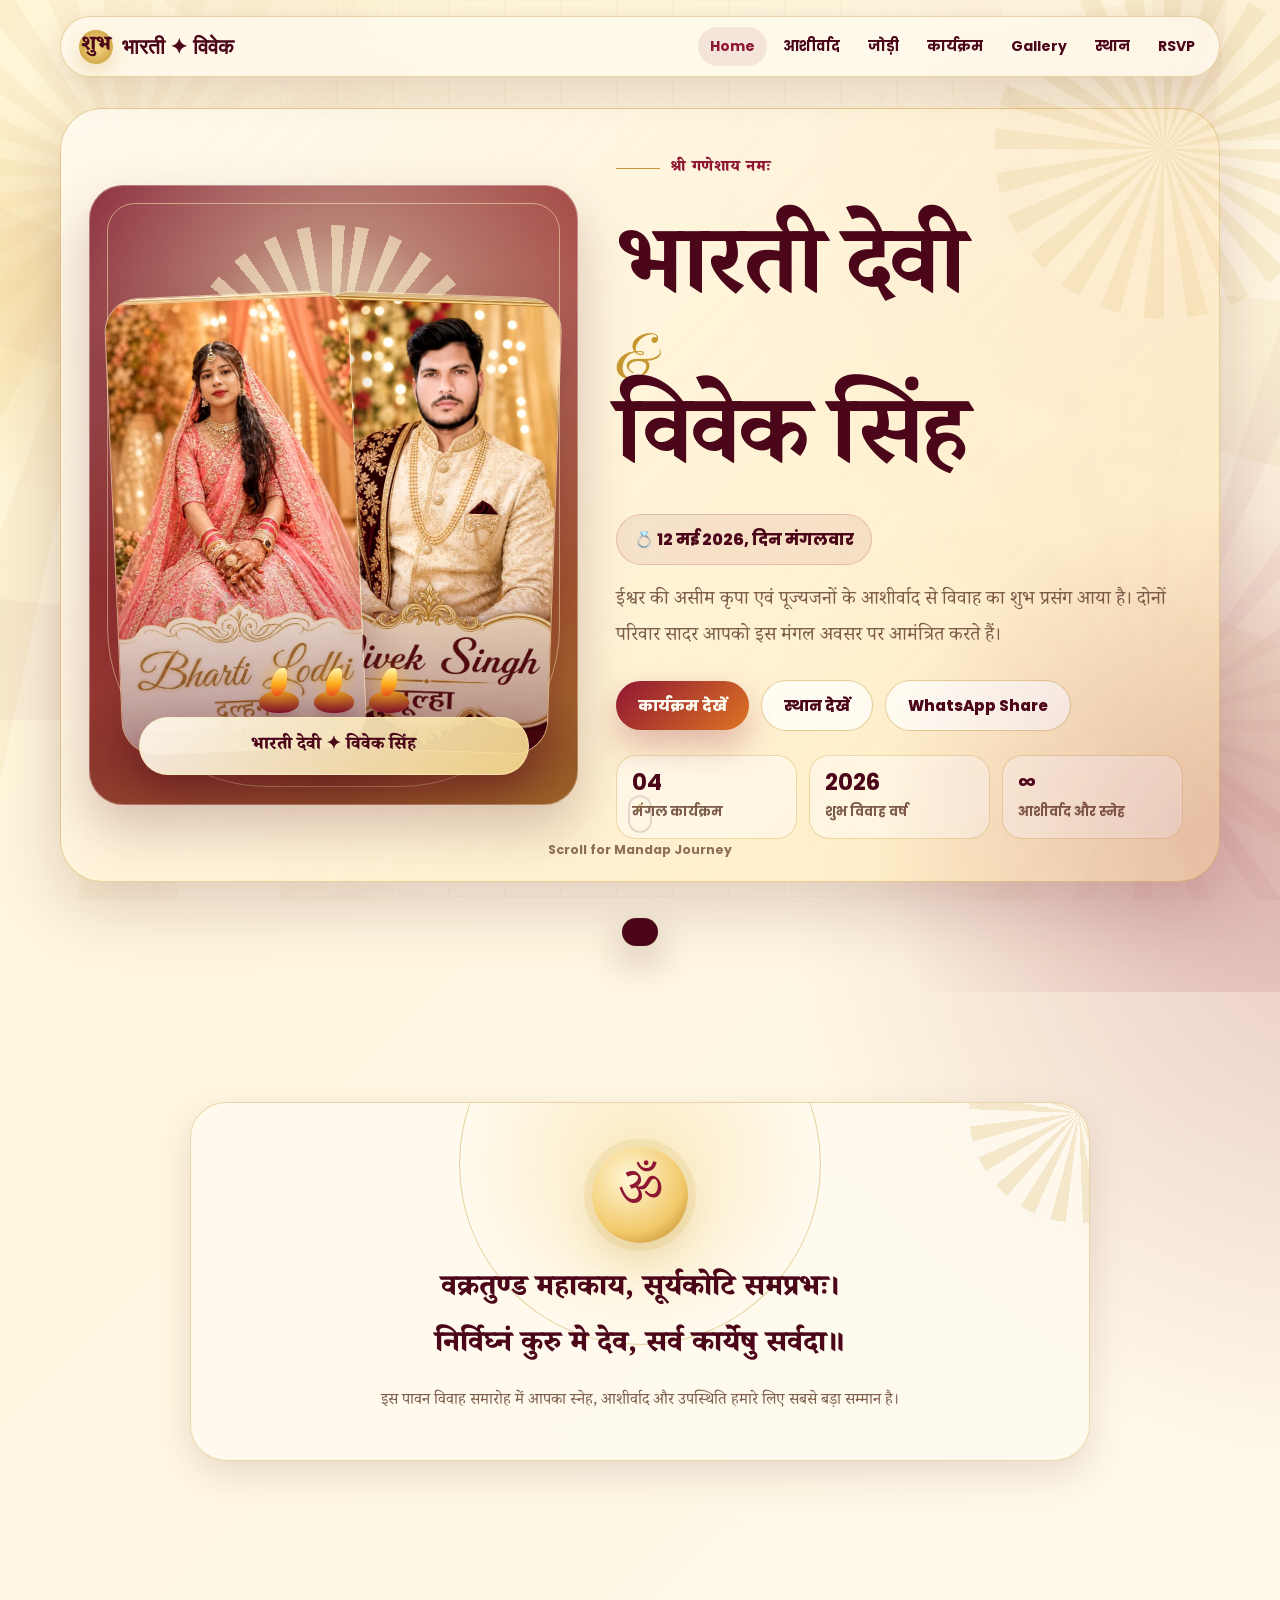
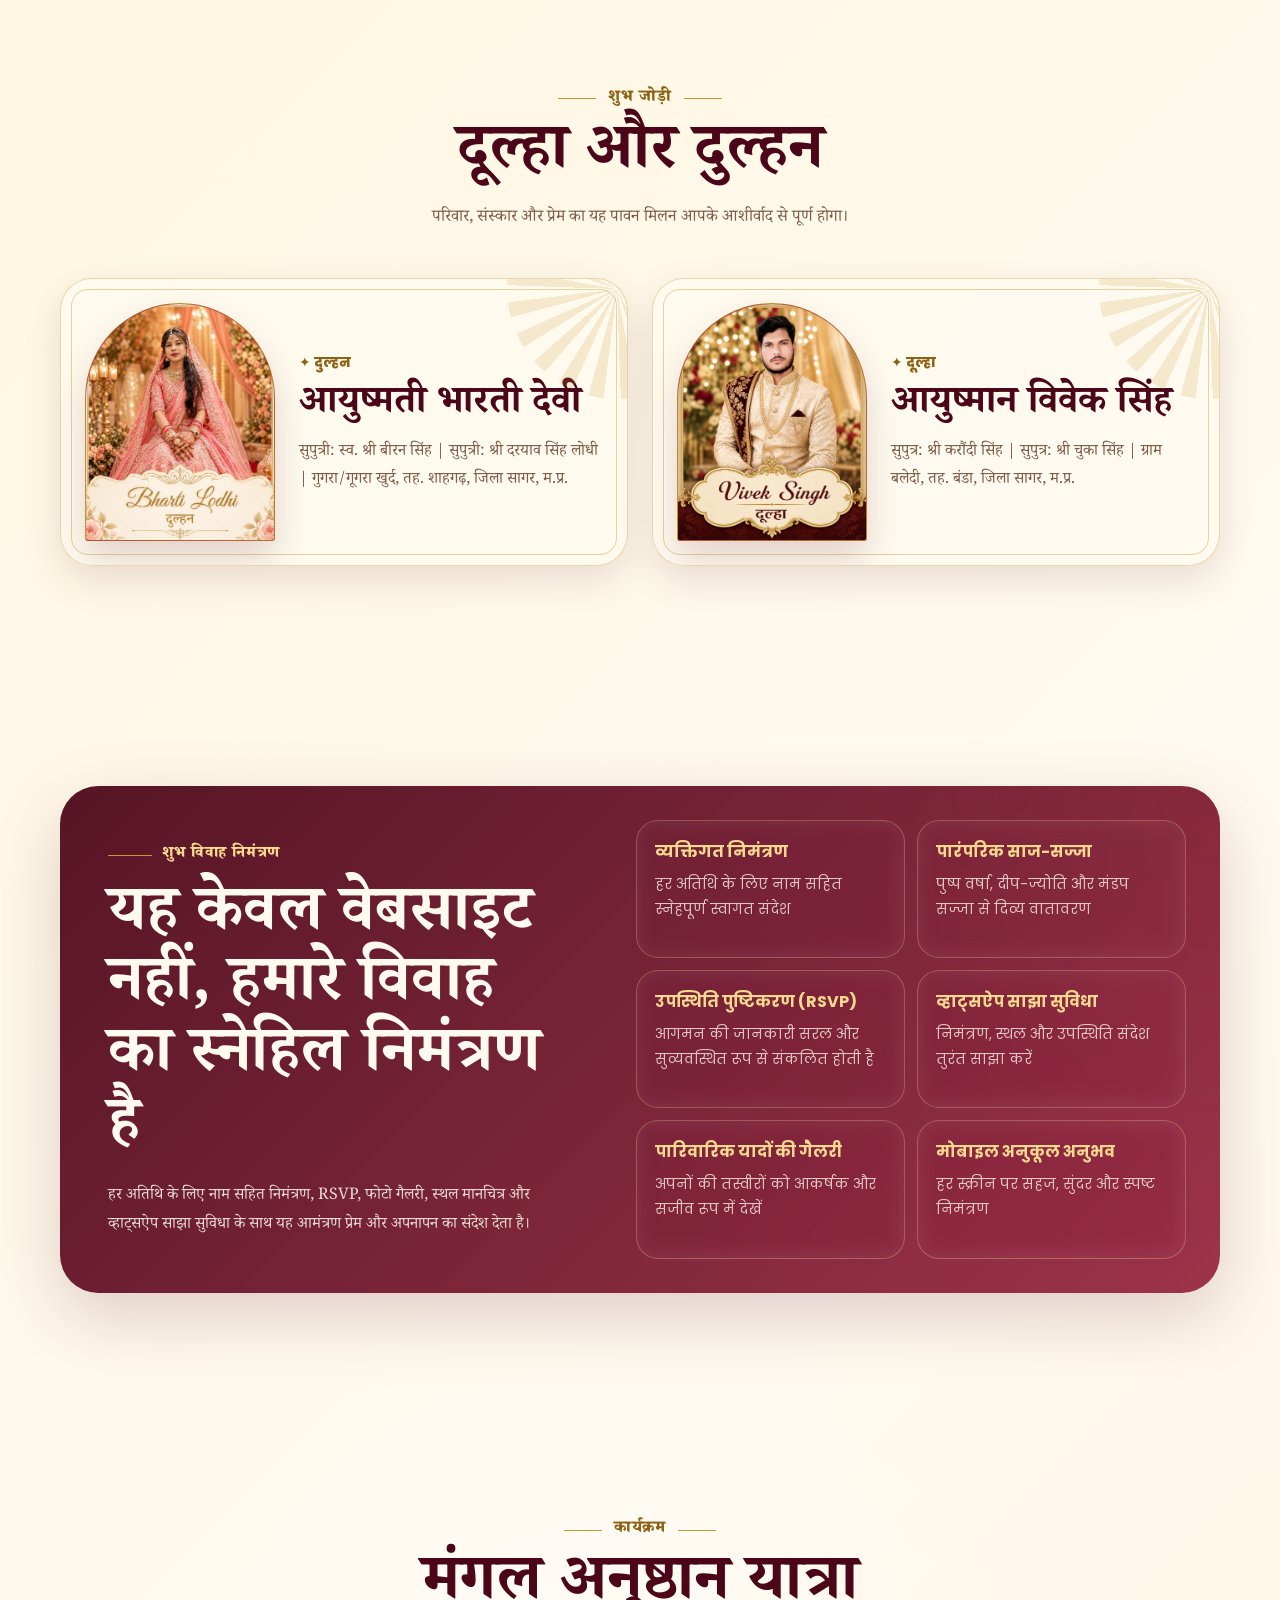
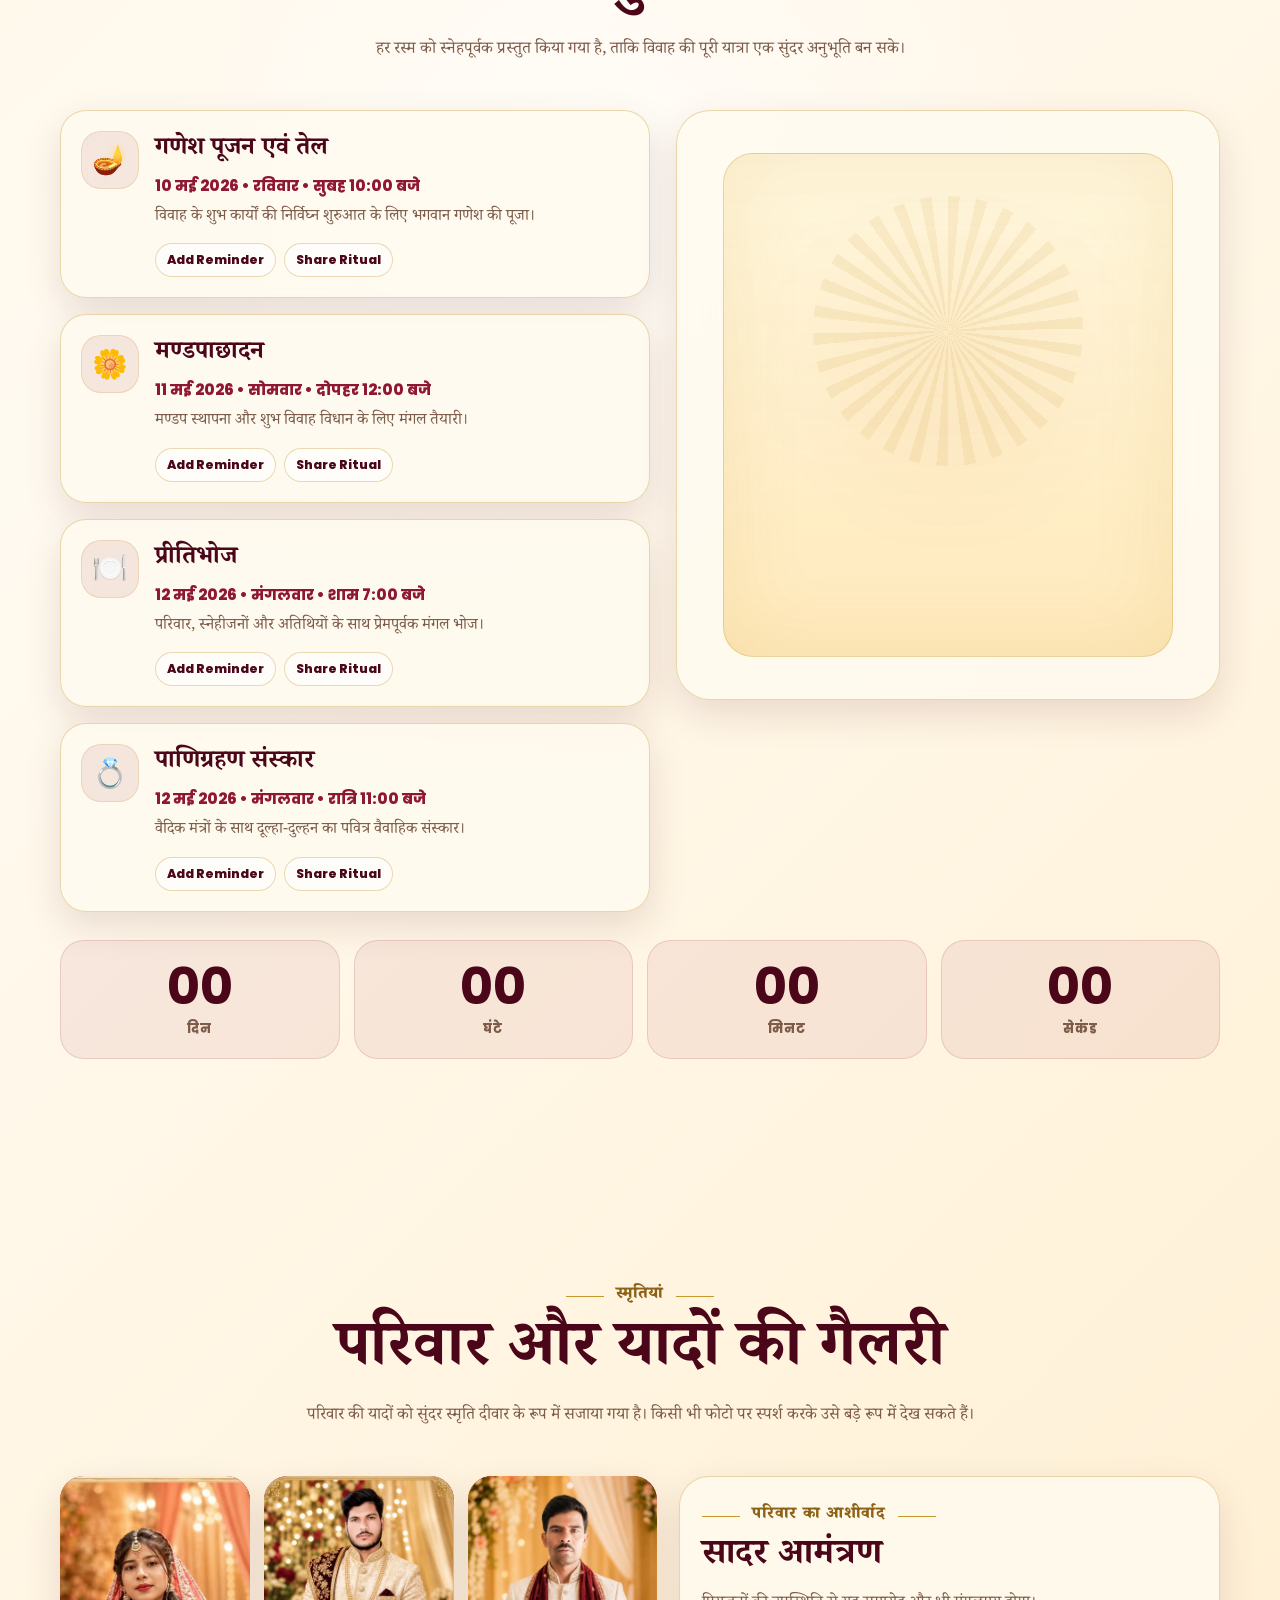
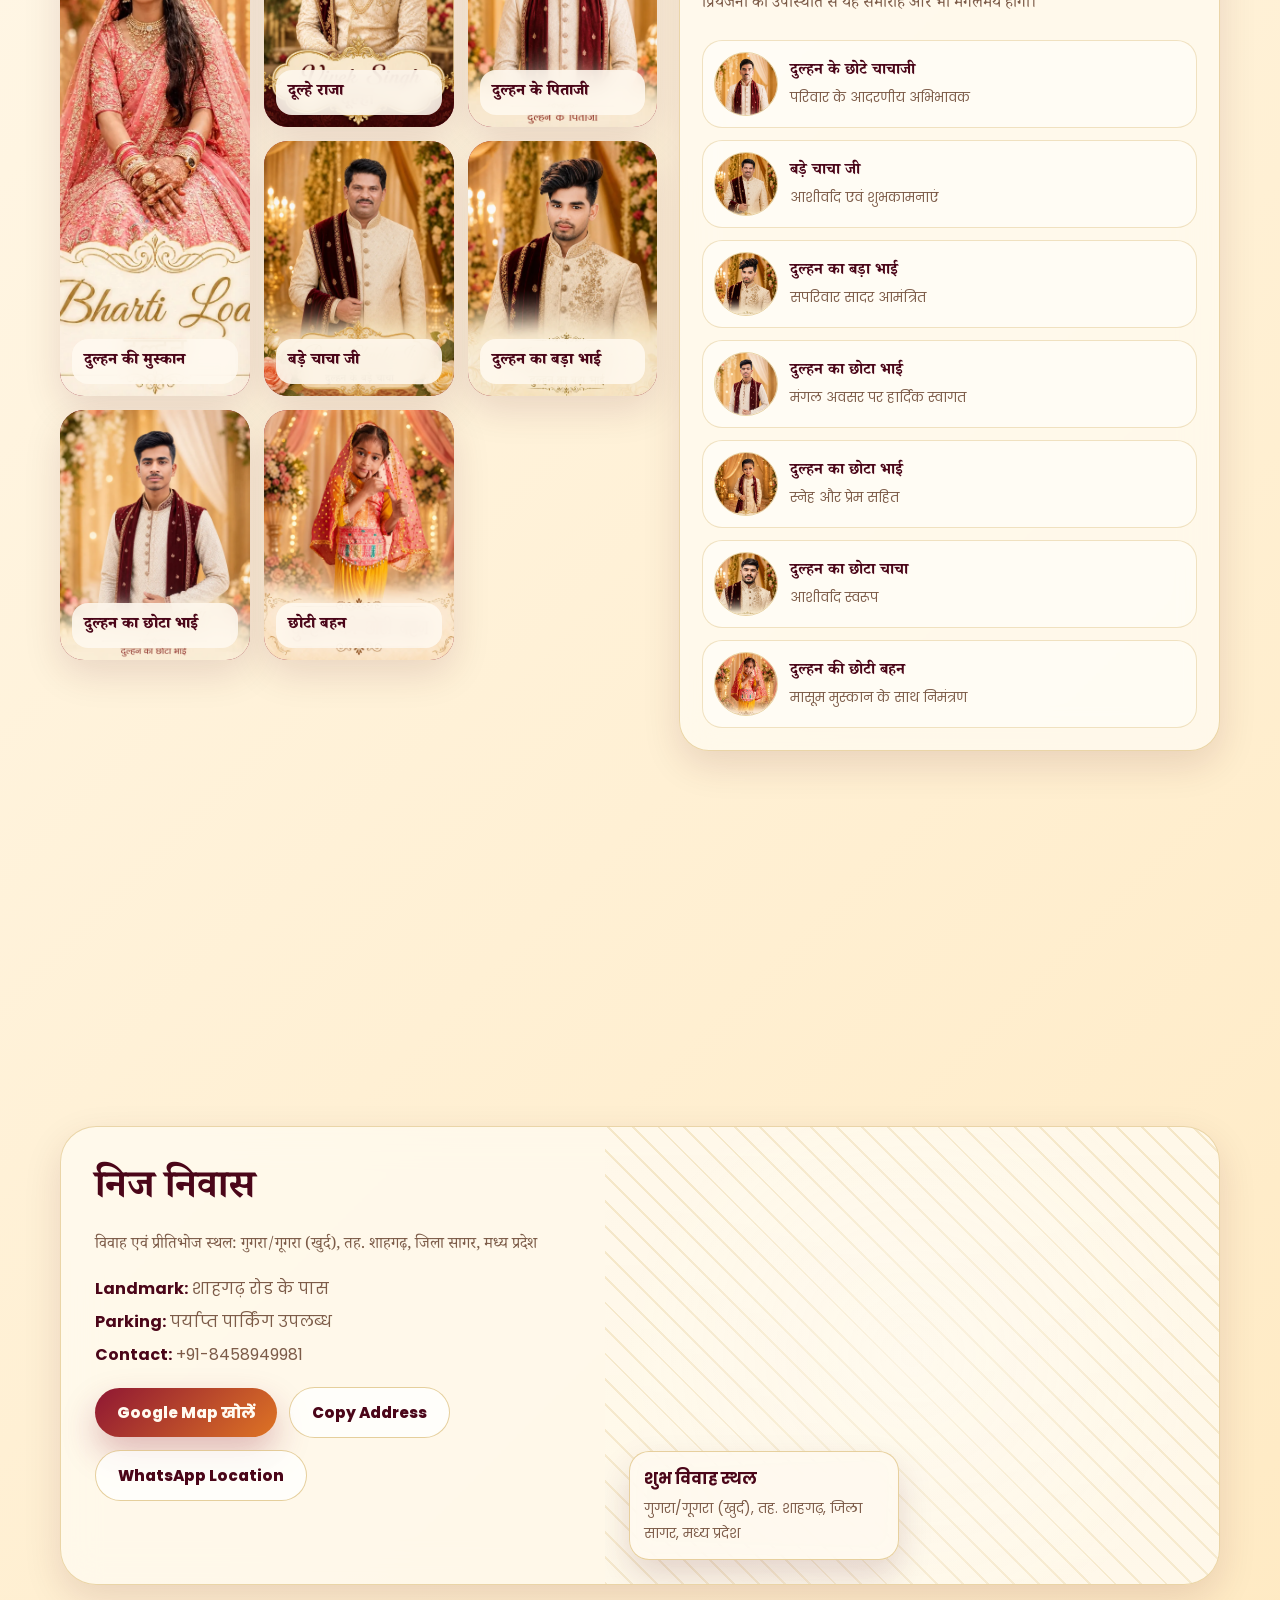
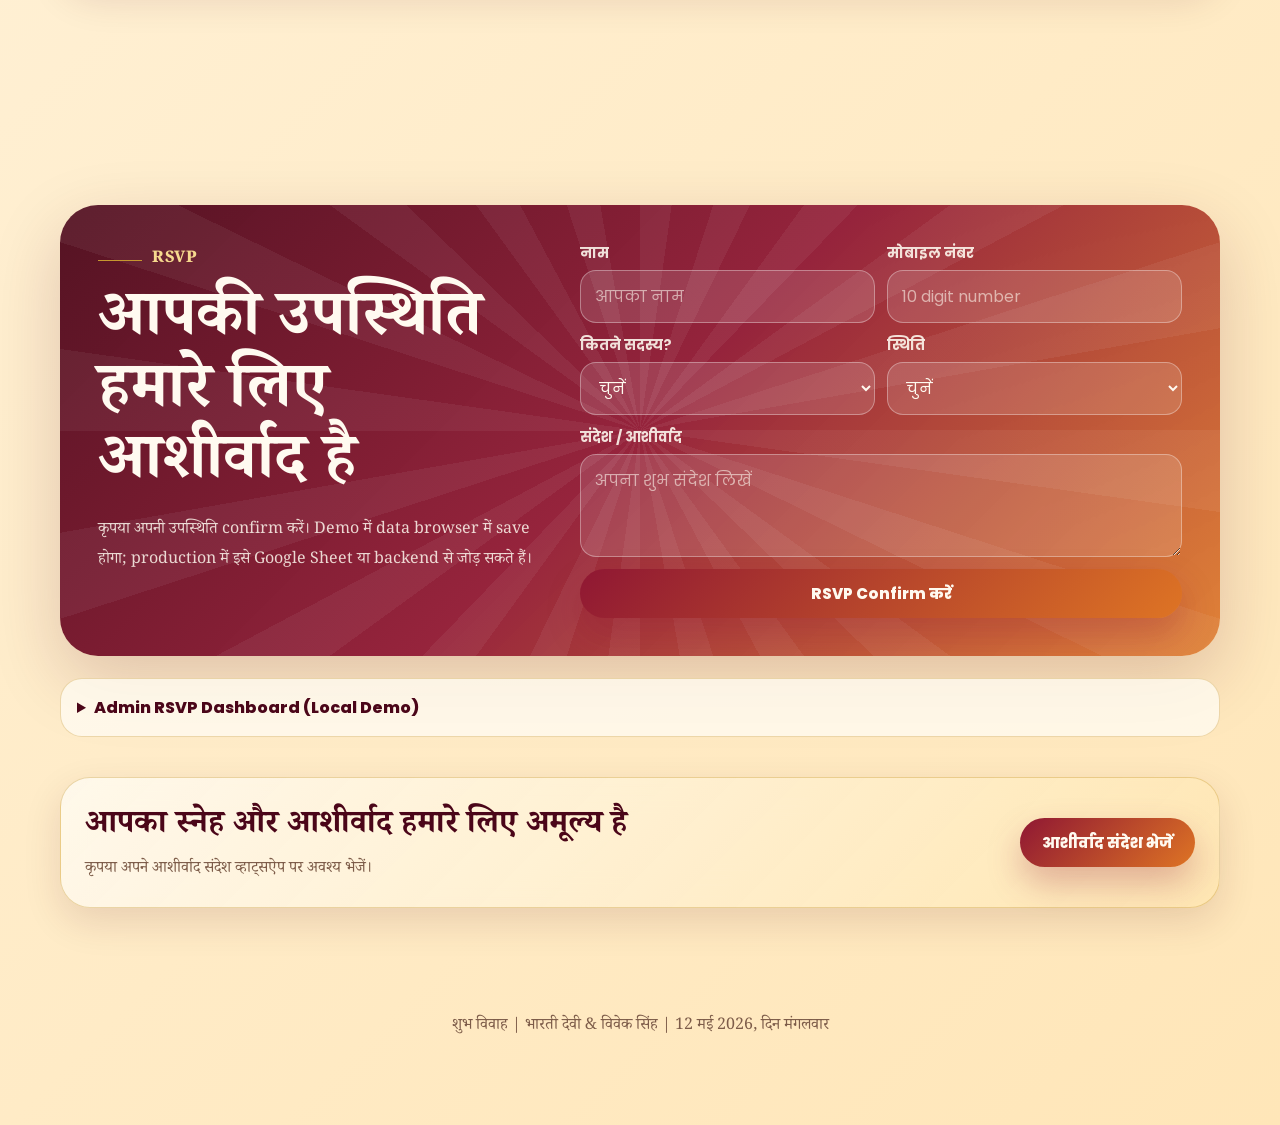
==== wedding.html @ 8943c38a "Update father name" ====
<!doctype html>
<html lang="hi">
  <head>
    <meta charset="UTF-8" />
    <meta name="viewport" content="width=device-width, initial-scale=1.0" />
    <meta
      name="description"
      content="भारती देवी और विवेक सिंह के शुभ विवाह का प्रीमियम डिजिटल निमंत्रण"
    />
    <meta name="theme-color" content="#5c0d22" />
    <title>भारती देवी & विवेक सिंह | Royal Wedding Invitation</title>
    <link rel="preconnect" href="https://fonts.googleapis.com" />
    <link rel="preconnect" href="https://fonts.gstatic.com" crossorigin />
    <link
      href="https://fonts.googleapis.com/css2?family=Cormorant+Garamond:wght@500;600;700&family=Great+Vibes&family=Noto+Serif+Devanagari:wght@400;500;600;700;800&family=Poppins:wght@300;400;500;600;700&display=swap"
      rel="stylesheet"
    />
    <!-- Google Analytics 4 -->
    <script
      async
      src="https://www.googletagmanager.com/gtag/js?id=G-B9P2CYPJGY"
    ></script>
    <script>
      window.dataLayer = window.dataLayer || [];
      function gtag() {
        dataLayer.push(arguments);
      }
      gtag("js", new Date());
      gtag("config", "G-B9P2CYPJGY");
    </script>
    <style>
      :root {
        --ivory: #fffaf0;
        --cream: #fff4d8;
        --sandal: #ffe5ae;
        --gold: #c6972f;
        --gold-soft: #f6d98e;
        --gold-dark: #8d6215;
        --maroon: #8f1733;
        --maroon-deep: #4b0619;
        --rose: #d64265;
        --orange: #de7424;
        --leaf: #31583a;
        --ink: #2b1719;
        --muted: #7d5c49;
        --line: rgba(198, 151, 47, 0.36);
        --glass: rgba(255, 250, 240, 0.82);
        --shadow: 0 24px 70px rgba(75, 6, 25, 0.18);
        --soft-shadow: 0 14px 38px rgba(75, 6, 25, 0.12);
        --radius-xl: 34px;
        --radius-lg: 26px;
        --section: 110px;
        --base-scale: 0;
        --pillar-scale: 0;
        --roof-scale: 0;
        --garland-scale: 0;
        --mandap-glow: 0.2;
        --rx: 0deg;
        --ry: 0deg;
      }

      * {
        box-sizing: border-box;
        margin: 0;
        padding: 0;
      }
      html {
        scroll-behavior: smooth;
      }
      body {
        min-height: 100vh;
        font-family:
          "Poppins",
          system-ui,
          -apple-system,
          BlinkMacSystemFont,
          "Segoe UI",
          sans-serif;
        color: var(--ink);
        background:
          radial-gradient(
            circle at 5% -10%,
            rgba(246, 217, 142, 0.8),
            transparent 32rem
          ),
          radial-gradient(
            circle at 105% 12%,
            rgba(143, 23, 51, 0.2),
            transparent 35rem
          ),
          radial-gradient(
            circle at 48% 45%,
            rgba(255, 255, 255, 0.58),
            transparent 28rem
          ),
          linear-gradient(135deg, #fff5d7 0%, #fffaf0 42%, #ffe6b8 100%);
        overflow-x: hidden;
      }
      body::before {
        content: "";
        position: fixed;
        inset: 0;
        z-index: -3;
        pointer-events: none;
        background-image:
          radial-gradient(
            circle at center,
            rgba(198, 151, 47, 0.12) 0 1px,
            transparent 1px
          ),
          linear-gradient(rgba(198, 151, 47, 0.055) 1px, transparent 1px),
          linear-gradient(90deg, rgba(198, 151, 47, 0.055) 1px, transparent 1px);
        background-size:
          28px 28px,
          56px 56px,
          56px 56px;
        mask-image: radial-gradient(
          circle at center,
          black 0 56%,
          transparent 88%
        );
      }
      body::after {
        content: "";
        position: fixed;
        inset: 0;
        z-index: -2;
        pointer-events: none;
        opacity: 0.5;
        background:
          repeating-conic-gradient(
            from 0deg at 10% 20%,
            rgba(198, 151, 47, 0.13) 0deg 8deg,
            transparent 8deg 16deg
          ),
          repeating-conic-gradient(
            from 18deg at 90% 80%,
            rgba(143, 23, 51, 0.08) 0deg 6deg,
            transparent 6deg 18deg
          );
        filter: blur(0.2px);
        mask-image: linear-gradient(
          90deg,
          black,
          transparent 36%,
          transparent 64%,
          black
        );
      }

      a {
        color: inherit;
      }
      img {
        max-width: 100%;
        display: block;
      }
      button,
      input,
      select,
      textarea {
        font: inherit;
      }
      ::selection {
        background: rgba(143, 23, 51, 0.18);
        color: var(--maroon-deep);
      }

      .skip-link {
        position: fixed;
        top: 12px;
        left: 12px;
        z-index: 2000;
        padding: 10px 14px;
        border-radius: 999px;
        background: var(--maroon-deep);
        color: var(--ivory);
        transform: translateY(-150%);
        transition: transform 0.2s ease;
      }
      .skip-link:focus {
        transform: translateY(0);
      }

      .opening-gate {
        position: fixed;
        inset: 0;
        display: grid;
        place-items: center;
        overflow: hidden;
        z-index: 1000;
        color: var(--ivory);
        background:
          radial-gradient(
            circle at 50% 35%,
            rgba(246, 217, 142, 0.28),
            transparent 20rem
          ),
          linear-gradient(145deg, #350610, #650d25 46%, #21070d);
        transition:
          opacity 900ms ease,
          visibility 900ms ease;
      }
      .opening-gate::before,
      .opening-gate::after {
        content: "";
        position: absolute;
        top: 0;
        bottom: 0;
        width: 52%;
        background:
          linear-gradient(
            90deg,
            rgba(20, 0, 6, 0.18),
            transparent 26%,
            rgba(255, 255, 255, 0.05) 50%,
            transparent 72%,
            rgba(20, 0, 6, 0.22)
          ),
          repeating-linear-gradient(
            90deg,
            rgba(255, 231, 167, 0.08) 0 2px,
            transparent 2px 46px
          ),
          linear-gradient(160deg, #5b0920, #9f1b3a 50%, #5c081f);
        box-shadow: inset 0 0 90px rgba(0, 0, 0, 0.32);
        transition: transform 1300ms cubic-bezier(0.77, 0, 0.18, 1);
      }
      .opening-gate::before {
        left: 0;
        transform-origin: left center;
      }
      .opening-gate::after {
        right: 0;
        transform-origin: right center;
      }
      body.invitation-open .opening-gate {
        opacity: 0;
        visibility: hidden;
        pointer-events: none;
      }
      body.invitation-open .opening-gate::before {
        transform: translateX(-104%);
      }
      body.invitation-open .opening-gate::after {
        transform: translateX(104%);
      }
      .opening-card {
        position: relative;
        z-index: 2;
        width: min(540px, calc(100% - 34px));
        padding: 36px 28px;
        text-align: center;
        border-radius: 30px;
        border: 1px solid rgba(246, 217, 142, 0.42);
        background: rgba(48, 6, 18, 0.48);
        backdrop-filter: blur(14px);
        box-shadow:
          0 30px 80px rgba(0, 0, 0, 0.36),
          inset 0 0 0 1px rgba(255, 255, 255, 0.08);
        animation: gateFloat 4.6s ease-in-out infinite;
      }
      .opening-card::before {
        content: "";
        position: absolute;
        inset: -52px;
        border-radius: 50%;
        background: repeating-conic-gradient(
          rgba(246, 217, 142, 0.18) 0deg 7deg,
          transparent 7deg 16deg
        );
        z-index: -1;
        animation: spin 28s linear infinite;
        mask-image: radial-gradient(
          circle,
          transparent 0 38%,
          black 39% 56%,
          transparent 57%
        );
      }
      .opening-om {
        width: 96px;
        height: 96px;
        margin: 0 auto 18px;
        display: grid;
        place-items: center;
        border-radius: 50%;
        font-family: "Noto Serif Devanagari", serif;
        font-size: 3.4rem;
        color: var(--maroon-deep);
        background: radial-gradient(
          circle at 35% 25%,
          #fff7ce,
          #dba943 60%,
          #9a6b17
        );
        box-shadow:
          0 0 36px rgba(246, 217, 142, 0.58),
          inset 0 0 0 2px rgba(93, 7, 31, 0.22);
      }
      .opening-card p {
        color: rgba(255, 250, 240, 0.78);
        line-height: 1.8;
      }
      .opening-card h2 {
        font-family: "Noto Serif Devanagari", serif;
        font-size: clamp(2.1rem, 7vw, 4.2rem);
        line-height: 1.08;
        margin-bottom: 10px;
        text-shadow: 0 10px 28px rgba(0, 0, 0, 0.26);
      }

      .scroll-progress {
        position: fixed;
        top: 0;
        left: 0;
        height: 4px;
        width: 0%;
        z-index: 900;
        background: linear-gradient(
          90deg,
          var(--gold),
          var(--rose),
          var(--orange)
        );
        box-shadow: 0 0 16px rgba(198, 151, 47, 0.8);
      }
      #petalCanvas {
        position: fixed;
        inset: 0;
        width: 100%;
        height: 100%;
        pointer-events: none;
        z-index: 20;
      }
      .cursor-glow {
        position: fixed;
        width: 280px;
        height: 280px;
        border-radius: 50%;
        pointer-events: none;
        z-index: -1;
        transform: translate(-50%, -50%);
        background: radial-gradient(
          circle,
          rgba(246, 217, 142, 0.26),
          transparent 65%
        );
        opacity: 0;
        transition: opacity 0.25s ease;
      }

      .container {
        width: min(1160px, calc(100% - 34px));
        margin: 0 auto;
      }
      section {
        position: relative;
        padding: var(--section) 0;
      }
      .section-heading {
        text-align: center;
        margin-bottom: 44px;
      }
      .section-heading .small {
        display: inline-flex;
        align-items: center;
        gap: 12px;
        margin-bottom: 8px;
        color: var(--gold-dark);
        font-family: "Noto Serif Devanagari", serif;
        font-weight: 800;
        letter-spacing: 0.04em;
      }
      .section-heading .small::before,
      .section-heading .small::after {
        content: "";
        width: 38px;
        height: 1px;
        background: var(--gold);
      }
      .section-heading h2 {
        font-family: "Noto Serif Devanagari", serif;
        font-size: clamp(2.15rem, 5vw, 4.6rem);
        line-height: 1.1;
        color: var(--maroon-deep);
        margin-bottom: 12px;
      }
      .section-heading p {
        max-width: 760px;
        margin: 0 auto;
        font-family: "Noto Serif Devanagari", serif;
        font-size: 1.04rem;
        color: var(--muted);
        line-height: 1.8;
      }
      .card {
        border: 1px solid var(--line);
        border-radius: var(--radius-lg);
        background: var(--glass);
        box-shadow: var(--soft-shadow);
        backdrop-filter: blur(18px);
      }
      .gold-frame {
        position: relative;
        overflow: hidden;
      }
      .gold-frame::before {
        content: "";
        position: absolute;
        inset: 10px;
        border-radius: calc(var(--radius-lg) - 9px);
        border: 1px solid rgba(198, 151, 47, 0.42);
        pointer-events: none;
      }
      .gold-frame::after {
        content: "";
        position: absolute;
        width: 220px;
        height: 220px;
        right: -100px;
        top: -100px;
        border-radius: 50%;
        background: repeating-conic-gradient(
          rgba(198, 151, 47, 0.18) 0deg 8deg,
          transparent 8deg 17deg
        );
        pointer-events: none;
        animation: spin 36s linear infinite;
      }

      .btn {
        position: relative;
        display: inline-flex;
        align-items: center;
        justify-content: center;
        gap: 8px;
        min-height: 46px;
        padding: 13px 22px;
        border-radius: 999px;
        border: none;
        cursor: pointer;
        text-decoration: none;
        font-weight: 800;
        font-size: 0.95rem;
        transition:
          transform 0.22s ease,
          box-shadow 0.22s ease,
          background 0.22s ease;
        isolation: isolate;
        overflow: hidden;
      }
      .btn::after {
        content: "";
        position: absolute;
        inset: 0;
        transform: translateX(-110%) skewX(-16deg);
        background: linear-gradient(
          90deg,
          transparent,
          rgba(255, 255, 255, 0.35),
          transparent
        );
        transition: transform 0.75s ease;
        z-index: -1;
      }
      .btn:hover::after {
        transform: translateX(110%) skewX(-16deg);
      }
      .btn:hover {
        transform: translateY(-3px);
      }
      .btn-primary {
        color: #fffaf0;
        background: linear-gradient(135deg, var(--maroon), var(--orange));
        box-shadow: 0 16px 34px rgba(143, 23, 51, 0.28);
      }
      .btn-secondary {
        color: var(--maroon-deep);
        border: 1px solid rgba(198, 151, 47, 0.46);
        background: rgba(255, 255, 255, 0.72);
      }
      .btn-dark {
        color: var(--ivory);
        background: rgba(75, 6, 25, 0.88);
        border: 1px solid rgba(246, 217, 142, 0.36);
      }
      .action-row {
        display: flex;
        flex-wrap: wrap;
        gap: 12px;
        align-items: center;
      }

      .nav {
        position: fixed;
        top: 16px;
        left: 50%;
        transform: translateX(-50%);
        width: min(1160px, calc(100% - 28px));
        z-index: 800;
        display: flex;
        align-items: center;
        justify-content: space-between;
        gap: 12px;
        padding: 10px 12px 10px 18px;
        border: 1px solid rgba(198, 151, 47, 0.38);
        border-radius: 999px;
        background: rgba(255, 250, 240, 0.74);
        backdrop-filter: blur(18px);
        box-shadow: 0 12px 38px rgba(75, 6, 25, 0.14);
      }
      .brand {
        display: inline-flex;
        align-items: center;
        gap: 9px;
        font-family: "Cormorant Garamond", serif;
        font-weight: 800;
        font-size: 1.32rem;
        color: var(--maroon-deep);
        text-decoration: none;
        white-space: nowrap;
      }
      .brand-mark {
        width: 34px;
        height: 34px;
        display: grid;
        place-items: center;
        border-radius: 50%;
        background: radial-gradient(circle, var(--gold-soft), var(--gold));
        color: var(--maroon-deep);
        font-family: "Noto Serif Devanagari", serif;
        box-shadow: 0 8px 20px rgba(198, 151, 47, 0.28);
      }
      .nav-links {
        display: flex;
        align-items: center;
        gap: 4px;
      }
      .nav-links a {
        padding: 9px 12px;
        border-radius: 999px;
        color: var(--maroon-deep);
        text-decoration: none;
        font-size: 0.88rem;
        font-weight: 700;
        transition:
          background 0.2s ease,
          color 0.2s ease;
      }
      .nav-links a:hover,
      .nav-links a.active {
        background: rgba(143, 23, 51, 0.09);
        color: var(--maroon);
      }
      .menu-toggle {
        display: none;
        width: 44px;
        height: 44px;
        border-radius: 50%;
        border: 1px solid var(--line);
        background: rgba(255, 255, 255, 0.82);
        color: var(--maroon-deep);
        font-size: 1.15rem;
        cursor: pointer;
      }

      .hero {
        min-height: 100vh;
        display: grid;
        align-items: center;
        padding-top: 108px;
        overflow: hidden;
      }
      .hero::before {
        content: "";
        position: absolute;
        inset: 8% auto auto -180px;
        width: 420px;
        height: 420px;
        border-radius: 50%;
        background: radial-gradient(
          circle,
          rgba(246, 217, 142, 0.52),
          transparent 70%
        );
        animation: slowPulse 6s ease-in-out infinite alternate;
      }
      .hero::after {
        content: "";
        position: absolute;
        right: -240px;
        bottom: -160px;
        width: 640px;
        height: 640px;
        border-radius: 50%;
        background: radial-gradient(
          circle,
          rgba(143, 23, 51, 0.18),
          transparent 72%
        );
        animation: slowPulse 7s ease-in-out infinite alternate-reverse;
      }
      .hero-shell {
        position: relative;
        display: grid;
        grid-template-columns: minmax(350px, 0.92fr) minmax(0, 1.08fr);
        gap: 38px;
        align-items: center;
        padding: 28px;
        border-radius: 42px;
        border: 1px solid rgba(198, 151, 47, 0.42);
        background:
          linear-gradient(
            135deg,
            rgba(255, 250, 240, 0.9),
            rgba(255, 232, 181, 0.72)
          ),
          radial-gradient(
            circle at top right,
            rgba(143, 23, 51, 0.12),
            transparent 40%
          );
        box-shadow: var(--shadow);
        transform-style: preserve-3d;
        transform: perspective(1300px) rotateX(var(--rx)) rotateY(var(--ry));
        transition: transform 0.15s ease;
      }
      .hero-shell .corner-motif {
        position: absolute;
        width: 340px;
        height: 340px;
        right: -115px;
        top: -130px;
        opacity: 0.33;
        border-radius: 50%;
        background: repeating-conic-gradient(
          rgba(198, 151, 47, 0.32) 0deg 7deg,
          transparent 7deg 15deg
        );
        animation: spin 42s linear infinite;
        pointer-events: none;
      }
      .hero-visual {
        position: relative;
        min-height: 620px;
        border-radius: 34px;
        overflow: hidden;
        background:
          linear-gradient(180deg, rgba(52, 7, 18, 0.18), rgba(52, 7, 18, 0.34)),
          radial-gradient(
            circle at 50% 22%,
            rgba(255, 244, 204, 0.78),
            transparent 22rem
          ),
          linear-gradient(145deg, #8f1733, #c24d42 52%, #d89a34);
        box-shadow:
          inset 0 0 0 1px rgba(255, 255, 255, 0.32),
          0 24px 54px rgba(75, 6, 25, 0.22);
        transform: translateZ(30px);
      }
      .hero-visual::before {
        content: "";
        position: absolute;
        inset: 18px;
        border: 1px solid rgba(255, 239, 185, 0.52);
        border-radius: 28px 28px 160px 160px;
        pointer-events: none;
      }
      .hero-visual::after {
        content: "";
        position: absolute;
        inset: auto -20% -6% -20%;
        height: 170px;
        background: radial-gradient(
          ellipse at center,
          rgba(75, 6, 25, 0.38),
          transparent 70%
        );
      }
      .sun-halo {
        position: absolute;
        top: 40px;
        left: 50%;
        width: 310px;
        height: 310px;
        transform: translateX(-50%);
        border-radius: 50%;
        background:
          repeating-conic-gradient(
            from 8deg,
            rgba(255, 236, 167, 0.58) 0deg 5deg,
            transparent 5deg 13deg
          ),
          radial-gradient(
            circle,
            rgba(255, 240, 177, 0.74),
            rgba(255, 240, 177, 0.16) 52%,
            transparent 68%
          );
        animation: spin 55s linear infinite;
        mix-blend-mode: screen;
      }
      .portrait-stage {
        position: absolute;
        inset: 78px 24px 54px;
        display: grid;
        align-items: end;
        justify-content: center;
        grid-template-columns: 1fr 1fr;
        gap: 0;
        z-index: 2;
      }
      .hero-person {
        position: relative;
        align-self: end;
        border-radius: 34px;
        overflow: hidden;
        border: 1px solid rgba(255, 239, 185, 0.55);
        background: rgba(255, 250, 240, 0.12);
        box-shadow: 0 22px 42px rgba(75, 6, 25, 0.28);
        transform: translateY(0) rotate(var(--rot));
        animation: portraitFloat 4.8s ease-in-out infinite alternate;
      }
      .hero-person img {
        width: 100%;
        height: 455px;
        object-fit: cover;
        object-position: center top;
        filter: saturate(1.05) contrast(1.02);
      }
      .hero-person.bride {
        --rot: -2.5deg;
        margin-right: -24px;
        z-index: 3;
      }
      .hero-person.groom {
        --rot: 2deg;
        margin-left: -24px;
        z-index: 2;
        animation-delay: -0.8s;
      }
      .hero-person::after {
        content: "";
        position: absolute;
        inset: 0;
        background: linear-gradient(
          180deg,
          transparent 58%,
          rgba(75, 6, 25, 0.45)
        );
        pointer-events: none;
      }
      .name-ribbon {
        position: absolute;
        left: 50%;
        bottom: 30px;
        z-index: 5;
        transform: translateX(-50%);
        width: min(84%, 390px);
        padding: 14px 18px;
        text-align: center;
        border-radius: 999px;
        border: 1px solid rgba(255, 239, 185, 0.62);
        background: linear-gradient(
          135deg,
          rgba(255, 250, 240, 0.92),
          rgba(246, 217, 142, 0.92)
        );
        color: var(--maroon-deep);
        box-shadow: 0 16px 34px rgba(75, 6, 25, 0.24);
        font-family: "Noto Serif Devanagari", serif;
        font-weight: 800;
        font-size: 1.12rem;
      }
      .diya-row {
        position: absolute;
        left: 50%;
        bottom: 92px;
        z-index: 4;
        display: flex;
        gap: 15px;
        transform: translateX(-50%);
      }
      .diya {
        width: 40px;
        height: 22px;
        border-radius: 50% 50% 45% 45%;
        background: linear-gradient(180deg, #d88e20, #7e0f2b);
        box-shadow: 0 12px 18px rgba(75, 6, 25, 0.26);
        position: relative;
      }
      .diya::before {
        content: "";
        position: absolute;
        left: 50%;
        top: -23px;
        width: 16px;
        height: 28px;
        transform: translateX(-50%);
        border-radius: 80% 20% 70% 30%;
        background: linear-gradient(180deg, #fff7ae, #ffae1d 56%, #e6501e);
        filter: drop-shadow(0 0 10px rgba(255, 186, 36, 0.82));
        animation: flame 1.4s ease-in-out infinite alternate;
      }
      .hero-content {
        position: relative;
        z-index: 2;
        transform: translateZ(45px);
        padding: 14px 8px 14px 0;
      }
      .eyebrow {
        display: inline-flex;
        align-items: center;
        gap: 10px;
        color: var(--maroon);
        font-family: "Noto Serif Devanagari", serif;
        font-weight: 800;
        letter-spacing: 0.04em;
        margin-bottom: 14px;
      }
      .eyebrow::before {
        content: "";
        width: 44px;
        height: 1px;
        background: var(--gold);
      }
      .personal-greeting {
        min-height: 30px;
        margin-bottom: 5px;
        color: var(--gold-dark);
        font-family: "Noto Serif Devanagari", serif;
        font-weight: 700;
      }
      .hero h1 {
        font-family: "Noto Serif Devanagari", serif;
        color: var(--maroon-deep);
        font-size: clamp(3.1rem, 7.6vw, 7.2rem);
        line-height: 0.98;
        margin-bottom: 18px;
        letter-spacing: -0.035em;
      }
      .hero h1 .amp {
        display: block;
        font-family: "Great Vibes", cursive;
        font-weight: 400;
        font-size: 0.62em;
        color: var(--gold);
        margin: 8px 0;
        letter-spacing: 0;
      }
      .date-pill {
        display: inline-flex;
        align-items: center;
        gap: 10px;
        margin-bottom: 18px;
        padding: 12px 17px;
        border-radius: 999px;
        border: 1px solid rgba(143, 23, 51, 0.18);
        background: rgba(143, 23, 51, 0.08);
        color: var(--maroon-deep);
        font-weight: 800;
      }
      .hero-subtitle {
        max-width: 640px;
        margin-bottom: 24px;
        font-family: "Noto Serif Devanagari", serif;
        color: var(--muted);
        font-size: clamp(1.05rem, 1.5vw, 1.22rem);
        line-height: 1.9;
      }
      .hero-stats {
        display: grid;
        grid-template-columns: repeat(3, minmax(0, 1fr));
        gap: 12px;
        margin-top: 24px;
      }
      .stat-card {
        padding: 15px;
        border-radius: 20px;
        border: 1px solid rgba(198, 151, 47, 0.32);
        background: rgba(255, 255, 255, 0.42);
      }
      .stat-card strong {
        display: block;
        color: var(--maroon-deep);
        font-size: 1.42rem;
        line-height: 1;
        margin-bottom: 5px;
      }
      .stat-card span {
        color: var(--muted);
        font-size: 0.82rem;
        font-weight: 700;
      }
      .scroll-cue {
        position: absolute;
        left: 50%;
        bottom: 22px;
        transform: translateX(-50%);
        display: grid;
        justify-items: center;
        gap: 8px;
        color: var(--muted);
        font-size: 0.78rem;
        font-weight: 700;
        opacity: 0.88;
      }
      .scroll-cue i {
        width: 24px;
        height: 38px;
        border: 2px solid rgba(75, 6, 25, 0.28);
        border-radius: 999px;
        position: relative;
      }
      .scroll-cue i::before {
        content: "";
        position: absolute;
        left: 50%;
        top: 7px;
        width: 4px;
        height: 7px;
        border-radius: 999px;
        background: var(--gold);
        transform: translateX(-50%);
        animation: wheel 1.5s ease-in-out infinite;
      }

      .blessing-card {
        position: relative;
        max-width: 900px;
        margin: 0 auto;
        padding: 44px;
        text-align: center;
        border-radius: 36px;
        overflow: hidden;
      }
      .blessing-card::before {
        content: "";
        position: absolute;
        left: 50%;
        top: -120px;
        width: 360px;
        height: 360px;
        border-radius: 50%;
        transform: translateX(-50%);
        background: radial-gradient(
          circle,
          rgba(246, 217, 142, 0.46),
          transparent 70%
        );
        pointer-events: none;
      }
      .om-symbol {
        position: relative;
        width: 96px;
        height: 96px;
        margin: 0 auto 20px;
        display: grid;
        place-items: center;
        border-radius: 50%;
        font-family: "Noto Serif Devanagari", serif;
        font-size: 3.2rem;
        color: var(--maroon);
        background: radial-gradient(
          circle at 38% 32%,
          #fff7d5,
          #f2c96b 62%,
          #b17a1c
        );
        box-shadow:
          0 0 0 8px rgba(198, 151, 47, 0.12),
          0 20px 42px rgba(198, 151, 47, 0.24);
      }
      .mantra {
        position: relative;
        font-family: "Noto Serif Devanagari", serif;
        font-size: clamp(1.28rem, 2.4vw, 1.86rem);
        line-height: 1.85;
        color: var(--maroon-deep);
        font-weight: 800;
      }
      .muted-text {
        font-family: "Noto Serif Devanagari", serif;
        color: var(--muted);
        line-height: 1.8;
        margin-top: 14px;
      }

      .couple-grid {
        display: grid;
        grid-template-columns: repeat(2, minmax(0, 1fr));
        gap: 24px;
      }
      .person-card {
        position: relative;
        display: grid;
        grid-template-columns: 190px 1fr;
        gap: 24px;
        align-items: center;
        padding: 24px;
        border-radius: 32px;
        overflow: hidden;
      }
      .person-card:hover .person-photo img {
        transform: scale(1.04);
      }
      .person-photo {
        position: relative;
        aspect-ratio: 4 / 5;
        border-radius: 999px 999px 28px 28px;
        overflow: hidden;
        border: 1px solid rgba(198, 151, 47, 0.48);
        box-shadow: 0 18px 36px rgba(75, 6, 25, 0.16);
        background: linear-gradient(140deg, var(--maroon), var(--gold));
      }
      .person-photo img {
        width: 100%;
        height: 100%;
        object-fit: cover;
        object-position: center top;
        transition: transform 0.7s ease;
      }
      .person-copy h3 {
        font-family: "Noto Serif Devanagari", serif;
        font-size: clamp(1.7rem, 3vw, 2.45rem);
        color: var(--maroon-deep);
        line-height: 1.2;
        margin-bottom: 10px;
      }
      .person-copy p {
        font-family: "Noto Serif Devanagari", serif;
        color: var(--muted);
        line-height: 1.76;
      }
      .person-badge {
        display: inline-flex;
        align-items: center;
        gap: 7px;
        margin-bottom: 10px;
        color: var(--gold-dark);
        font-weight: 800;
        font-size: 0.86rem;
      }

      .story-card {
        display: grid;
        grid-template-columns: 0.95fr 1.05fr;
        gap: 26px;
        align-items: stretch;
        padding: 24px;
        border-radius: 38px;
        overflow: hidden;
        background:
          linear-gradient(
            135deg,
            rgba(75, 6, 25, 0.94),
            rgba(143, 23, 51, 0.88)
          ),
          radial-gradient(
            circle at top right,
            rgba(246, 217, 142, 0.35),
            transparent 24rem
          );
        color: var(--ivory);
        box-shadow: var(--shadow);
      }
      .story-copy {
        padding: 28px 24px;
        align-self: center;
      }
      .story-copy h2 {
        font-family: "Noto Serif Devanagari", serif;
        font-size: clamp(2.1rem, 5vw, 4.4rem);
        line-height: 1.1;
        margin-bottom: 16px;
      }
      .story-copy p {
        font-family: "Noto Serif Devanagari", serif;
        line-height: 1.85;
        color: rgba(255, 250, 240, 0.84);
      }
      .feature-list {
        display: grid;
        grid-template-columns: repeat(2, minmax(0, 1fr));
        gap: 12px;
        padding: 10px;
      }
      .feature-card {
        padding: 18px;
        border-radius: 22px;
        border: 1px solid rgba(246, 217, 142, 0.26);
        background: rgba(255, 255, 255, 0.08);
        backdrop-filter: blur(10px);
      }
      .feature-card strong {
        display: block;
        margin-bottom: 7px;
        color: var(--gold-soft);
      }
      .feature-card span {
        color: rgba(255, 250, 240, 0.76);
        font-size: 0.88rem;
        line-height: 1.55;
      }

      .ritual-layout {
        display: grid;
        grid-template-columns: minmax(0, 1.04fr) minmax(320px, 0.96fr);
        gap: 26px;
        align-items: start;
      }
      .ritual-list {
        display: grid;
        gap: 16px;
      }
      .ritual-card {
        position: relative;
        display: grid;
        grid-template-columns: auto 1fr;
        gap: 16px;
        padding: 20px;
        border-radius: 26px;
        overflow: hidden;
        transition:
          transform 0.25s ease,
          box-shadow 0.25s ease;
      }
      .ritual-card:hover {
        transform: translateY(-6px);
        box-shadow: 0 22px 48px rgba(75, 6, 25, 0.14);
      }
      .ritual-icon {
        width: 58px;
        height: 58px;
        display: grid;
        place-items: center;
        border-radius: 20px;
        background: rgba(143, 23, 51, 0.09);
        font-size: 1.8rem;
        box-shadow: inset 0 0 0 1px rgba(198, 151, 47, 0.22);
      }
      .ritual-card h3 {
        font-family: "Noto Serif Devanagari", serif;
        color: var(--maroon-deep);
        font-size: 1.55rem;
        margin-bottom: 4px;
      }
      .ritual-meta {
        color: var(--maroon);
        font-weight: 800;
        font-size: 0.94rem;
        margin-bottom: 7px;
      }
      .ritual-card p {
        font-family: "Noto Serif Devanagari", serif;
        color: var(--muted);
        line-height: 1.72;
      }
      .mini-actions {
        margin-top: 12px;
        display: flex;
        gap: 8px;
        flex-wrap: wrap;
      }
      .mini-btn {
        display: inline-flex;
        align-items: center;
        min-height: 34px;
        padding: 7px 11px;
        border-radius: 999px;
        border: 1px solid rgba(198, 151, 47, 0.36);
        background: rgba(255, 255, 255, 0.62);
        color: var(--maroon-deep);
        text-decoration: none;
        font-weight: 800;
        font-size: 0.78rem;
      }
      .mandap-panel {
        position: sticky;
        top: 102px;
        padding: 22px;
        border-radius: 34px;
        overflow: hidden;
        min-height: 590px;
        display: grid;
        place-items: center;
      }
      .mandap-scene {
        position: relative;
        width: min(100%, 450px);
        aspect-ratio: 1 / 1.12;
        border-radius: 30px;
        overflow: hidden;
        border: 1px solid rgba(198, 151, 47, 0.36);
        background:
          linear-gradient(
            180deg,
            rgba(255, 246, 219, 0.94),
            rgba(255, 225, 164, 0.68)
          ),
          radial-gradient(
            circle at 50% 40%,
            rgba(143, 23, 51, 0.14),
            transparent 54%
          );
        box-shadow: inset 0 0 80px rgba(198, 151, 47, 0.14);
      }
      .mandap-scene::before {
        content: "";
        position: absolute;
        left: 50%;
        top: 42%;
        width: 280px;
        height: 280px;
        border-radius: 50%;
        transform: translate(-50%, -50%);
        opacity: var(--mandap-glow);
        background: radial-gradient(
          circle,
          rgba(246, 217, 142, 0.8),
          transparent 70%
        );
        transition: opacity 0.2s ease;
      }
      .mandap-sun {
        position: absolute;
        left: 50%;
        top: 42px;
        width: 270px;
        height: 270px;
        border-radius: 50%;
        transform: translateX(-50%);
        opacity: 0.22;
        background: repeating-conic-gradient(
          rgba(198, 151, 47, 0.5) 0deg 5deg,
          transparent 5deg 12deg
        );
        animation: spin 48s linear infinite;
      }
      .mandap-base {
        position: absolute;
        left: 12%;
        right: 12%;
        bottom: 68px;
        height: 26px;
        border-radius: 999px;
        background: linear-gradient(180deg, #a62a45, #5b0a20);
        transform: scaleX(var(--base-scale));
        transform-origin: center;
        box-shadow: 0 14px 24px rgba(75, 6, 25, 0.22);
      }
      .mandap-pillar {
        position: absolute;
        bottom: 94px;
        width: 18px;
        height: 210px;
        border-radius: 999px;
        background: linear-gradient(90deg, #9f6a17, #f3cf7a 42%, #9f6a17);
        transform: scaleY(var(--pillar-scale));
        transform-origin: bottom;
        box-shadow: 0 0 22px rgba(198, 151, 47, 0.2);
      }
      .mandap-pillar::before,
      .mandap-pillar::after {
        content: "";
        position: absolute;
        left: 50%;
        transform: translateX(-50%);
        width: 38px;
        height: 14px;
        border-radius: 999px;
        background: linear-gradient(180deg, #f6d98e, #9f6a17);
      }
      .mandap-pillar::before {
        top: -7px;
      }
      .mandap-pillar::after {
        bottom: -7px;
      }
      .mp1 {
        left: 19%;
      }
      .mp2 {
        left: 36%;
      }
      .mp3 {
        right: 36%;
      }
      .mp4 {
        right: 19%;
      }
      .mandap-roof {
        position: absolute;
        left: 16%;
        right: 16%;
        bottom: 303px;
        height: 32px;
        border-radius: 22px 22px 9px 9px;
        background: linear-gradient(180deg, #f7db91, #c18729 56%, #8f1733);
        transform: scaleX(var(--roof-scale));
        transform-origin: center;
        box-shadow: 0 18px 30px rgba(75, 6, 25, 0.18);
      }
      .mandap-roof::before {
        content: "";
        position: absolute;
        left: 50%;
        top: -58px;
        width: 78%;
        height: 64px;
        transform: translateX(-50%);
        clip-path: polygon(50% 0, 100% 100%, 0 100%);
        background: linear-gradient(180deg, #f8dfa0, #b87322 78%);
      }
      .garland {
        position: absolute;
        left: 22%;
        right: 22%;
        bottom: 270px;
        height: 18px;
        border-radius: 999px;
        transform: scaleX(var(--garland-scale));
        opacity: var(--garland-scale);
        background: repeating-radial-gradient(
          circle at 10px 50%,
          #e44368 0 5px,
          #f2c75c 5px 9px,
          transparent 9px 18px
        );
        filter: drop-shadow(0 8px 8px rgba(75, 6, 25, 0.14));
      }
      .mandap-couple {
        position: absolute;
        left: 50%;
        bottom: 96px;
        display: flex;
        gap: 14px;
        transform: translateX(-50%);
        opacity: calc(var(--garland-scale));
        transition: opacity 0.2s ease;
      }
      .mini-person {
        width: 48px;
        height: 78px;
        border-radius: 999px 999px 12px 12px;
        background: linear-gradient(180deg, #f5d291, var(--maroon));
        box-shadow: 0 10px 18px rgba(75, 6, 25, 0.16);
        position: relative;
      }
      .mini-person::before {
        content: "";
        position: absolute;
        left: 50%;
        top: 10px;
        width: 20px;
        height: 20px;
        transform: translateX(-50%);
        border-radius: 50%;
        background: #f0c6a7;
      }
      .mandap-flames {
        position: absolute;
        left: 50%;
        bottom: 78px;
        transform: translateX(-50%);
        display: flex;
        gap: 96px;
        opacity: var(--garland-scale);
      }

      .countdown-wrap {
        display: grid;
        grid-template-columns: repeat(4, minmax(0, 1fr));
        gap: 14px;
        margin-top: 28px;
      }
      .count-box {
        padding: 20px 14px;
        text-align: center;
        border-radius: 24px;
        border: 1px solid rgba(143, 23, 51, 0.14);
        background: rgba(143, 23, 51, 0.07);
      }
      .count-box strong {
        display: block;
        color: var(--maroon-deep);
        font-size: clamp(2rem, 4vw, 3.4rem);
        line-height: 1;
      }
      .count-box span {
        display: block;
        margin-top: 8px;
        color: var(--muted);
        text-transform: uppercase;
        letter-spacing: 0.08em;
        font-size: 0.8rem;
        font-weight: 800;
      }

      .gallery-layout {
        display: grid;
        grid-template-columns: 1.05fr 0.95fr;
        gap: 22px;
        align-items: start;
      }
      .gallery-grid {
        display: grid;
        grid-template-columns: repeat(3, minmax(0, 1fr));
        gap: 14px;
      }
      .gallery-item {
        position: relative;
        border: none;
        border-radius: 24px;
        overflow: hidden;
        min-height: 250px;
        cursor: zoom-in;
        background: var(--maroon);
        box-shadow: var(--soft-shadow);
      }
      .gallery-item:nth-child(1) {
        grid-row: span 2;
        min-height: 520px;
      }
      .gallery-item img {
        width: 100%;
        height: 100%;
        object-fit: cover;
        object-position: center top;
        transition: transform 0.9s ease;
      }
      .gallery-item:hover img {
        transform: scale(1.08);
      }
      .gallery-caption {
        position: absolute;
        left: 12px;
        right: 12px;
        bottom: 12px;
        padding: 10px 12px;
        border-radius: 16px;
        background: rgba(255, 250, 240, 0.86);
        backdrop-filter: blur(10px);
        color: var(--maroon-deep);
        font-family: "Noto Serif Devanagari", serif;
        font-weight: 800;
      }
      .family-panel {
        position: sticky;
        top: 102px;
        padding: 22px;
        border-radius: 30px;
      }
      .family-list {
        display: grid;
        gap: 12px;
      }
      .family-mini {
        display: grid;
        grid-template-columns: 64px 1fr;
        gap: 12px;
        align-items: center;
        padding: 11px;
        border-radius: 20px;
        border: 1px solid rgba(198, 151, 47, 0.26);
        background: rgba(255, 255, 255, 0.44);
      }
      .family-mini img {
        width: 64px;
        height: 64px;
        border-radius: 50%;
        object-fit: cover;
        object-position: center top;
        border: 1px solid rgba(198, 151, 47, 0.42);
      }
      .family-mini strong {
        display: block;
        color: var(--maroon-deep);
        font-family: "Noto Serif Devanagari", serif;
      }
      .family-mini span {
        color: var(--muted);
        font-size: 0.84rem;
      }

      .venue-card {
        display: grid;
        grid-template-columns: 0.94fr 1.06fr;
        overflow: hidden;
        border-radius: 36px;
      }
      .venue-info {
        padding: 34px;
      }
      .venue-info h3 {
        font-family: "Noto Serif Devanagari", serif;
        color: var(--maroon-deep);
        font-size: 2.45rem;
        margin-bottom: 10px;
      }
      .venue-info p {
        font-family: "Noto Serif Devanagari", serif;
        color: var(--muted);
        line-height: 1.8;
        margin-bottom: 16px;
      }
      .venue-meta {
        list-style: none;
        display: grid;
        gap: 8px;
        margin-bottom: 20px;
        color: var(--muted);
      }
      .venue-meta strong {
        color: var(--maroon-deep);
      }
      .map-wrap {
        min-height: 450px;
        position: relative;
        overflow: hidden;
        background:
          radial-gradient(
            circle at center,
            rgba(255, 250, 240, 0.6),
            transparent 18rem
          ),
          repeating-linear-gradient(
            45deg,
            rgba(198, 151, 47, 0.18) 0 2px,
            transparent 2px 18px
          );
      }
      .map-wrap iframe {
        width: 100%;
        height: 100%;
        min-height: 450px;
        border: 0;
        filter: sepia(0.16) saturate(0.88);
      }
      .route-glow {
        position: absolute;
        inset: 0;
        pointer-events: none;
        background: linear-gradient(
          180deg,
          transparent,
          rgba(255, 250, 240, 0.18)
        );
      }
      .pin-card {
        position: absolute;
        left: 24px;
        bottom: 24px;
        width: min(270px, calc(100% - 48px));
        padding: 14px;
        border-radius: 20px;
        background: rgba(255, 250, 240, 0.88);
        border: 1px solid rgba(198, 151, 47, 0.42);
        box-shadow: 0 16px 34px rgba(75, 6, 25, 0.15);
        backdrop-filter: blur(12px);
      }
      .pin-card strong {
        display: block;
        color: var(--maroon-deep);
        margin-bottom: 4px;
      }
      .pin-card span {
        color: var(--muted);
        font-size: 0.86rem;
      }

      .rsvp-section {
        padding-bottom: 70px;
      }
      .rsvp-card {
        position: relative;
        overflow: hidden;
        padding: 38px;
        border-radius: 38px;
        color: var(--ivory);
        background:
          linear-gradient(
            135deg,
            rgba(75, 6, 25, 0.95),
            rgba(143, 23, 51, 0.94),
            rgba(221, 116, 36, 0.88)
          ),
          radial-gradient(
            circle at top right,
            rgba(246, 217, 142, 0.22),
            transparent 22rem
          );
        box-shadow: var(--shadow);
      }
      .rsvp-card::before {
        content: "";
        position: absolute;
        inset: -160px;
        background: repeating-conic-gradient(
          rgba(255, 255, 255, 0.055) 0deg 8deg,
          transparent 8deg 18deg
        );
        animation: spin 55s linear infinite;
        pointer-events: none;
      }
      .rsvp-inner {
        position: relative;
        z-index: 2;
        display: grid;
        grid-template-columns: 0.86fr 1.14fr;
        gap: 28px;
        align-items: start;
      }
      .rsvp-copy h2 {
        font-family: "Noto Serif Devanagari", serif;
        font-size: clamp(2.1rem, 5vw, 4.2rem);
        line-height: 1.12;
        margin-bottom: 12px;
      }
      .rsvp-copy p {
        font-family: "Noto Serif Devanagari", serif;
        line-height: 1.85;
        color: rgba(255, 250, 240, 0.84);
      }
      .rsvp-form {
        display: grid;
        grid-template-columns: repeat(2, minmax(0, 1fr));
        gap: 12px;
      }
      .field {
        display: grid;
        gap: 6px;
      }
      .field.full,
      .rsvp-form .full {
        grid-column: 1 / -1;
      }
      .rsvp-form label {
        color: rgba(255, 250, 240, 0.88);
        font-weight: 700;
        font-size: 0.88rem;
      }
      .rsvp-form input,
      .rsvp-form select,
      .rsvp-form textarea {
        width: 100%;
        border: 1px solid rgba(255, 255, 255, 0.34);
        border-radius: 16px;
        padding: 13px 14px;
        outline: none;
        color: var(--ivory);
        background: rgba(255, 255, 255, 0.13);
        transition:
          border 0.2s ease,
          background 0.2s ease,
          box-shadow 0.2s ease;
      }
      .rsvp-form input::placeholder,
      .rsvp-form textarea::placeholder {
        color: rgba(255, 250, 240, 0.58);
      }
      .rsvp-form select option {
        color: var(--ink);
      }
      .rsvp-form input:focus,
      .rsvp-form select:focus,
      .rsvp-form textarea:focus {
        border-color: rgba(246, 217, 142, 0.72);
        background: rgba(255, 255, 255, 0.18);
        box-shadow: 0 0 0 4px rgba(246, 217, 142, 0.12);
      }
      .dashboard {
        margin-top: 22px;
        color: var(--ink);
      }
      .dashboard details {
        padding: 16px;
        border-radius: 22px;
        border: 1px solid rgba(198, 151, 47, 0.34);
        background: rgba(255, 250, 240, 0.8);
      }
      .dashboard summary {
        cursor: pointer;
        font-weight: 800;
        color: var(--maroon-deep);
      }
      .dashboard table {
        width: 100%;
        margin-top: 12px;
        border-collapse: collapse;
        font-size: 0.86rem;
        overflow: hidden;
        border-radius: 12px;
      }
      .dashboard th,
      .dashboard td {
        padding: 9px;
        border: 1px solid rgba(198, 151, 47, 0.22);
        text-align: left;
      }

      .order-strip {
        margin-top: 40px;
        display: grid;
        grid-template-columns: 1fr auto;
        gap: 16px;
        align-items: center;
        padding: 24px;
        border-radius: 30px;
        background: linear-gradient(
          135deg,
          rgba(255, 250, 240, 0.86),
          rgba(255, 230, 177, 0.78)
        );
      }
      .order-strip h3 {
        font-family: "Noto Serif Devanagari", serif;
        color: var(--maroon-deep);
        font-size: 2rem;
        margin-bottom: 4px;
      }
      .order-strip p {
        color: var(--muted);
        font-family: "Noto Serif Devanagari", serif;
        line-height: 1.7;
      }

      footer {
        padding: 36px 18px 86px;
        text-align: center;
        color: var(--muted);
        font-family: "Noto Serif Devanagari", serif;
      }

      .mobile-bar {
        position: fixed;
        left: 10px;
        right: 10px;
        bottom: 10px;
        z-index: 780;
        display: none;
        grid-template-columns: repeat(4, 1fr);
        gap: 8px;
        padding: 8px;
        border-radius: 999px;
        border: 1px solid rgba(198, 151, 47, 0.38);
        background: rgba(255, 250, 240, 0.86);
        backdrop-filter: blur(18px);
        box-shadow: 0 14px 34px rgba(75, 6, 25, 0.16);
      }
      .mobile-bar a,
      .mobile-bar button {
        display: inline-flex;
        justify-content: center;
        align-items: center;
        min-height: 40px;
        border: 0;
        border-radius: 999px;
        text-decoration: none;
        background: rgba(143, 23, 51, 0.08);
        color: var(--maroon-deep);
        font-weight: 800;
        font-size: 0.82rem;
        cursor: pointer;
      }

      .lightbox {
        position: fixed;
        inset: 0;
        display: none;
        place-items: center;
        z-index: 950;
        padding: 28px;
        background: rgba(31, 6, 12, 0.78);
        backdrop-filter: blur(10px);
      }
      .lightbox.show {
        display: grid;
      }
      .lightbox figure {
        width: min(520px, 100%);
      }
      .lightbox img {
        width: 100%;
        max-height: 78vh;
        object-fit: contain;
        border-radius: 26px;
        box-shadow: 0 30px 80px rgba(0, 0, 0, 0.42);
      }
      .lightbox figcaption {
        text-align: center;
        color: var(--ivory);
        font-family: "Noto Serif Devanagari", serif;
        margin-top: 12px;
        font-weight: 800;
      }
      .lightbox-close {
        position: absolute;
        top: 18px;
        right: 18px;
        width: 46px;
        height: 46px;
        border-radius: 50%;
        border: 1px solid rgba(255, 255, 255, 0.32);
        color: var(--ivory);
        background: rgba(255, 255, 255, 0.12);
        cursor: pointer;
        font-size: 1.4rem;
      }

      .seal-modal {
        position: fixed;
        inset: 0;
        display: none;
        place-items: center;
        z-index: 960;
        padding: 24px;
        background: rgba(31, 6, 12, 0.58);
        backdrop-filter: blur(10px);
      }
      .seal-modal.show {
        display: grid;
      }
      .seal-card {
        width: min(560px, 100%);
        padding: 32px;
        text-align: center;
        border-radius: 34px;
        border: 1px solid rgba(198, 151, 47, 0.44);
        background: linear-gradient(
          145deg,
          rgba(255, 250, 240, 0.98),
          rgba(255, 232, 184, 0.96)
        );
        box-shadow: 0 30px 80px rgba(0, 0, 0, 0.25);
      }
      .seal-coin {
        width: 118px;
        height: 118px;
        display: grid;
        place-items: center;
        margin: 0 auto 18px;
        border-radius: 50%;
        font-family: "Noto Serif Devanagari", serif;
        font-size: 2.2rem;
        color: var(--maroon-deep);
        background: radial-gradient(
          circle at 30% 26%,
          #fff3c5,
          #d19d33 56%,
          #8d6215
        );
        box-shadow:
          inset 0 0 0 2px rgba(75, 6, 25, 0.18),
          0 20px 38px rgba(75, 6, 25, 0.18);
        animation: sealPop 0.5s cubic-bezier(0.2, 0.9, 0.3, 1.35);
      }
      .seal-card p {
        font-family: "Noto Serif Devanagari", serif;
        color: var(--muted);
        line-height: 1.75;
        margin-bottom: 18px;
      }

      .toast {
        position: fixed;
        left: 50%;
        bottom: 84px;
        transform: translateX(-50%) translateY(130px);
        z-index: 970;
        max-width: calc(100% - 30px);
        padding: 14px 18px;
        border-radius: 999px;
        background: var(--maroon-deep);
        color: var(--ivory);
        font-weight: 800;
        box-shadow: 0 16px 38px rgba(75, 6, 25, 0.3);
        transition: transform 0.32s ease;
      }
      .toast.show {
        transform: translateX(-50%) translateY(0);
      }
      .confetti {
        position: fixed;
        top: -14px;
        width: 9px;
        height: 14px;
        border-radius: 3px;
        z-index: 965;
        animation: confettiFall 1.9s ease-in forwards;
        pointer-events: none;
      }

      .reveal {
        opacity: 0;
        transform: translateY(28px);
        filter: blur(3px);
      }
      .reveal.visible {
        opacity: 1;
        transform: translateY(0);
        filter: blur(0);
        transition:
          opacity 0.78s ease,
          transform 0.78s ease,
          filter 0.78s ease;
      }
      .reveal[data-delay="1"].visible {
        transition-delay: 0.08s;
      }
      .reveal[data-delay="2"].visible {
        transition-delay: 0.16s;
      }
      .reveal[data-delay="3"].visible {
        transition-delay: 0.24s;
      }

      @keyframes spin {
        to {
          transform: rotate(360deg);
        }
      }
      @keyframes slowPulse {
        from {
          transform: scale(0.94);
          opacity: 0.6;
        }
        to {
          transform: scale(1.08);
          opacity: 0.9;
        }
      }
      @keyframes flame {
        from {
          transform: translateX(-50%) scale(0.86) rotate(-5deg);
        }
        to {
          transform: translateX(-50%) scale(1.08) rotate(6deg);
        }
      }
      @keyframes portraitFloat {
        from {
          transform: translateY(4px) rotate(var(--rot));
        }
        to {
          transform: translateY(-7px) rotate(var(--rot));
        }
      }
      @keyframes wheel {
        0% {
          transform: translateX(-50%) translateY(0);
          opacity: 1;
        }
        100% {
          transform: translateX(-50%) translateY(16px);
          opacity: 0;
        }
      }
      @keyframes gateFloat {
        0%,
        100% {
          transform: translateY(0);
        }
        50% {
          transform: translateY(-8px);
        }
      }
      @keyframes sealPop {
        from {
          transform: scale(0.6) rotate(-18deg);
          opacity: 0;
        }
        to {
          transform: scale(1) rotate(0);
          opacity: 1;
        }
      }
      @keyframes confettiFall {
        to {
          transform: translateY(110vh) rotate(650deg);
          opacity: 0;
        }
      }

      @media (max-width: 1050px) {
        :root {
          --section: 92px;
        }
        .hero-shell,
        .story-card,
        .ritual-layout,
        .gallery-layout,
        .venue-card,
        .rsvp-inner {
          grid-template-columns: 1fr;
        }
        .hero-visual {
          min-height: 540px;
        }
        .mandap-panel,
        .family-panel {
          position: relative;
          top: auto;
        }
        .family-panel {
          order: -1;
        }
        .venue-info {
          padding: 28px;
        }
        .nav-links {
          position: absolute;
          left: 0;
          right: 0;
          top: calc(100% + 10px);
          display: none;
          flex-direction: column;
          align-items: stretch;
          padding: 12px;
          border-radius: 22px;
          border: 1px solid rgba(198, 151, 47, 0.38);
          background: rgba(255, 250, 240, 0.96);
          box-shadow: var(--soft-shadow);
        }
        .nav-links.open {
          display: flex;
        }
        .menu-toggle {
          display: inline-grid;
          place-items: center;
        }
      }

      @media (max-width: 720px) {
        :root {
          --section: 78px;
        }
        .container {
          width: min(100% - 26px, 1160px);
        }
        .nav {
          top: 10px;
          width: calc(100% - 18px);
        }
        .brand {
          font-size: 1.05rem;
        }
        .hero {
          padding-top: 92px;
        }
        .hero-shell {
          padding: 16px;
          border-radius: 30px;
          gap: 20px;
        }
        .hero-visual {
          min-height: 420px;
          border-radius: 26px;
        }
        .portrait-stage {
          inset: 70px 17px 52px;
        }
        .hero-person img {
          height: 320px;
        }
        .name-ribbon {
          bottom: 22px;
          font-size: 0.98rem;
        }
        .diya-row {
          bottom: 76px;
          transform: translateX(-50%) scale(0.86);
        }
        .hero-stats,
        .countdown-wrap,
        .feature-list,
        .couple-grid,
        .rsvp-form {
          grid-template-columns: 1fr;
        }
        .person-card {
          grid-template-columns: 1fr;
          text-align: center;
        }
        .person-photo {
          width: min(230px, 72%);
          margin: 0 auto;
        }
        .gallery-grid {
          grid-template-columns: repeat(2, minmax(0, 1fr));
        }
        .gallery-item,
        .gallery-item:nth-child(1) {
          min-height: 260px;
          grid-row: auto;
        }
        .rsvp-card,
        .blessing-card {
          padding: 26px;
        }
        .field.full {
          grid-column: auto;
        }
        .order-strip {
          grid-template-columns: 1fr;
        }
        .action-row .btn,
        .hero-actions .btn {
          width: 100%;
        }
        .mobile-bar {
          display: grid;
        }
        footer {
          padding-bottom: 96px;
        }
      }

      @media (max-width: 430px) {
        .gallery-grid {
          grid-template-columns: 1fr;
        }
        .hero h1 {
          font-size: clamp(2.65rem, 17vw, 4.1rem);
        }
        .date-pill {
          width: 100%;
          justify-content: center;
          font-size: 0.9rem;
        }
        .hero-person.bride {
          margin-right: -16px;
        }
        .hero-person.groom {
          margin-left: -16px;
        }
        .hero-person img {
          height: 300px;
        }
      }

      @media (prefers-reduced-motion: reduce) {
        html {
          scroll-behavior: auto;
        }
        *,
        *::before,
        *::after {
          animation-duration: 0.01ms !important;
          animation-iteration-count: 1 !important;
          transition-duration: 0.01ms !important;
        }
        .reveal {
          opacity: 1;
          transform: none;
          filter: none;
        }
        #petalCanvas,
        .cursor-glow {
          display: none;
        }
      }
    </style>
  </head>
  <body>
    <a class="skip-link" href="#main">Skip to invitation</a>

    <div class="opening-gate" id="openingGate" aria-live="polite">
      <article class="opening-card" aria-label="Opening wedding invitation">
        <div class="opening-om">ॐ</div>
        <h2>शुभ विवाह</h2>
        <p>
          भारती देवी एवं विवेक सिंह के मंगल निमंत्रण में आपका सादर स्वागत है।
        </p>
        <button
          class="btn btn-dark"
          id="openInvitationBtn"
          type="button"
          style="margin-top: 20px"
        >
          निमंत्रण खोलें
        </button>
      </article>
    </div>

    <div class="scroll-progress" id="scrollProgress" aria-hidden="true"></div>
    <canvas id="petalCanvas" aria-hidden="true"></canvas>
    <div class="cursor-glow" id="cursorGlow" aria-hidden="true"></div>

    <header>
      <nav class="nav" aria-label="मुख्य नेविगेशन">
        <a href="#home" class="brand" aria-label="Home"
          ><span class="brand-mark">शुभ</span><span>भारती ✦ विवेक</span></a
        >
        <button
          class="menu-toggle"
          id="menuToggle"
          type="button"
          aria-expanded="false"
          aria-controls="navLinks"
        >
          ☰
        </button>
        <div class="nav-links" id="navLinks">
          <a href="#home">Home</a>
          <a href="#blessing">आशीर्वाद</a>
          <a href="#couple">जोड़ी</a>
          <a href="#events">कार्यक्रम</a>
          <a href="#gallery">Gallery</a>
          <a href="#venue">स्थान</a>
          <a href="#rsvp">RSVP</a>
        </div>
      </nav>
    </header>

    <main id="main">
      <section class="hero" id="home">
        <div class="container">
          <article class="hero-shell reveal" id="heroShell">
            <div class="corner-motif" aria-hidden="true"></div>
            <div class="hero-visual" aria-label="Wedding couple visual">
              <div class="sun-halo" aria-hidden="true"></div>
              <div class="portrait-stage" id="heroPortraits"></div>
              <div class="diya-row" aria-hidden="true">
                <span class="diya"></span><span class="diya"></span
                ><span class="diya"></span>
              </div>
              <div class="name-ribbon" id="nameRibbon">
                भारती देवी ✦ विवेक सिंह
              </div>
            </div>

            <div class="hero-content">
              <p class="eyebrow">श्री गणेशाय नमः</p>
              <p class="personal-greeting" id="personalGreeting"></p>
              <h1 id="heroNames"></h1>
              <div class="date-pill" id="heroDate">
                💍 12 मई 2026, दिन मंगलवार
              </div>
              <p class="hero-subtitle" id="heroInviteText"></p>
              <div class="action-row hero-actions">
                <a class="btn btn-primary" href="#events">कार्यक्रम देखें</a>
                <a class="btn btn-secondary" href="#venue">स्थान देखें</a>
                <button
                  class="btn btn-secondary"
                  id="shareHeroBtn"
                  type="button"
                >
                  WhatsApp Share
                </button>
              </div>
              <div class="hero-stats" aria-label="Wedding highlights">
                <div class="stat-card">
                  <strong>04</strong><span>मंगल कार्यक्रम</span>
                </div>
                <div class="stat-card">
                  <strong>2026</strong><span>शुभ विवाह वर्ष</span>
                </div>
                <div class="stat-card">
                  <strong>∞</strong><span>आशीर्वाद और स्नेह</span>
                </div>
              </div>
            </div>
            <div class="scroll-cue" aria-hidden="true">
              <i></i><span>Scroll for Mandap Journey</span>
            </div>
          </article>
        </div>
      </section>

      <section id="blessing">
        <div class="container">
          <article class="card gold-frame blessing-card reveal">
            <div class="om-symbol">ॐ</div>
            <p class="mantra">
              वक्रतुण्ड महाकाय, सूर्यकोटि समप्रभः।<br />निर्विघ्नं कुरु मे देव,
              सर्व कार्येषु सर्वदा॥
            </p>
            <p class="muted-text">
              इस पावन विवाह समारोह में आपका स्नेह, आशीर्वाद और उपस्थिति हमारे
              लिए सबसे बड़ा सम्मान है।
            </p>
          </article>
        </div>
      </section>

      <section id="couple">
        <div class="container">
          <div class="section-heading reveal">
            <p class="small">शुभ जोड़ी</p>
            <h2>दूल्हा और दुल्हन</h2>
            <p>
              परिवार, संस्कार और प्रेम का यह पावन मिलन आपके आशीर्वाद से पूर्ण
              होगा।
            </p>
          </div>
          <div class="couple-grid" id="coupleGrid"></div>
        </div>
      </section>

      <section id="story">
        <div class="container">
          <article class="story-card reveal">
            <div class="story-copy">
              <p class="eyebrow" style="color: var(--gold-soft)">
                शुभ विवाह निमंत्रण
              </p>
              <h2>यह केवल वेबसाइट नहीं, हमारे विवाह का स्नेहिल निमंत्रण है</h2>
              <p>
                हर अतिथि के लिए नाम सहित निमंत्रण, RSVP, फोटो गैलरी, स्थल
                मानचित्र और व्हाट्सऐप साझा सुविधा के साथ यह आमंत्रण प्रेम और
                अपनापन का संदेश देता है।
              </p>
            </div>
            <div class="feature-list" id="featureList"></div>
          </article>
        </div>
      </section>

      <section id="events">
        <div class="container">
          <div class="section-heading reveal">
            <p class="small">कार्यक्रम</p>
            <h2>मंगल अनुष्ठान यात्रा</h2>
            <p>
              हर रस्म को स्नेहपूर्वक प्रस्तुत किया गया है, ताकि विवाह की पूरी
              यात्रा एक सुंदर अनुभूति बन सके।
            </p>
          </div>

          <div class="ritual-layout">
            <div class="ritual-list" id="ritualList"></div>
            <aside
              class="card mandap-panel reveal"
              aria-label="Animated mandap stage"
            >
              <div class="mandap-scene" id="mandapScene">
                <div class="mandap-sun"></div>
                <div class="mandap-roof"></div>
                <div class="garland"></div>
                <span class="mandap-pillar mp1"></span
                ><span class="mandap-pillar mp2"></span
                ><span class="mandap-pillar mp3"></span
                ><span class="mandap-pillar mp4"></span>
                <div class="mandap-couple">
                  <span class="mini-person"></span
                  ><span class="mini-person"></span>
                </div>
                <div class="mandap-base"></div>
                <div class="mandap-flames">
                  <span class="diya"></span><span class="diya"></span>
                </div>
              </div>
            </aside>
          </div>

          <div class="countdown-wrap reveal" id="countdown">
            <div class="count-box">
              <strong id="days">00</strong><span>दिन</span>
            </div>
            <div class="count-box">
              <strong id="hours">00</strong><span>घंटे</span>
            </div>
            <div class="count-box">
              <strong id="minutes">00</strong><span>मिनट</span>
            </div>
            <div class="count-box">
              <strong id="seconds">00</strong><span>सेकंड</span>
            </div>
          </div>
        </div>
      </section>

      <section id="gallery">
        <div class="container">
          <div class="section-heading reveal">
            <p class="small">स्मृतियां</p>
            <h2>परिवार और यादों की गैलरी</h2>
            <p>
              परिवार की यादों को सुंदर स्मृति दीवार के रूप में सजाया गया है।
              किसी भी फोटो पर स्पर्श करके उसे बड़े रूप में देख सकते हैं।
            </p>
          </div>
          <div class="gallery-layout">
            <div class="gallery-grid" id="galleryGrid"></div>
            <aside class="card family-panel reveal">
              <div
                class="section-heading"
                style="margin-bottom: 20px; text-align: left"
              >
                <p class="small" style="justify-content: flex-start">
                  परिवार का आशीर्वाद
                </p>
                <h2 style="font-size: 2.2rem">सादर आमंत्रण</h2>
                <p style="margin: 0">
                  प्रियजनों की उपस्थिति से यह समारोह और भी मंगलमय होगा।
                </p>
              </div>
              <div class="family-list" id="familyList"></div>
            </aside>
          </div>
        </div>
      </section>

      <section id="venue">
        <div class="container">
          <div class="section-heading reveal">
            <p class="small">विवाह स्थल</p>
            <h2>स्थान और मार्गदर्शन</h2>
          </div>
          <article class="card venue-card reveal">
            <div class="venue-info">
              <h3 id="venueName">निज निवास</h3>
              <p id="venueAddress"></p>
              <ul class="venue-meta">
                <li>
                  <strong>Landmark:</strong> <span id="venueLandmark"></span>
                </li>
                <li>
                  <strong>Parking:</strong> <span id="venueParking"></span>
                </li>
                <li>
                  <strong>Contact:</strong> <span id="venueContact"></span>
                </li>
              </ul>
              <div class="action-row">
                <a
                  class="btn btn-primary"
                  id="openMapBtn"
                  target="_blank"
                  rel="noopener"
                  >Google Map खोलें</a
                >
                <button
                  class="btn btn-secondary"
                  id="copyAddressBtn"
                  type="button"
                >
                  Copy Address
                </button>
                <button
                  class="btn btn-secondary"
                  id="shareLocationBtn"
                  type="button"
                >
                  WhatsApp Location
                </button>
              </div>
            </div>
            <div class="map-wrap">
              <iframe
                id="mapFrame"
                title="Wedding venue map"
                loading="lazy"
                referrerpolicy="no-referrer-when-downgrade"
              ></iframe>
              <div class="route-glow" aria-hidden="true"></div>
              <div class="pin-card">
                <strong>शुभ विवाह स्थल</strong><span id="pinAddress"></span>
              </div>
            </div>
          </article>
        </div>
      </section>

      <section id="rsvp" class="rsvp-section">
        <div class="container">
          <article class="rsvp-card reveal">
            <div class="rsvp-inner">
              <div class="rsvp-copy">
                <p class="eyebrow" style="color: var(--gold-soft)">RSVP</p>
                <h2>आपकी उपस्थिति हमारे लिए आशीर्वाद है</h2>
                <p>
                  कृपया अपनी उपस्थिति confirm करें। Demo में data browser में
                  save होगा; production में इसे Google Sheet या backend से जोड़
                  सकते हैं।
                </p>
              </div>
              <form class="rsvp-form" id="rsvpForm" novalidate>
                <div class="field">
                  <label for="guestName">नाम</label
                  ><input
                    id="guestName"
                    name="guestName"
                    required
                    placeholder="आपका नाम"
                  />
                </div>
                <div class="field">
                  <label for="guestMobile">मोबाइल नंबर</label
                  ><input
                    id="guestMobile"
                    name="guestMobile"
                    inputmode="numeric"
                    pattern="^[0-9]{10}$"
                    required
                    placeholder="10 digit number"
                  />
                </div>
                <div class="field">
                  <label for="guestCount">कितने सदस्य?</label
                  ><select id="guestCount" name="guestCount" required>
                    <option value="">चुनें</option>
                    <option>1</option>
                    <option>2</option>
                    <option>3</option>
                    <option>4+</option>
                  </select>
                </div>
                <div class="field">
                  <label for="attendance">स्थिति</label
                  ><select id="attendance" name="attendance" required>
                    <option value="">चुनें</option>
                    <option value="coming">आऊंगा/आऊंगी</option>
                    <option value="maybe">शायद</option>
                    <option value="not-coming">नहीं आ पाऊंगा/पाऊंगी</option>
                  </select>
                </div>
                <div class="field full">
                  <label for="blessingMessage">संदेश / आशीर्वाद</label
                  ><textarea
                    id="blessingMessage"
                    name="blessingMessage"
                    rows="3"
                    placeholder="अपना शुभ संदेश लिखें"
                  ></textarea>
                </div>
                <button class="btn btn-primary full" type="submit">
                  RSVP Confirm करें
                </button>
              </form>
            </div>
          </article>

          <div class="dashboard reveal">
            <details>
              <summary>Admin RSVP Dashboard (Local Demo)</summary>
              <table aria-label="RSVP dashboard">
                <thead>
                  <tr>
                    <th>नाम</th>
                    <th>मोबाइल</th>
                    <th>सदस्य</th>
                    <th>स्थिति</th>
                    <th>समय</th>
                  </tr>
                </thead>
                <tbody id="dashboardBody">
                  <tr>
                    <td colspan="5">अभी कोई RSVP नहीं।</td>
                  </tr>
                </tbody>
              </table>
            </details>
          </div>

          <div class="card order-strip reveal">
            <div>
              <h3>आपका स्नेह और आशीर्वाद हमारे लिए अमूल्य है</h3>
              <p>कृपया अपने आशीर्वाद संदेश व्हाट्सऐप पर अवश्य भेजें।</p>
            </div>
            <a
              class="btn btn-primary"
              id="orderWebsiteBtn"
              target="_blank"
              rel="noopener"
              >आशीर्वाद संदेश भेजें</a
            >
          </div>
        </div>
      </section>
    </main>

    <footer>
      <p id="footerText">शुभ विवाह | भारती देवी & विवेक सिंह | 12 मई 2026</p>
    </footer>

    <audio id="weddingAudio" preload="auto" loop playsinline>
      <source src="./audio/audio-1.mpeg" type="audio/mpeg" />
    </audio>

    <nav class="mobile-bar" aria-label="Quick actions">
      <a href="#events">Events</a>
      <a href="#venue">Map</a>
      <button type="button" id="mobileShareBtn">Share</button>
      <a href="#rsvp">RSVP</a>
    </nav>

    <div
      class="lightbox"
      id="lightbox"
      role="dialog"
      aria-modal="true"
      aria-label="Gallery preview"
    >
      <button
        class="lightbox-close"
        id="lightboxClose"
        type="button"
        aria-label="Close preview"
      >
        ×
      </button>
      <figure>
        <img id="lightboxImage" alt="" />
        <figcaption id="lightboxCaption"></figcaption>
      </figure>
    </div>

    <div
      class="seal-modal"
      id="sealModal"
      role="dialog"
      aria-modal="true"
      aria-labelledby="sealMessage"
    >
      <div class="seal-card">
        <div class="seal-coin">शुभ</div>
        <p id="sealMessage"></p>
        <div class="action-row" style="justify-content: center">
          <button class="btn btn-secondary" id="sealShareBtn" type="button">
            WhatsApp Share
          </button>
          <button class="btn btn-primary" id="sealCloseBtn" type="button">
            ठीक है
          </button>
        </div>
      </div>
    </div>

    <div class="toast" id="toast" role="status" aria-live="polite"></div>

    <script>
      const wedding = {
        bride: {
          name: "भारती देवी",
          title: "आयुष्मती भारती देवी",
          relation: "दुल्हन",
          family:
            "सुपुत्री: स्व. श्री बीरन सिंह | सुपुत्री: श्री दरयाव सिंह लोधी | गुगरा/गूगरा खुर्द, तह. शाहगढ़, जिला सागर, म.प्र.",
          image:
            "[data-uri]",
        },
        groom: {
          name: "विवेक सिंह",
          title: "आयुष्मान विवेक सिंह",
          relation: "दूल्हा",
          family:
            "सुपुत्र: श्री करौंदी सिंह | सुपुत्र: श्री चुका सिंह | ग्राम बलेदी, तह. बंडा, जिला सागर, म.प्र.",
          image:
            "[data-uri]",
        },
        dateISO: "2026-05-12T00:00:00+05:30",
        dateLabel: "12 मई 2026, दिन मंगलवार",
        inviteText:
          "ईश्वर की असीम कृपा एवं पूज्यजनों के आशीर्वाद से विवाह का शुभ प्रसंग आया है। दोनों परिवार सादर आपको इस मंगल अवसर पर आमंत्रित करते हैं।",
        venue: {
          name: "निज निवास",
          address: "गुगरा/गूगरा (खुर्द), तह. शाहगढ़, जिला सागर, मध्य प्रदेश",
          query: "Gugra Khurd Shahgarh Sagar Madhya Pradesh",
          landmark: "शाहगढ़ रोड के पास",
          parking: "पर्याप्त पार्किंग उपलब्ध",
          contact: "+91-8458949981",
        },
        studio: {
          phone: "918458949981",
          orderMessage:
            "नमस्ते, शुभ विवाह की हार्दिक बधाई। हमारा आशीर्वाद एवं शुभकामनाएं स्वीकार करें।",
        },
        rituals: [
          {
            icon: "🪔",
            iso: "20260510",
            start: "T100000",
            end: "T120000",
            title: "गणेश पूजन एवं तेल",
            date: "10 मई 2026",
            day: "रविवार",
            time: "सुबह 10:00 बजे",
            meaning:
              "विवाह के शुभ कार्यों की निर्विघ्न शुरुआत के लिए भगवान गणेश की पूजा।",
          },
          {
            icon: "🌼",
            iso: "20260511",
            start: "T120000",
            end: "T140000",
            title: "मण्डपाछादन",
            date: "11 मई 2026",
            day: "सोमवार",
            time: "दोपहर 12:00 बजे",
            meaning: "मण्डप स्थापना और शुभ विवाह विधान के लिए मंगल तैयारी।",
          },
          {
            icon: "🍽️",
            iso: "20260512",
            start: "T190000",
            end: "T220000",
            title: "प्रीतिभोज",
            date: "12 मई 2026",
            day: "मंगलवार",
            time: "शाम 7:00 बजे",
            meaning:
              "परिवार, स्नेहीजनों और अतिथियों के साथ प्रेमपूर्वक मंगल भोज।",
          },
          {
            icon: "💍",
            iso: "20260512",
            start: "T230000",
            end: "T235900",
            title: "पाणिग्रहण संस्कार",
            date: "12 मई 2026",
            day: "मंगलवार",
            time: "रात्रि 11:00 बजे",
            meaning:
              "वैदिक मंत्रों के साथ दूल्हा-दुल्हन का पवित्र वैवाहिक संस्कार।",
          },
        ],
        features: [
          [
            "व्यक्तिगत निमंत्रण",
            "हर अतिथि के लिए नाम सहित स्नेहपूर्ण स्वागत संदेश",
          ],
          [
            "पारंपरिक साज-सज्जा",
            "पुष्प वर्षा, दीप-ज्योति और मंडप सज्जा से दिव्य वातावरण",
          ],
          [
            "उपस्थिति पुष्टिकरण (RSVP)",
            "आगमन की जानकारी सरल और सुव्यवस्थित रूप से संकलित होती है",
          ],
          [
            "व्हाट्सऐप साझा सुविधा",
            "निमंत्रण, स्थल और उपस्थिति संदेश तुरंत साझा करें",
          ],
          [
            "पारिवारिक यादों की गैलरी",
            "अपनों की तस्वीरों को आकर्षक और सजीव रूप में देखें",
          ],
          [
            "मोबाइल अनुकूल अनुभव",
            "हर स्क्रीन पर सहज, सुंदर और स्पष्ट निमंत्रण",
          ],
        ],
        family: [
          {
            name: "दुल्हन के छोटे चाचाजी",
            role: "परिवार के आदरणीय अभिभावक",
            image:
              "[data-uri]",
          },
          {
            name: "बड़े चाचा जी",
            role: "आशीर्वाद एवं शुभकामनाएं",
            image:
              "[data-uri]",
          },
          {
            name: "दुल्हन का बड़ा भाई",
            role: "सपरिवार सादर आमंत्रित",
            image:
              "[data-uri]",
          },
          {
            name: "दुल्हन का छोटा भाई",
            role: "मंगल अवसर पर हार्दिक स्वागत",
            image:
              "[data-uri]",
          },
          {
            name: "दुल्हन का छोटा भाई",
            role: "स्नेह और प्रेम सहित",
            image:
              "[data-uri]",
          },
          {
            name: "दुल्हन का छोटा चाचा",
            role: "आशीर्वाद स्वरूप",
            image:
              "[data-uri]",
          },
          {
            name: "दुल्हन की छोटी बहन",
            role: "मासूम मुस्कान के साथ निमंत्रण",
            image:
              "[data-uri]",
          },
        ],
        gallery: [
          {
            caption: "दुल्हन की मुस्कान",
            image:
              "[data-uri]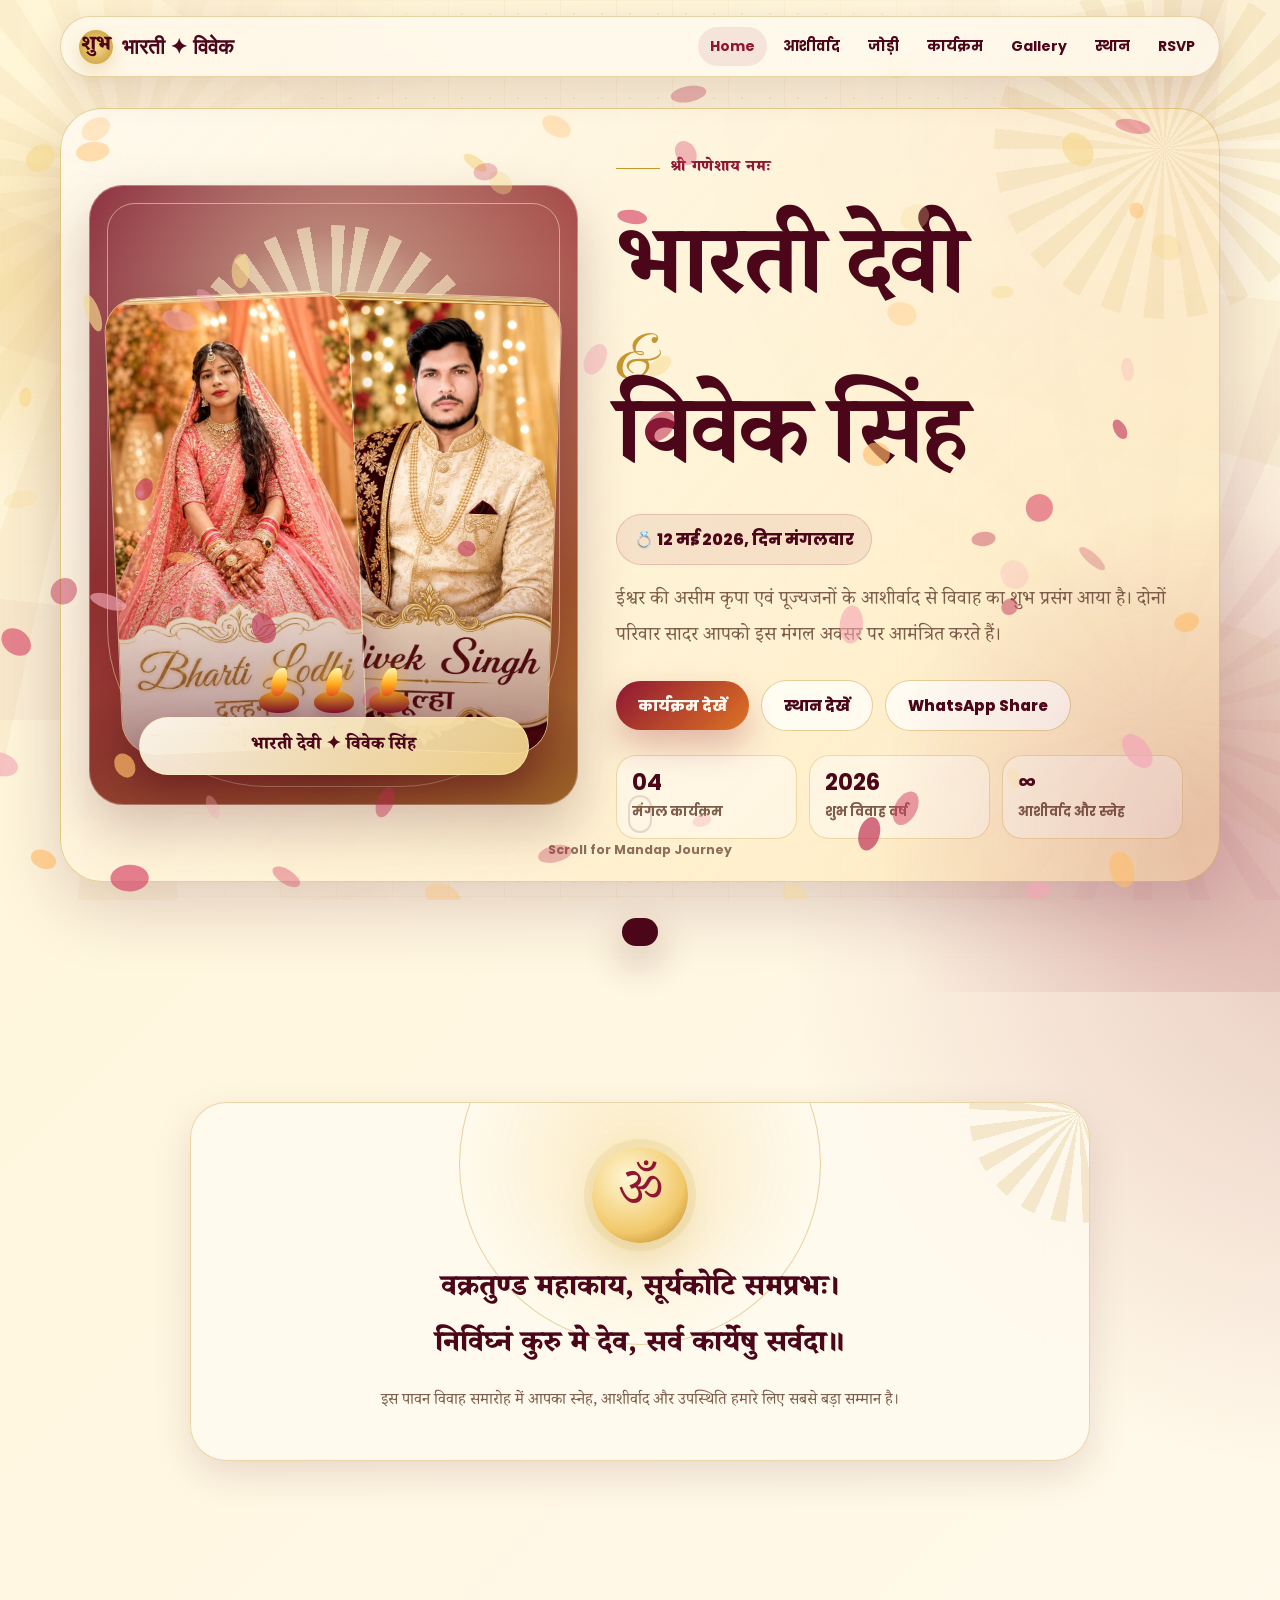
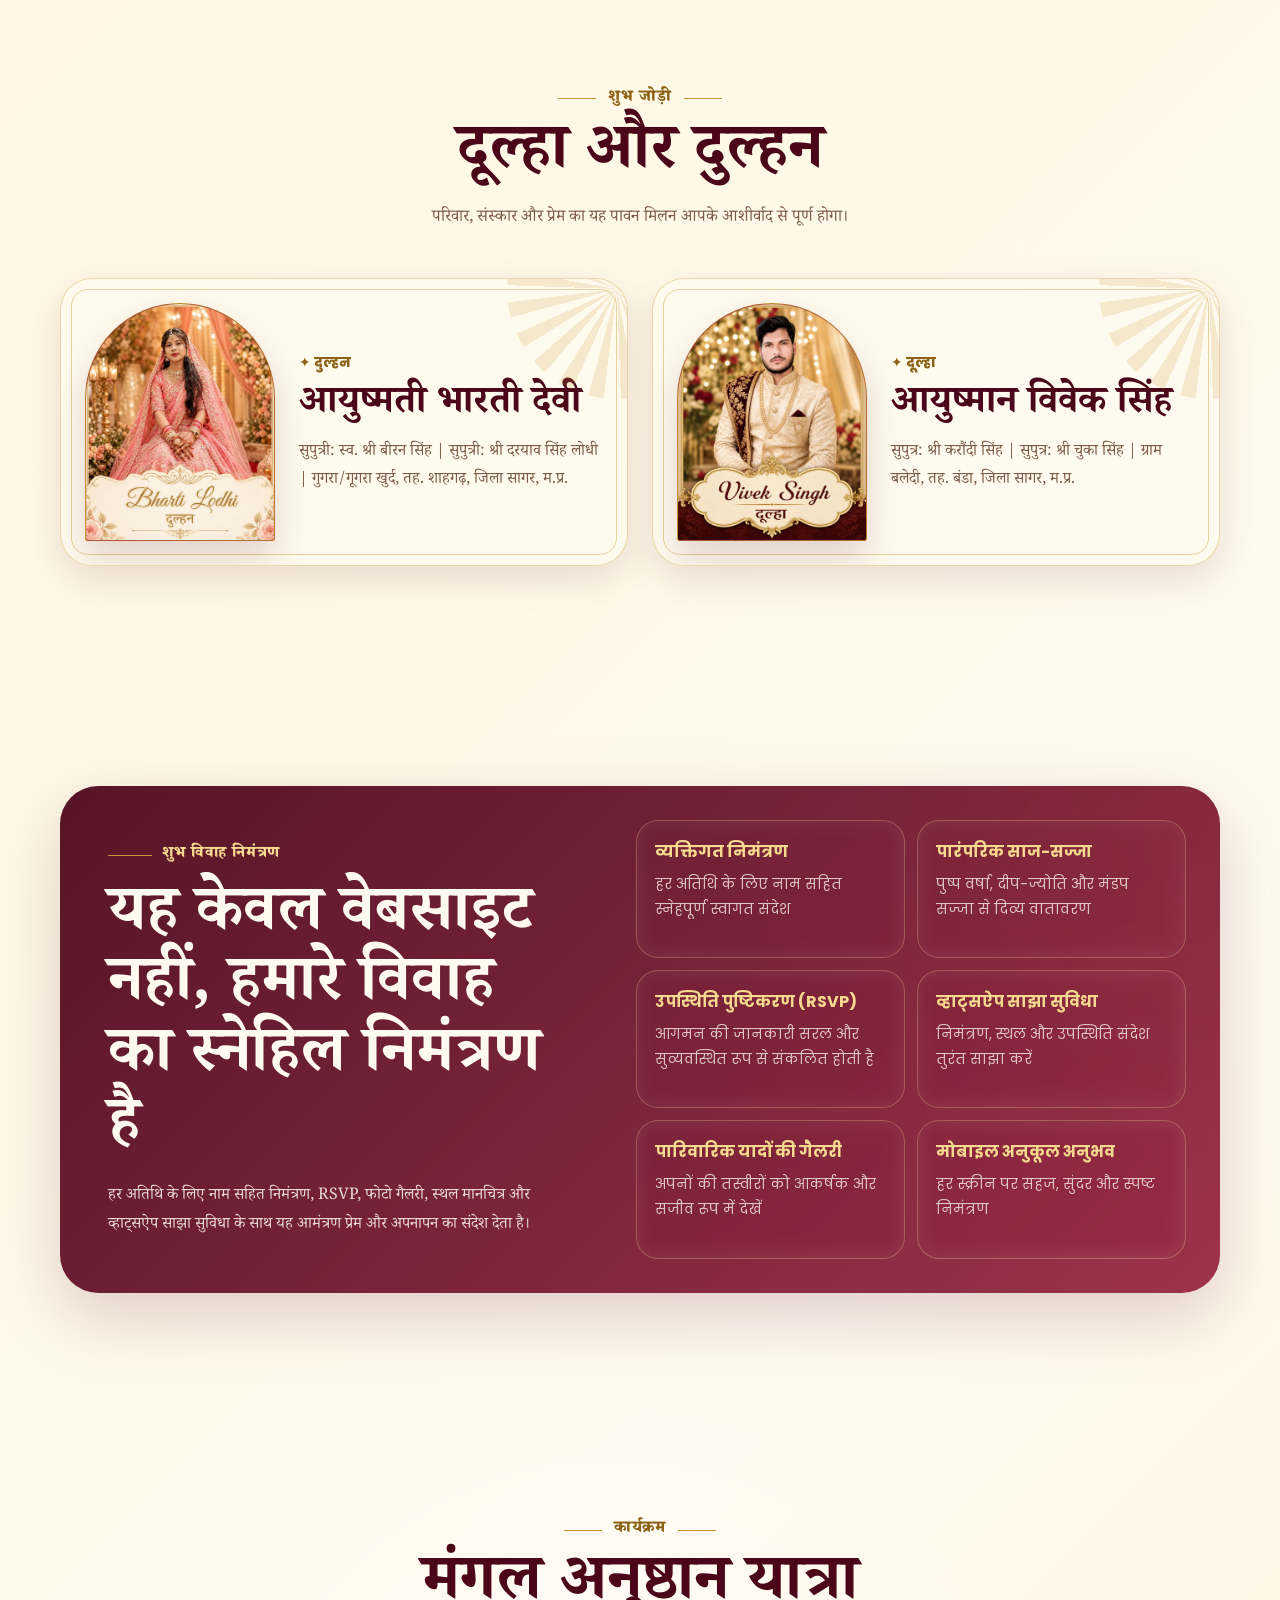
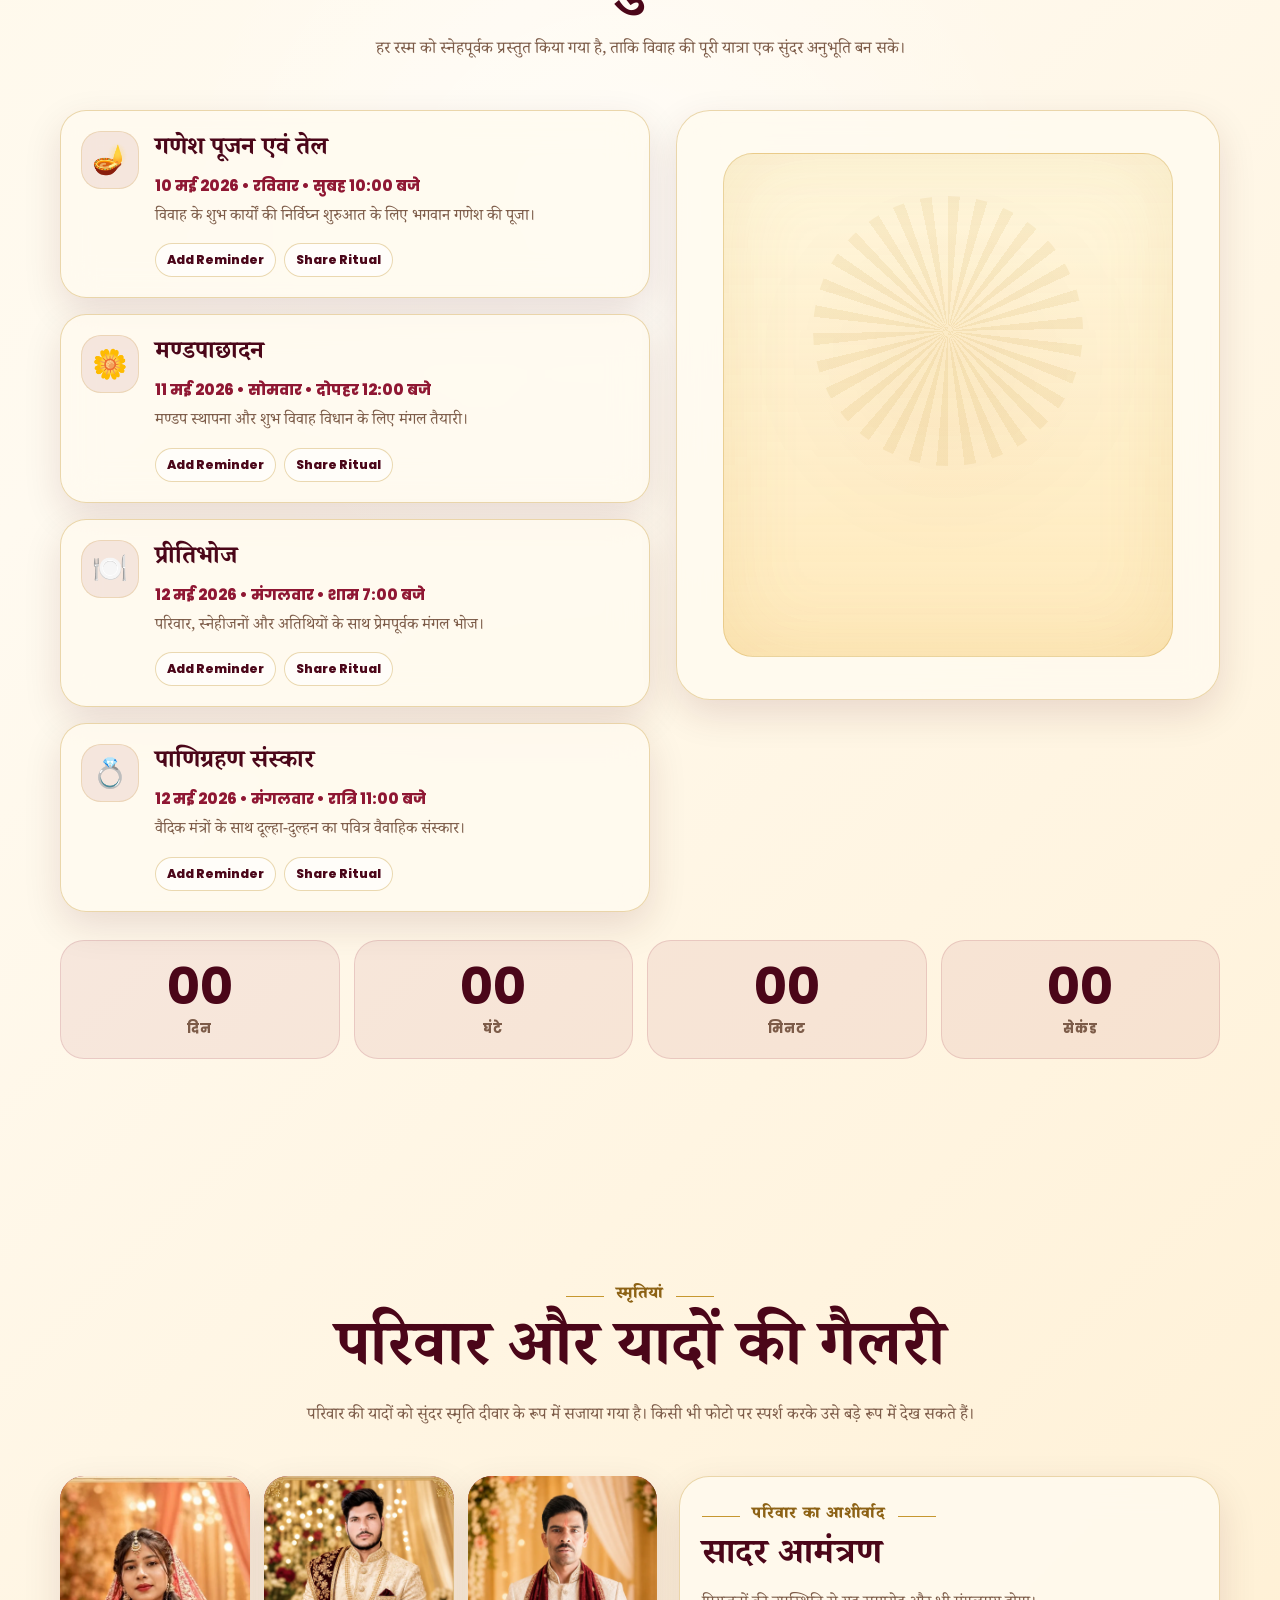
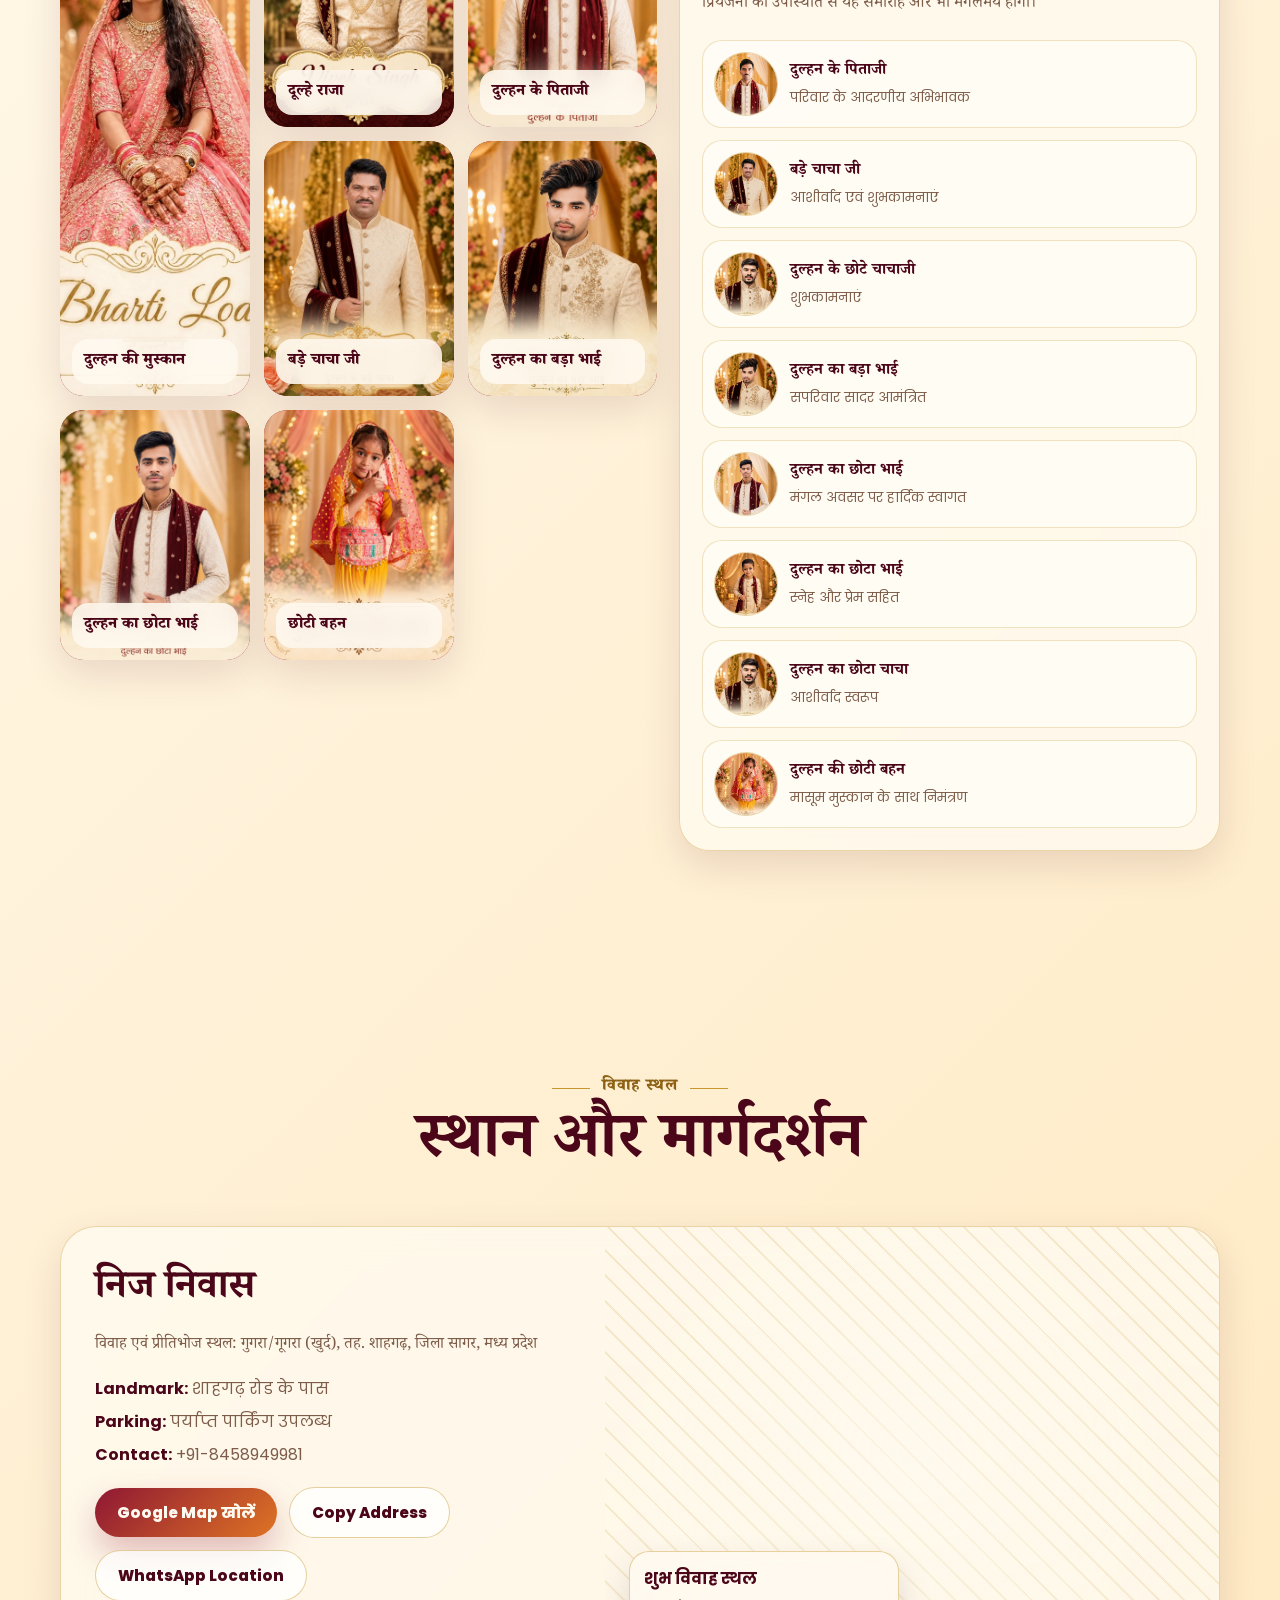
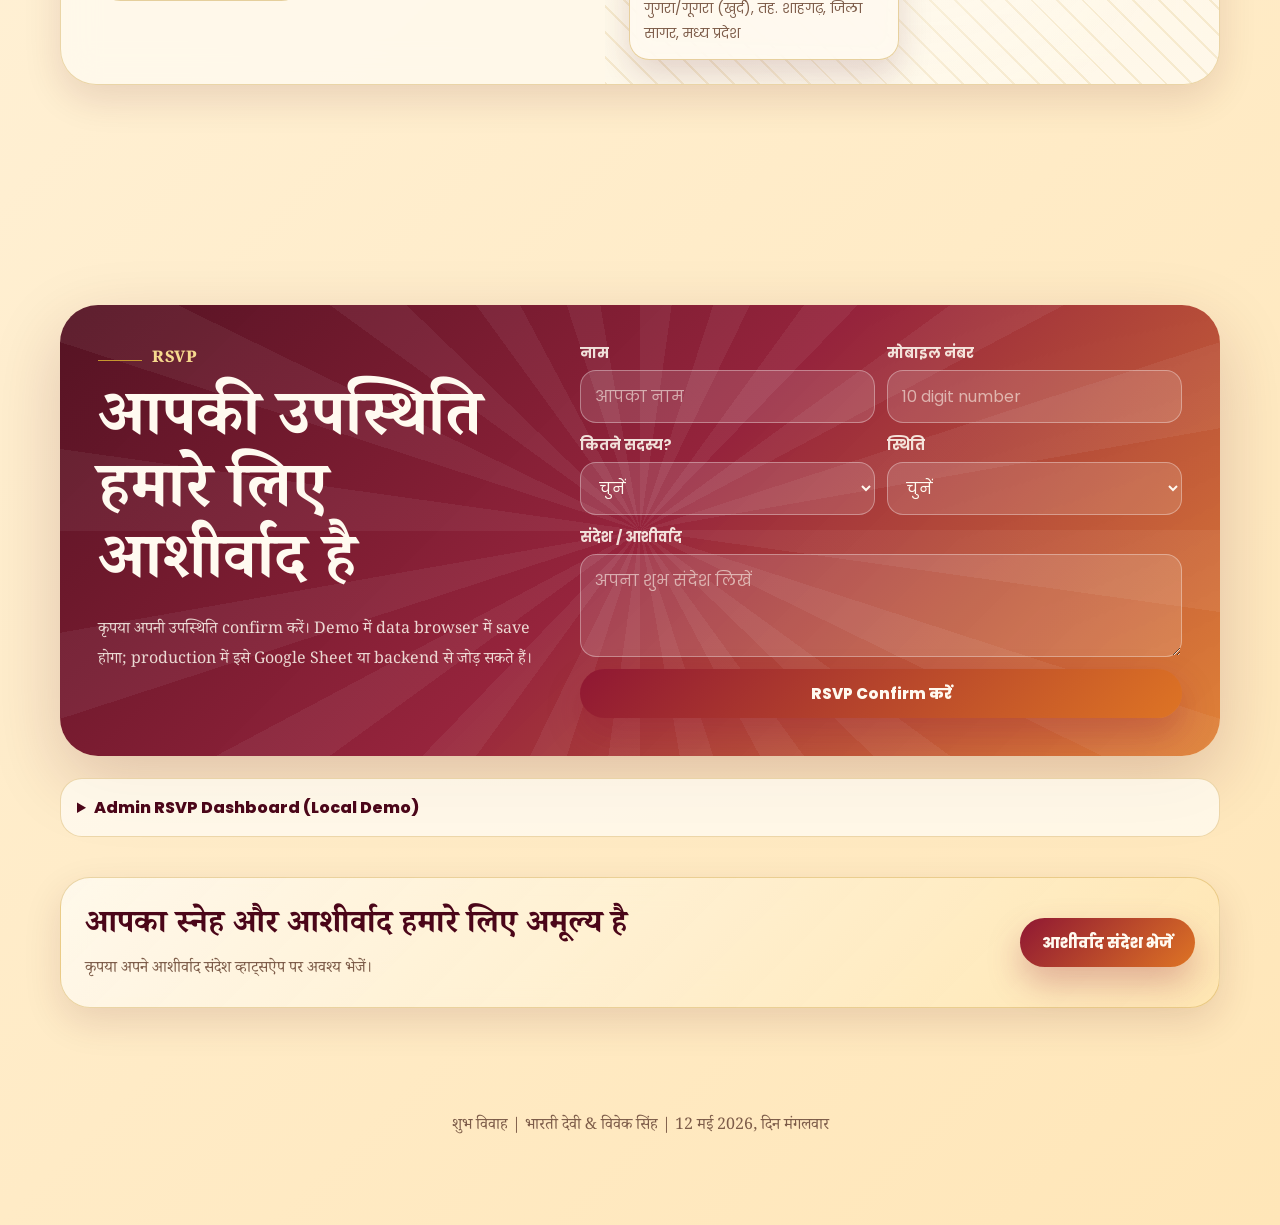
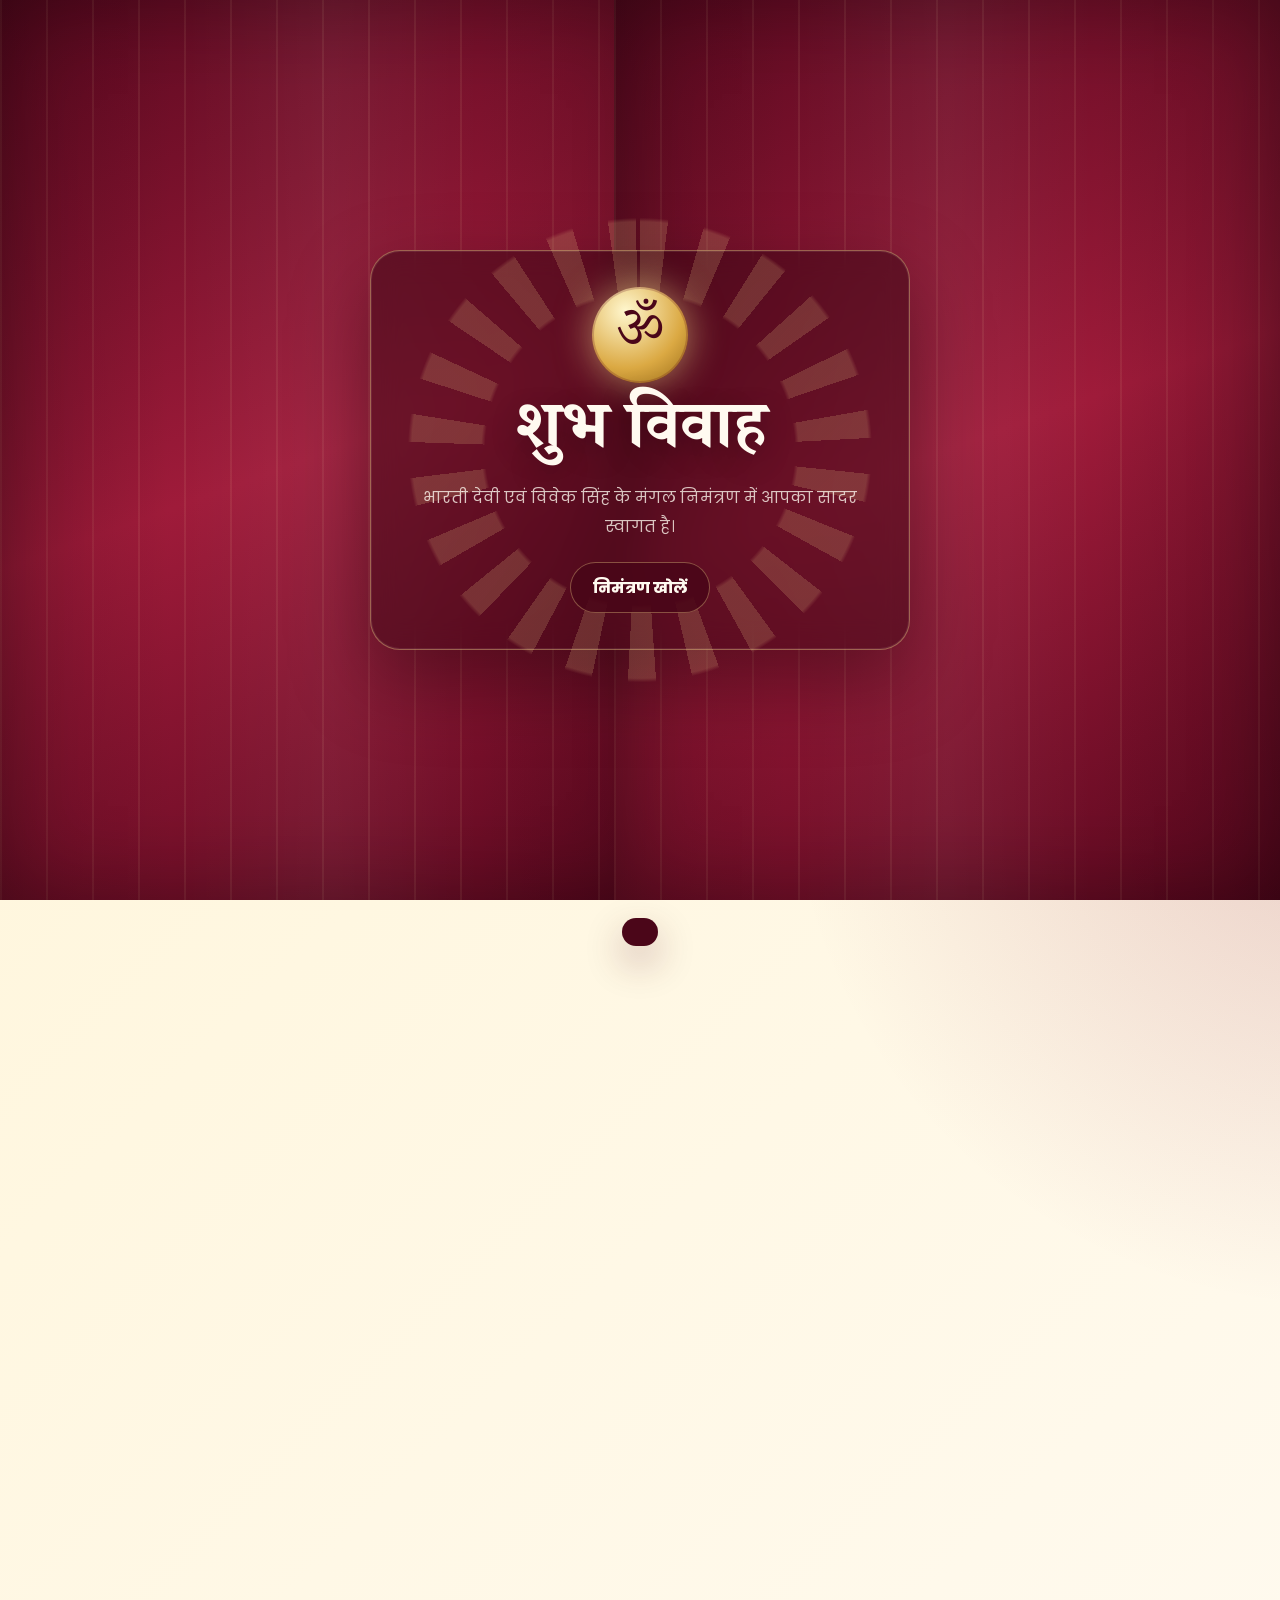
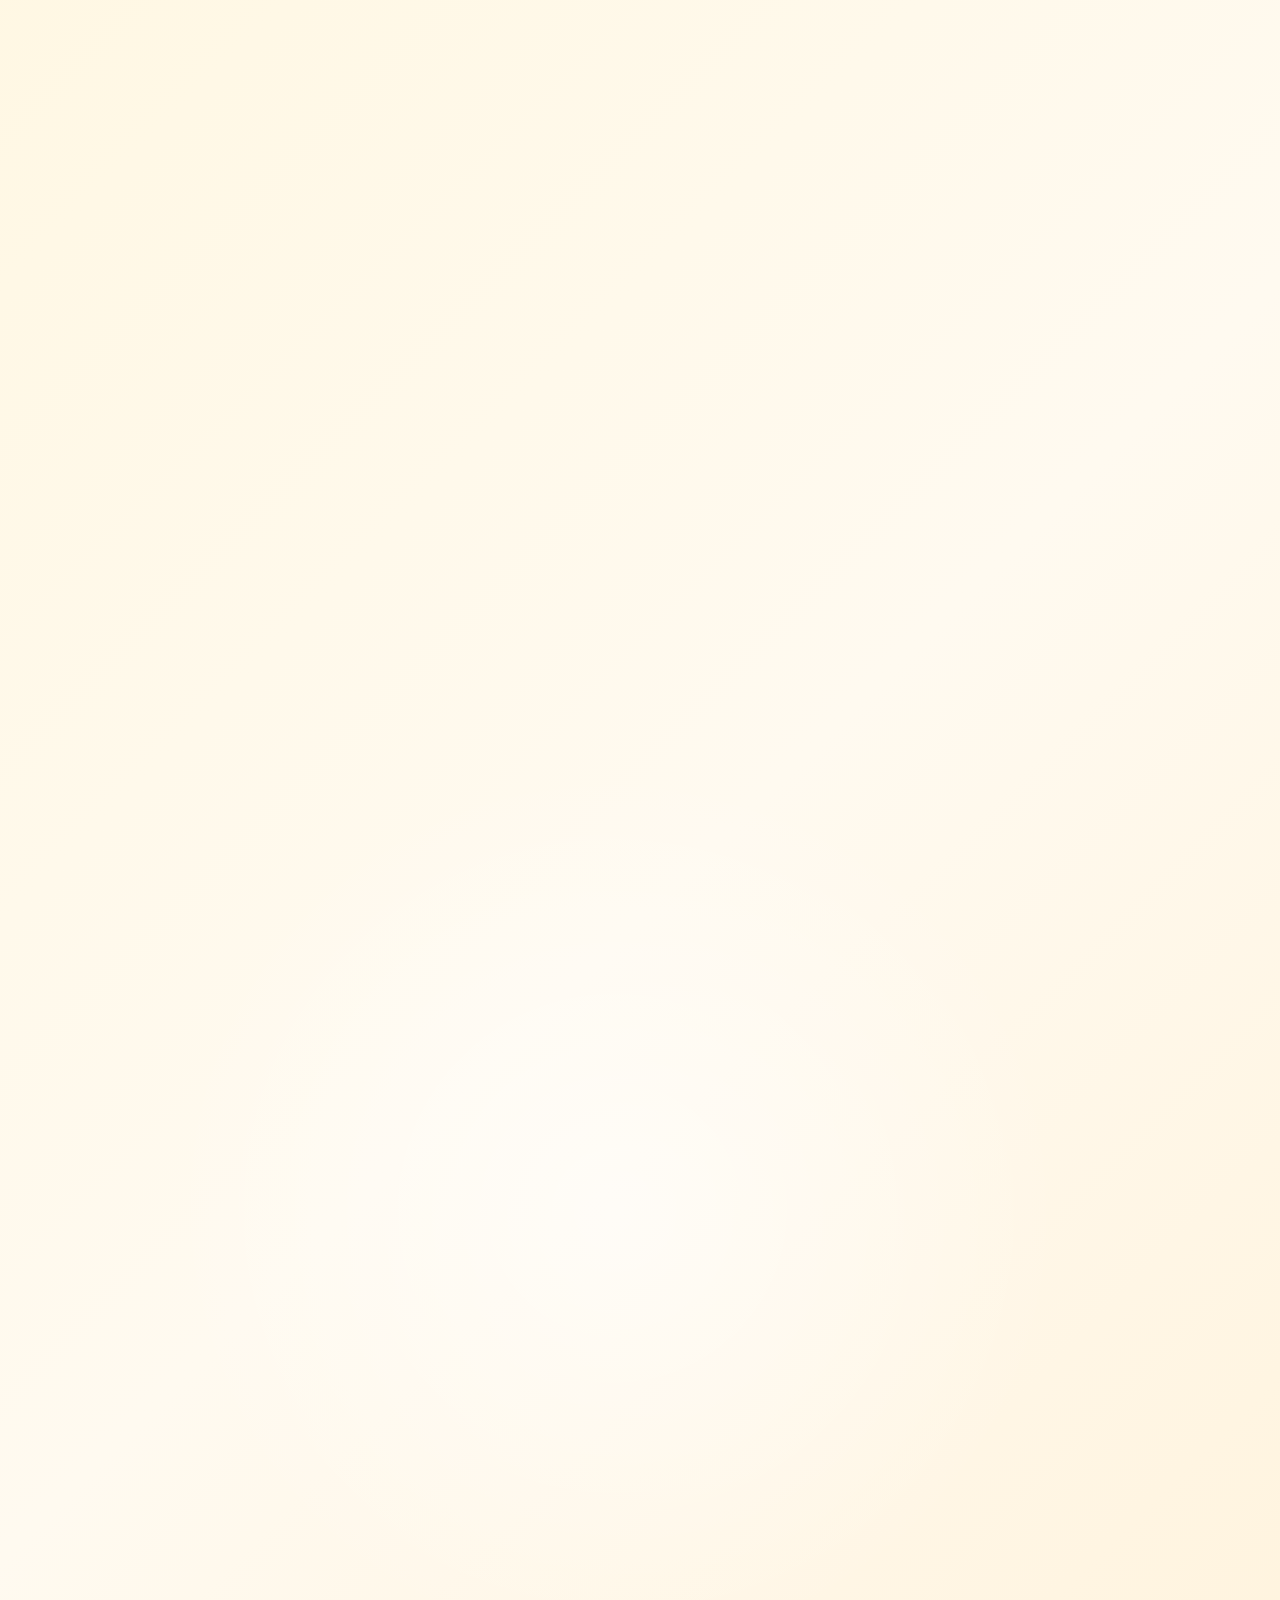
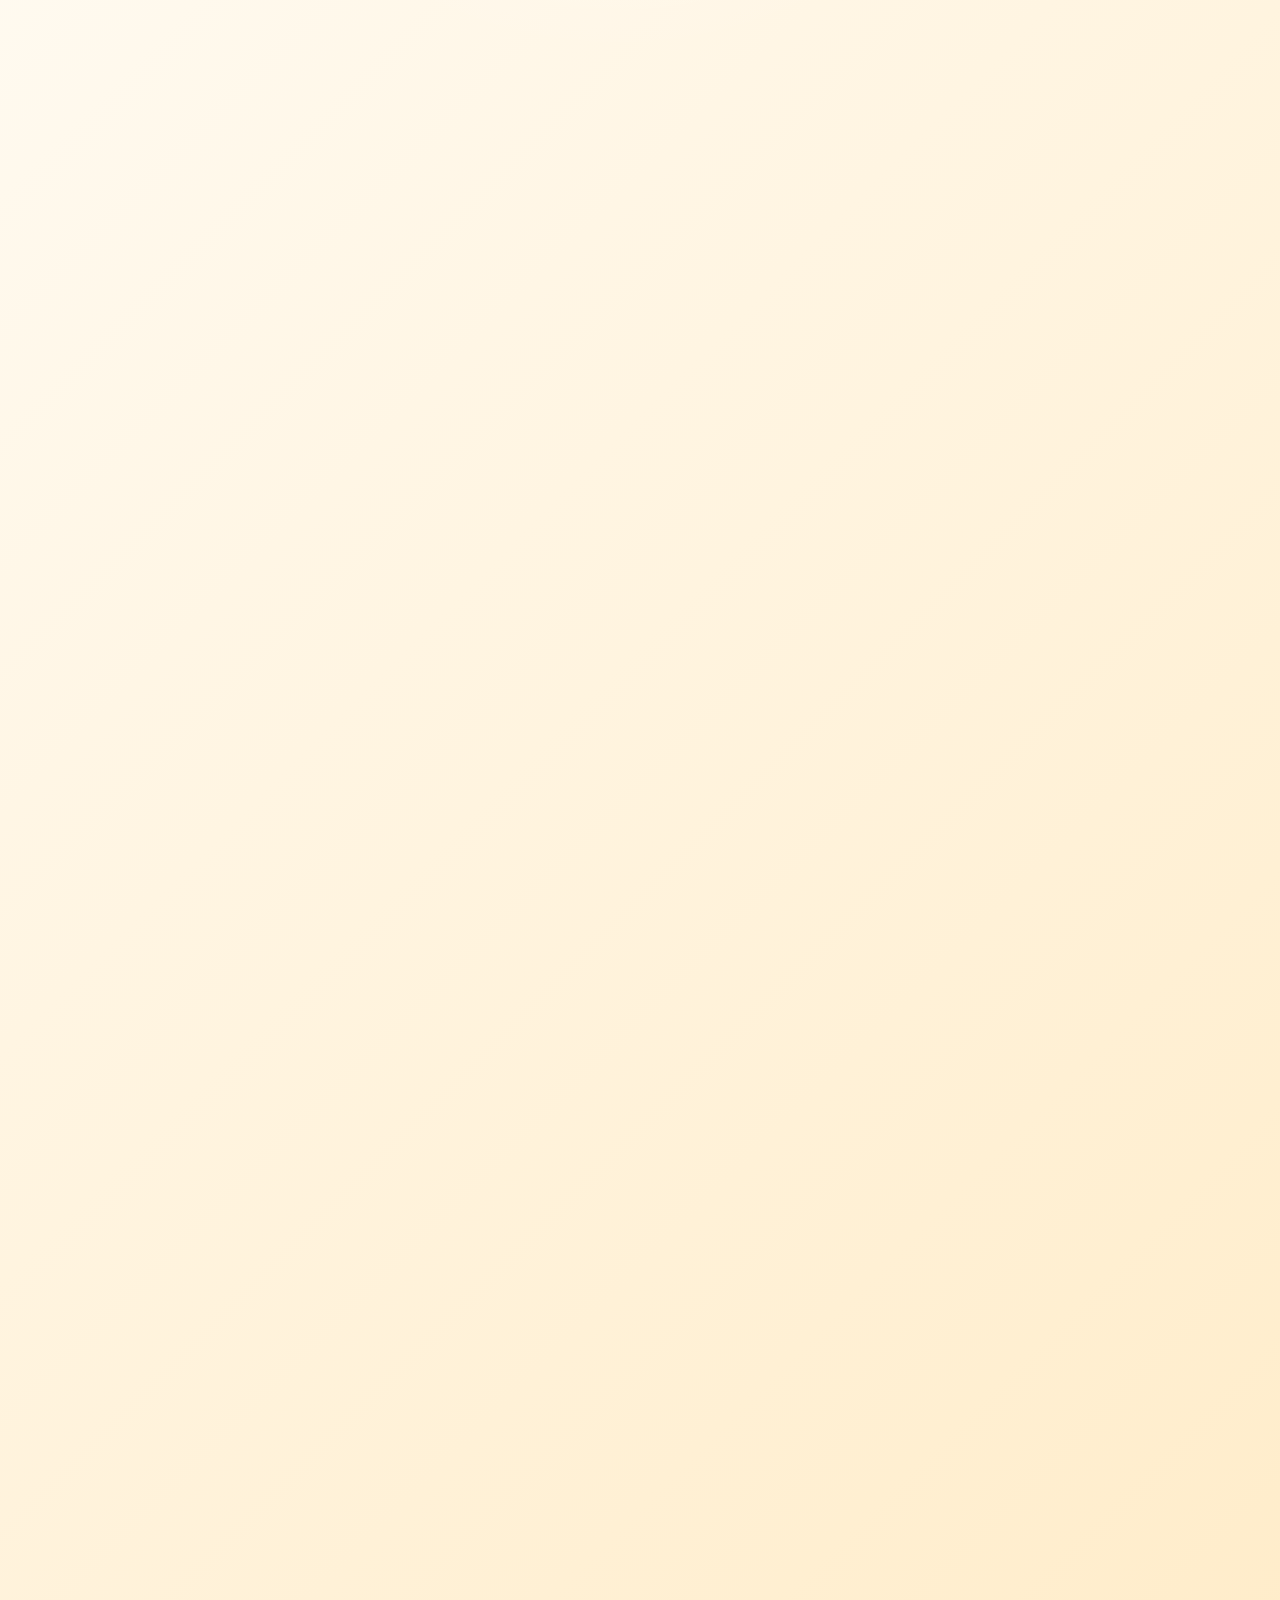
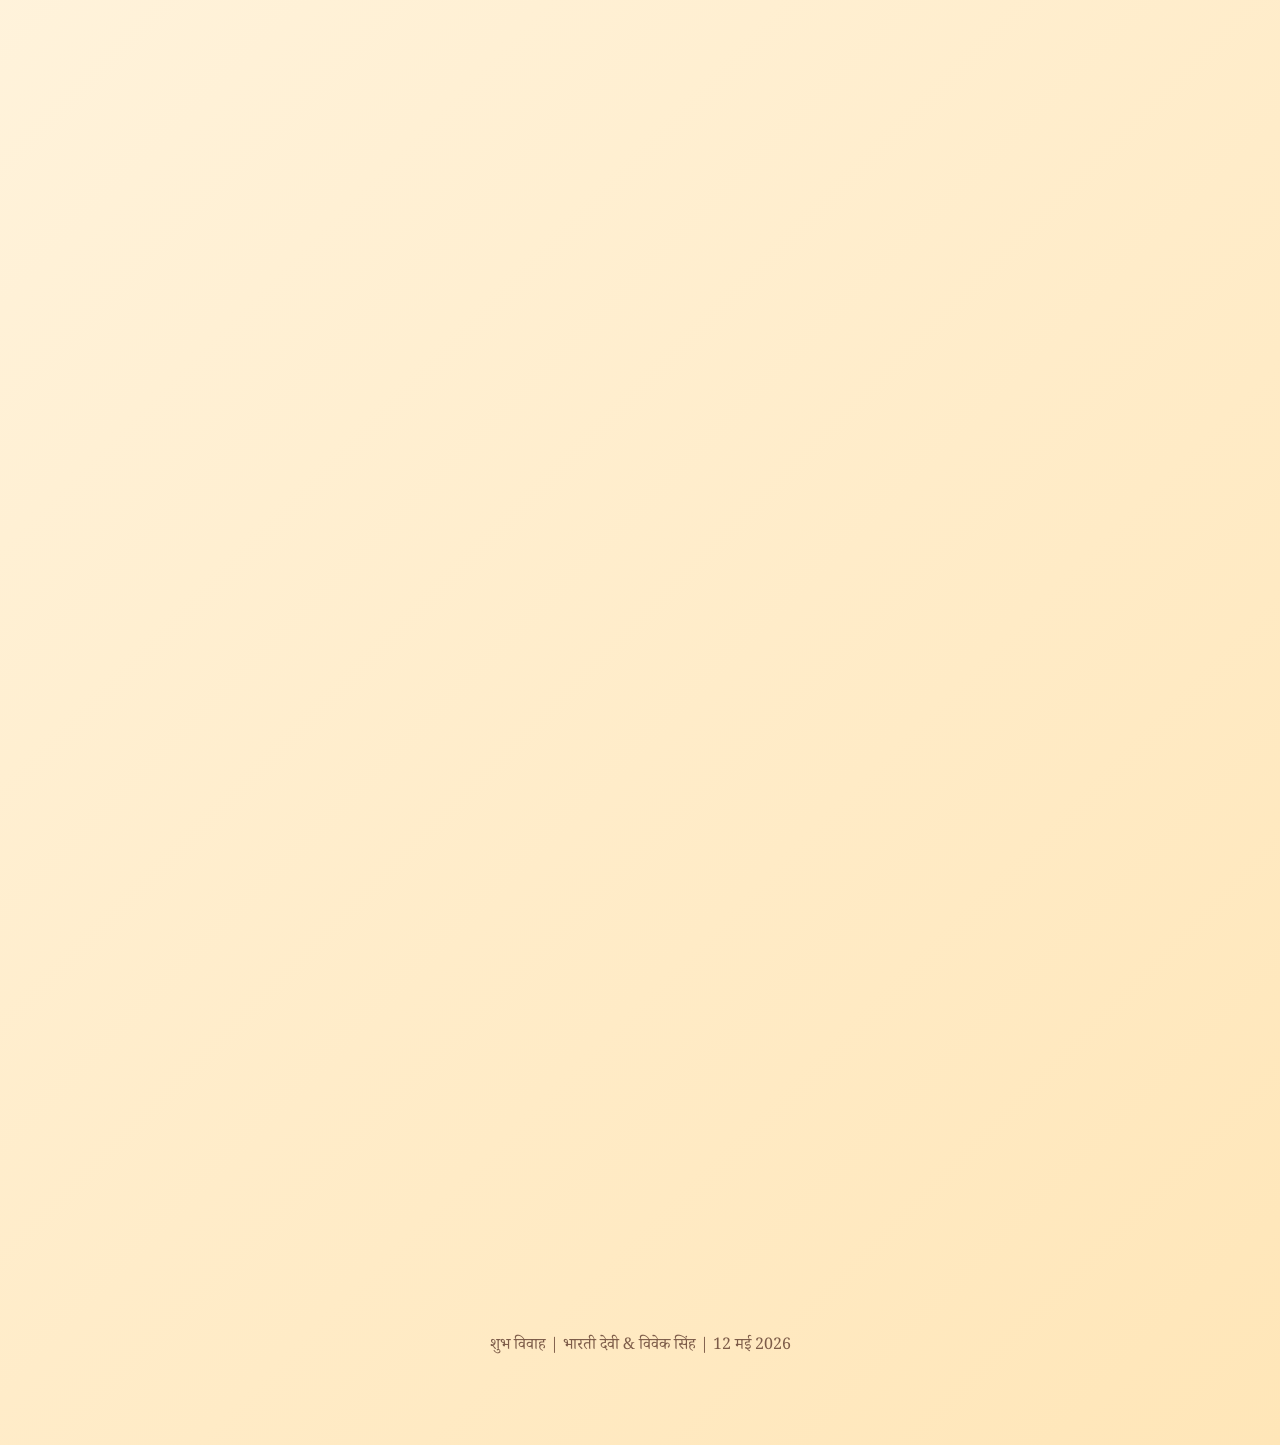
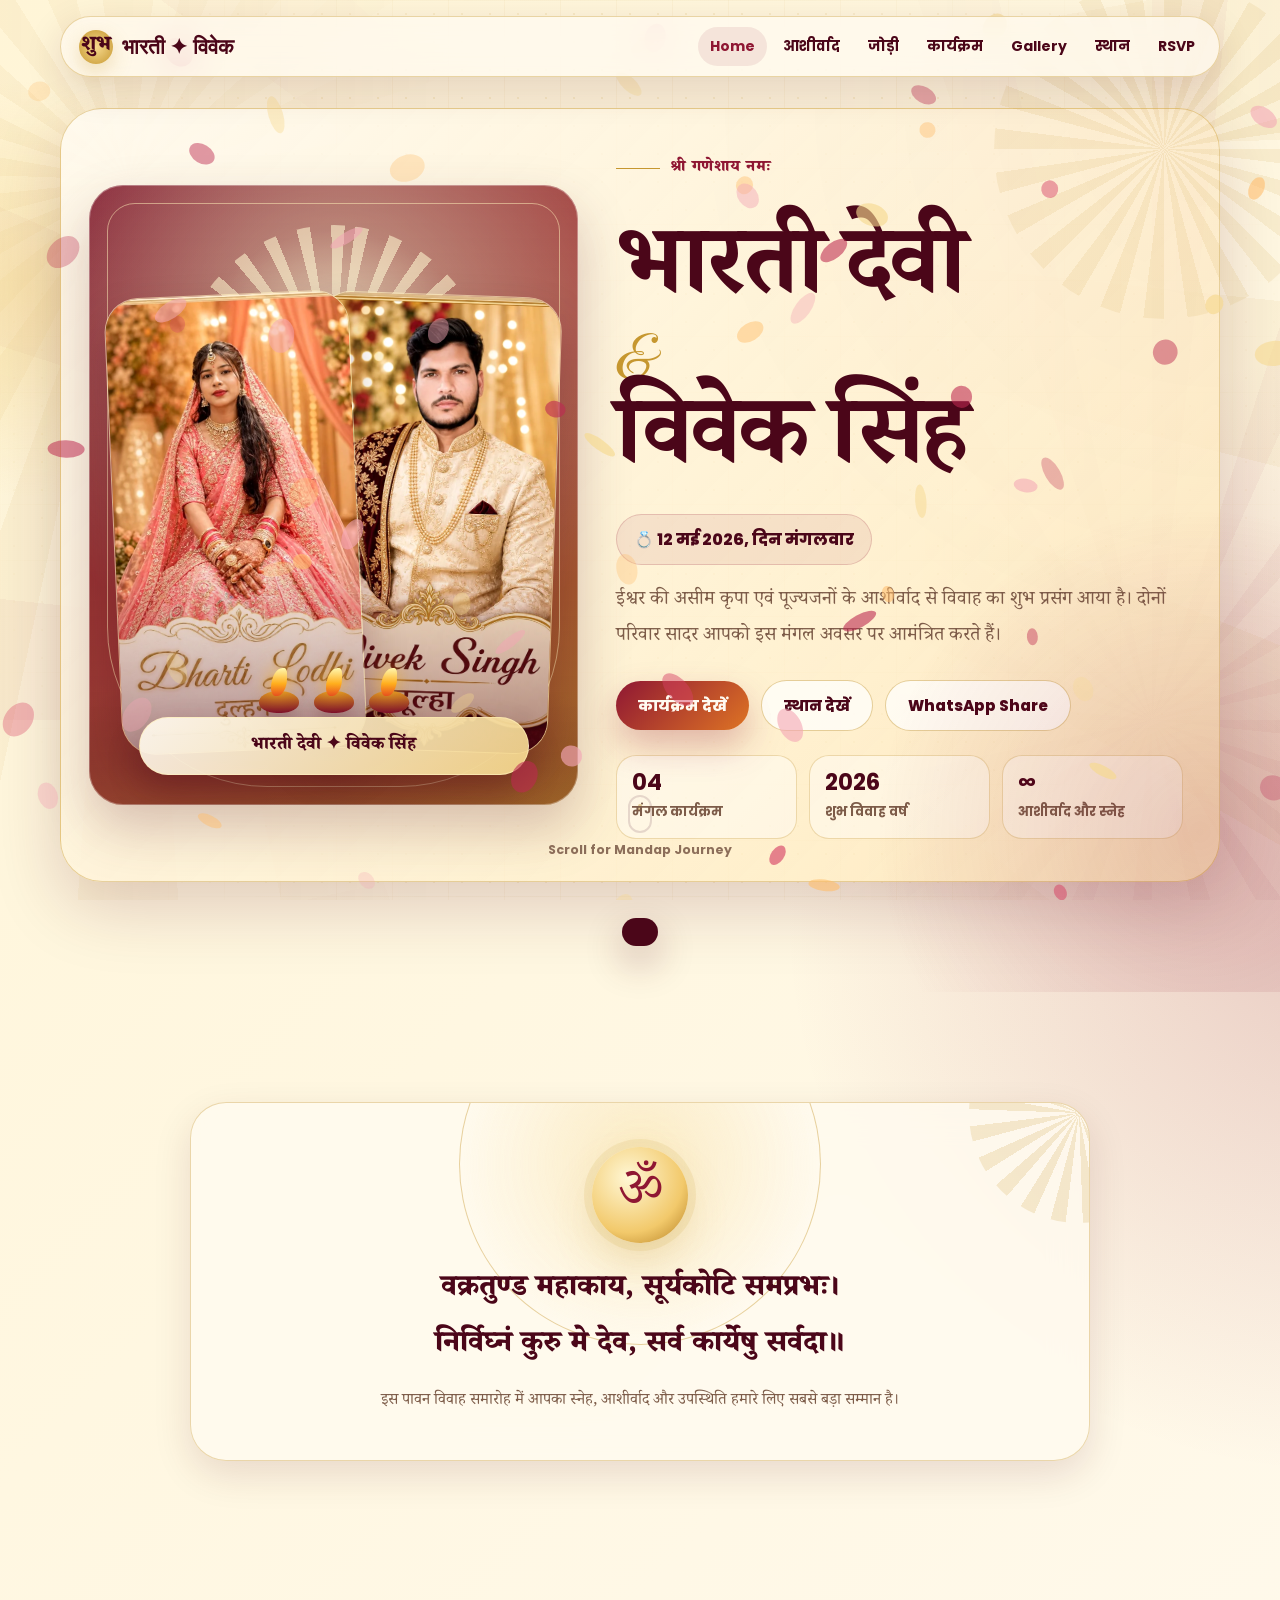
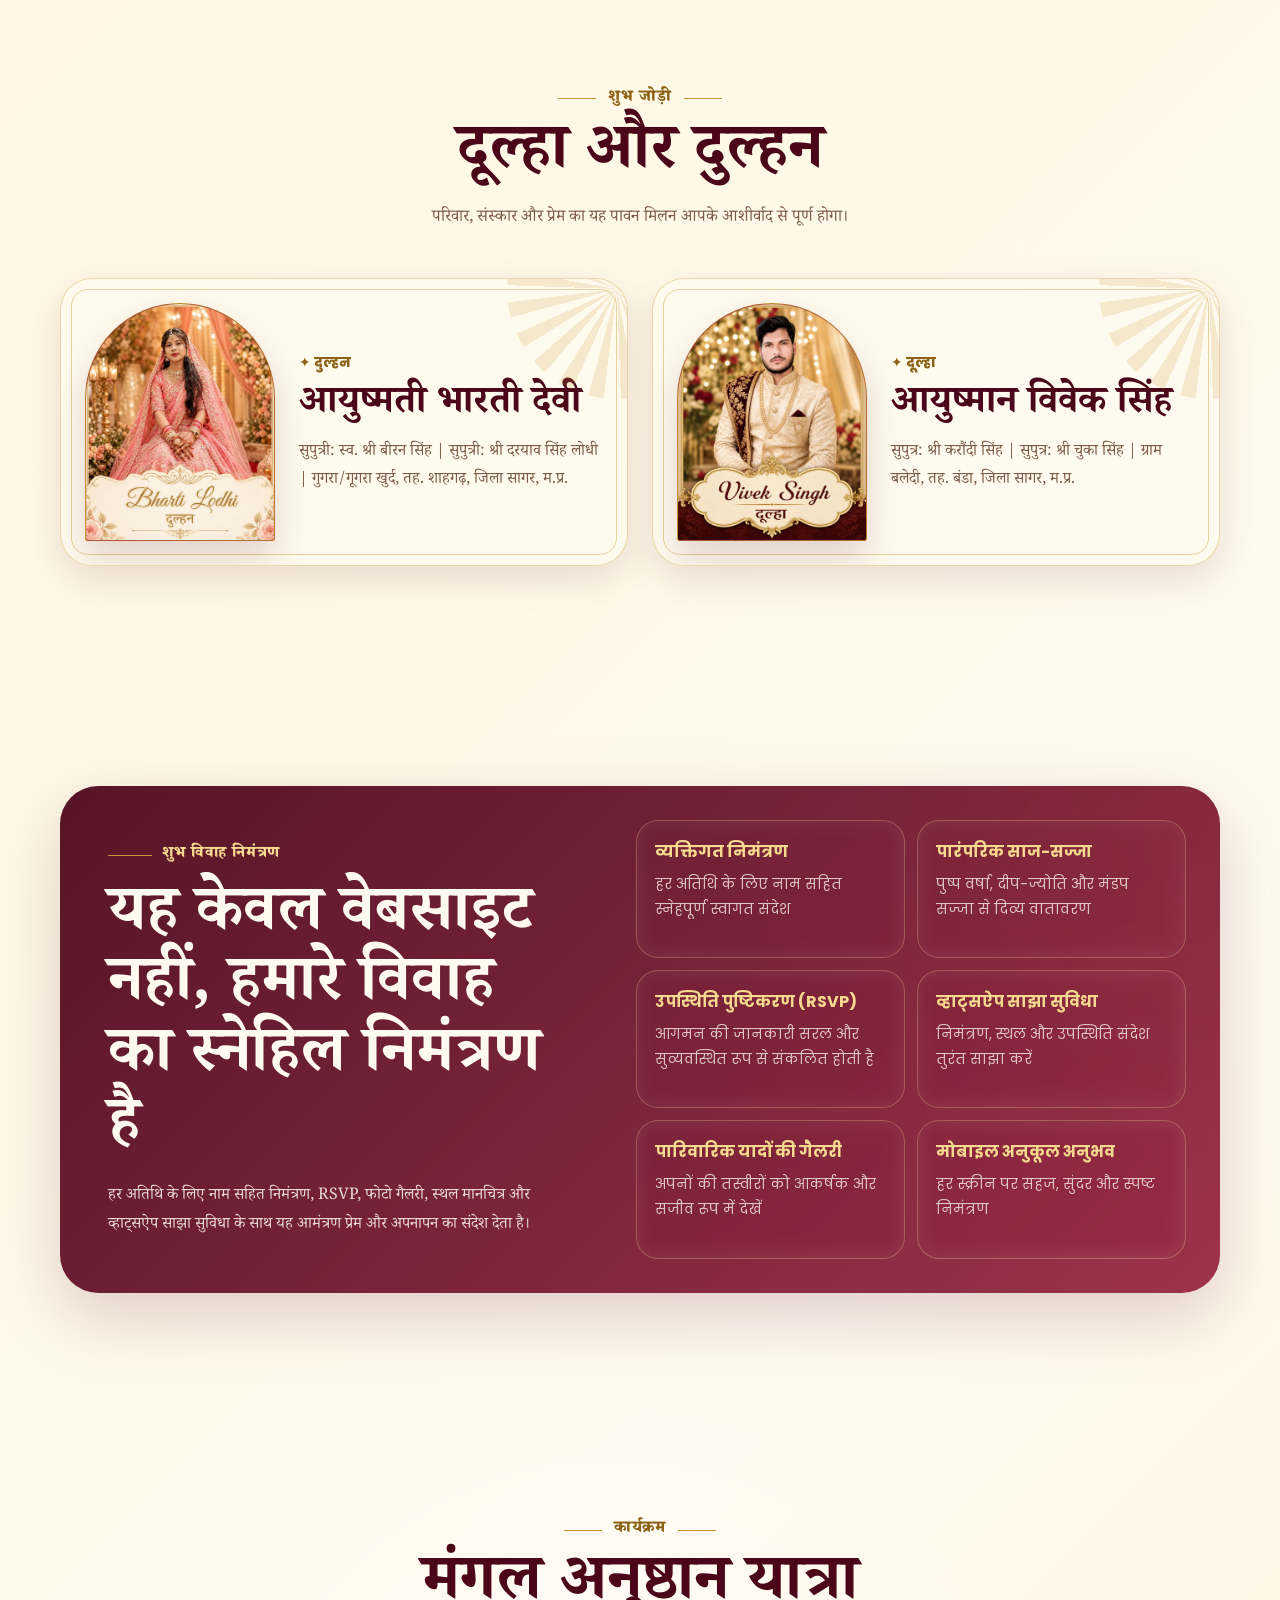
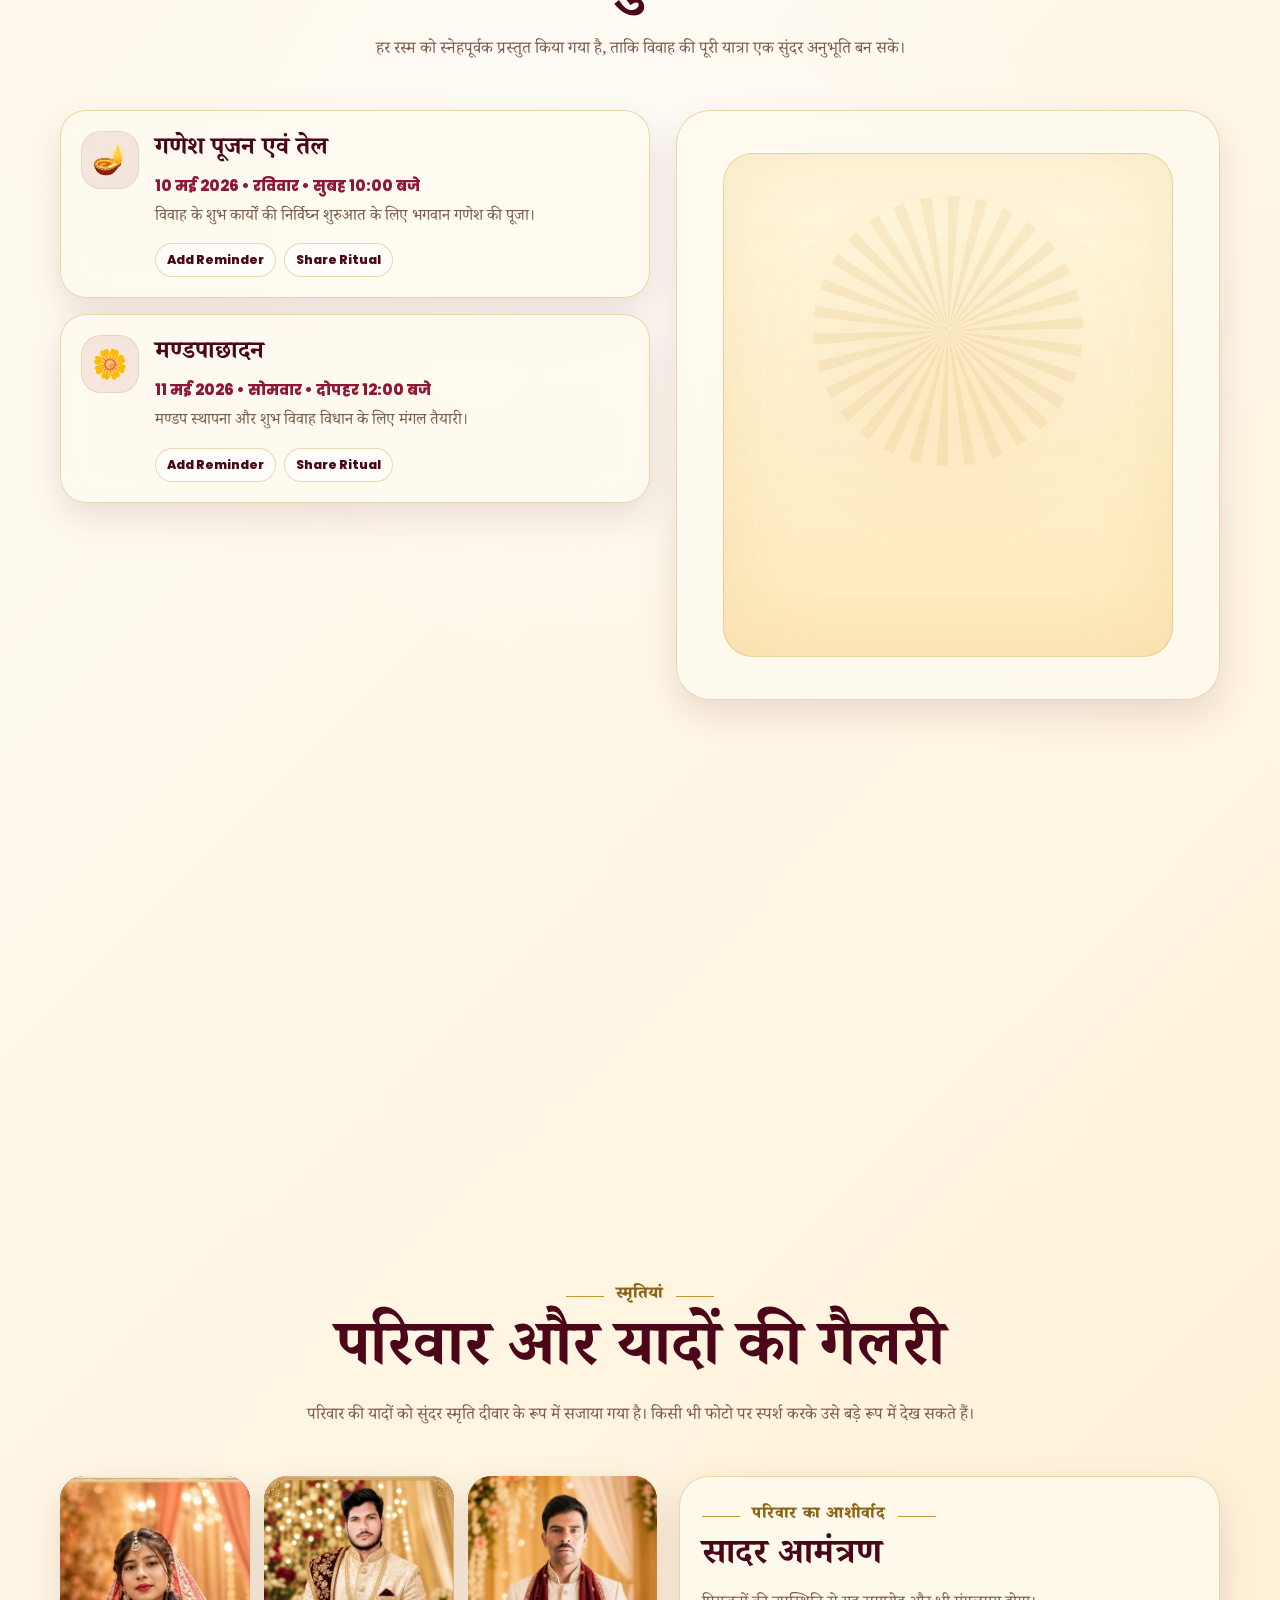
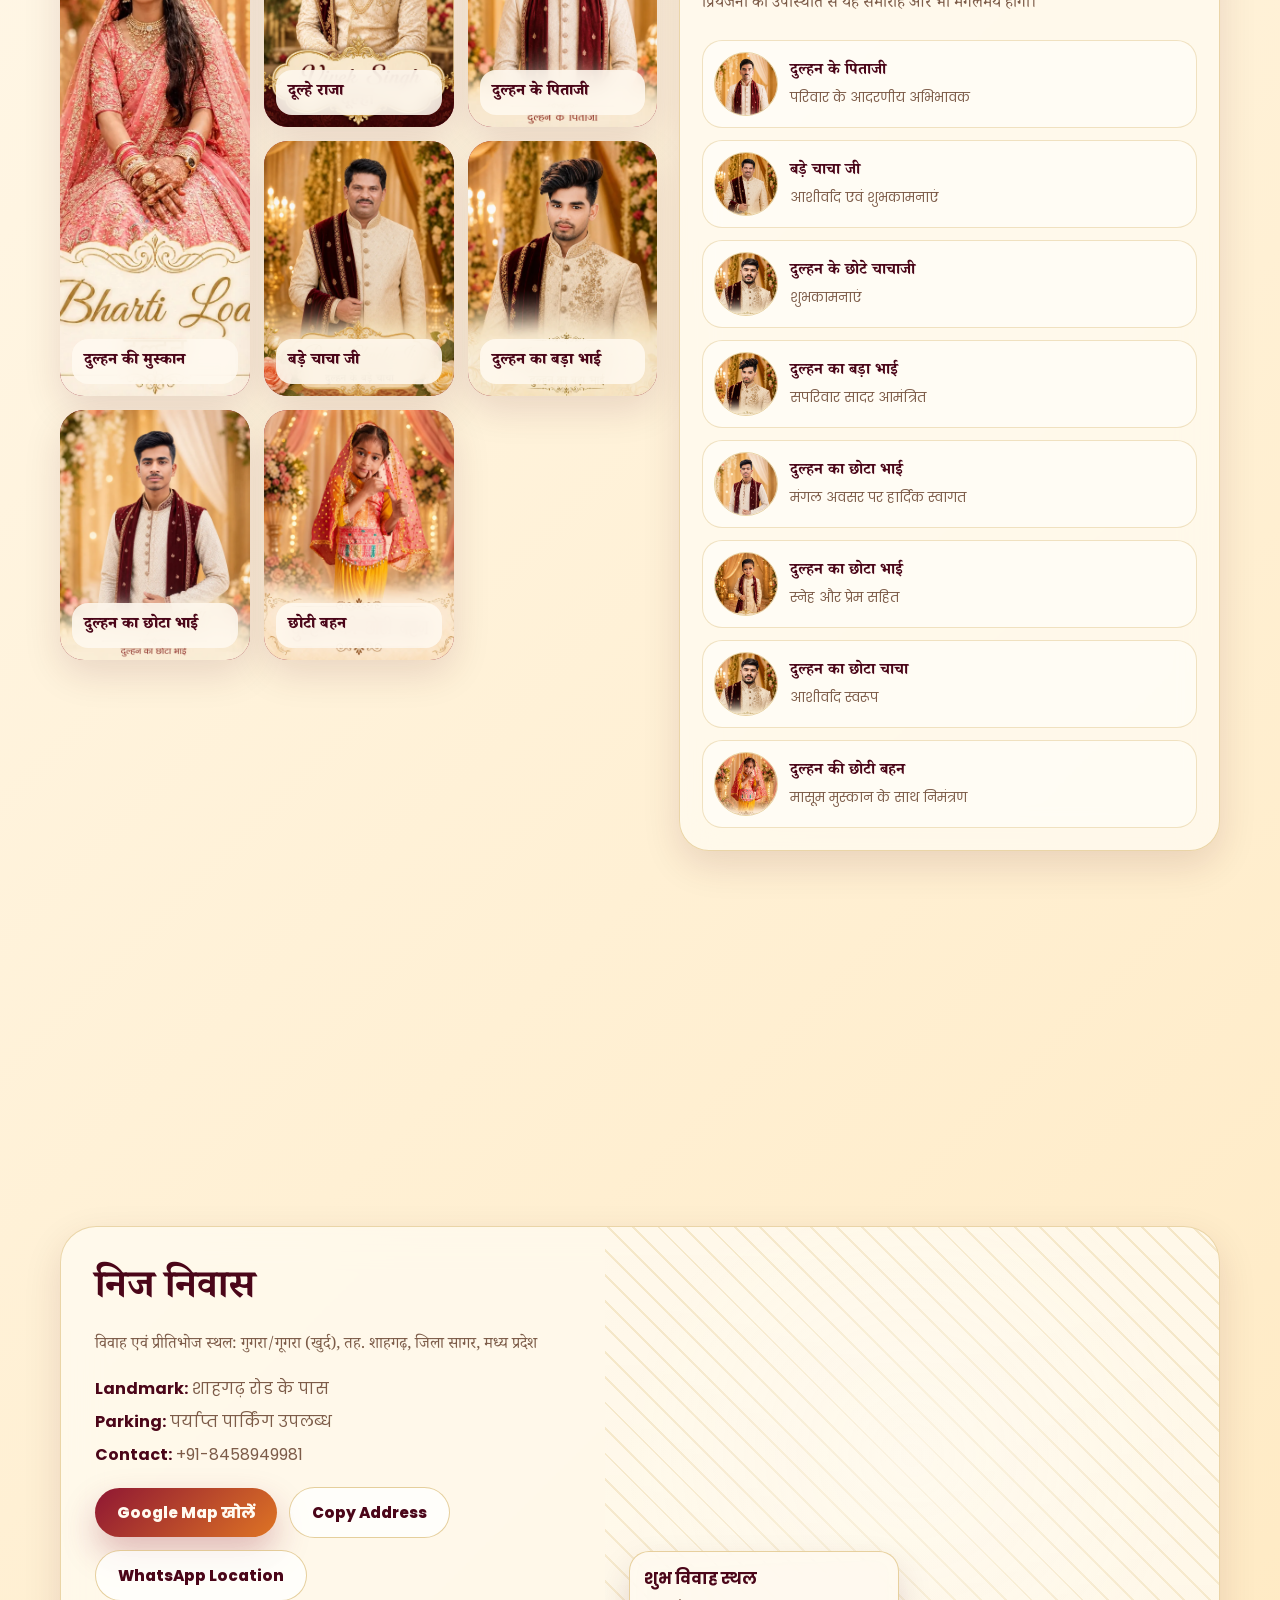
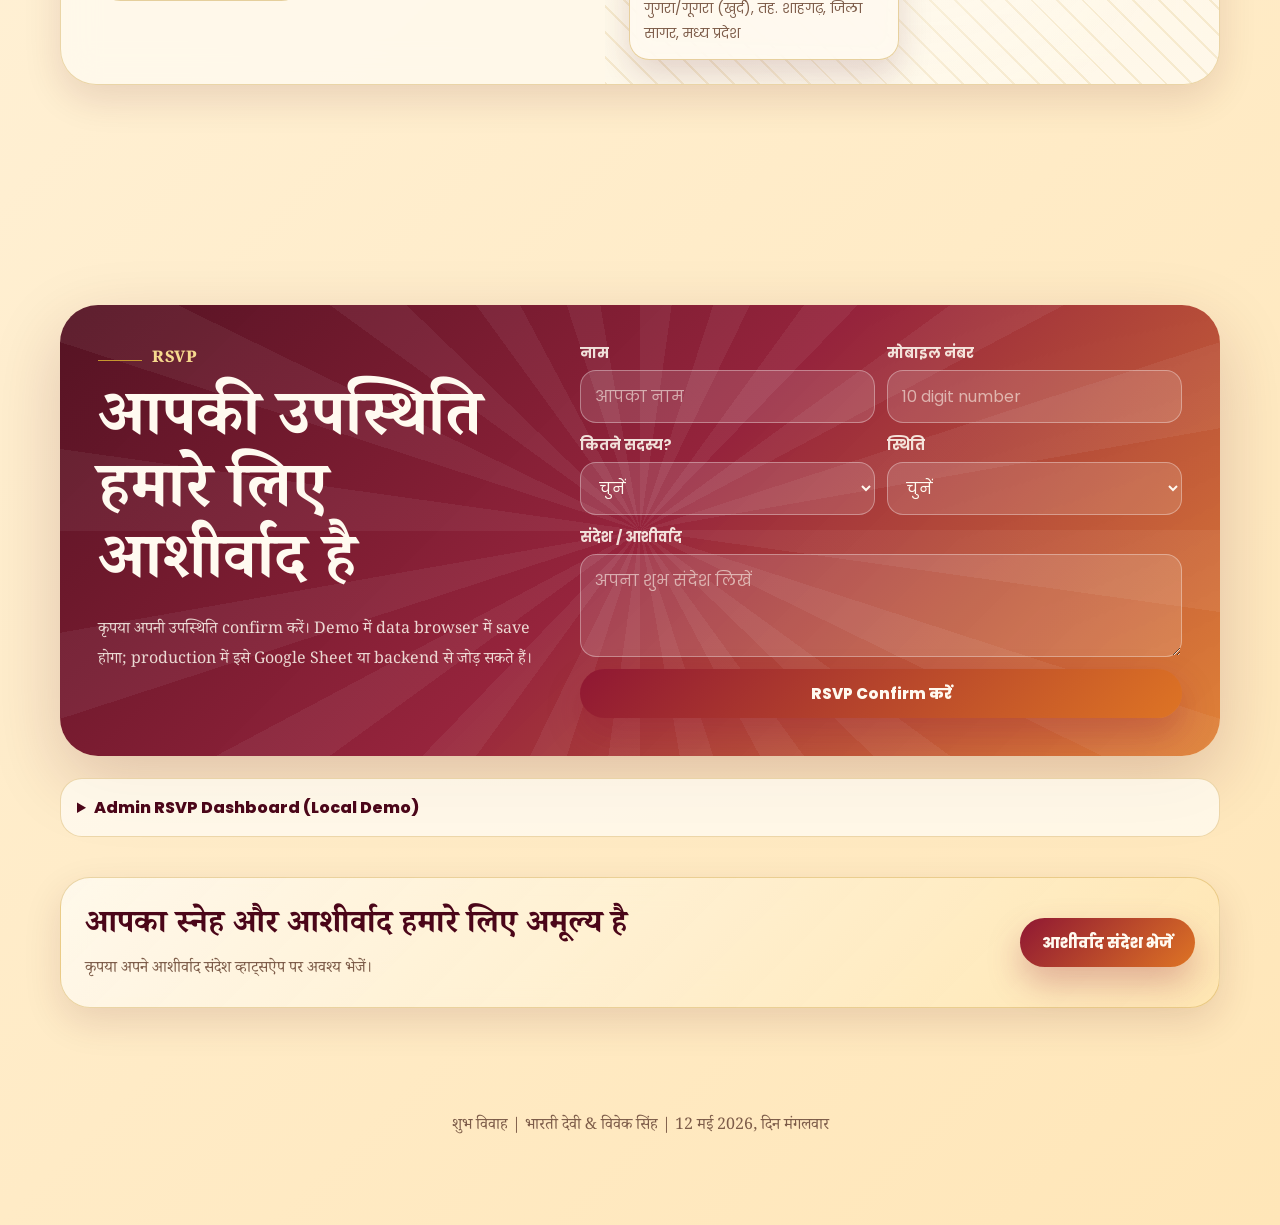
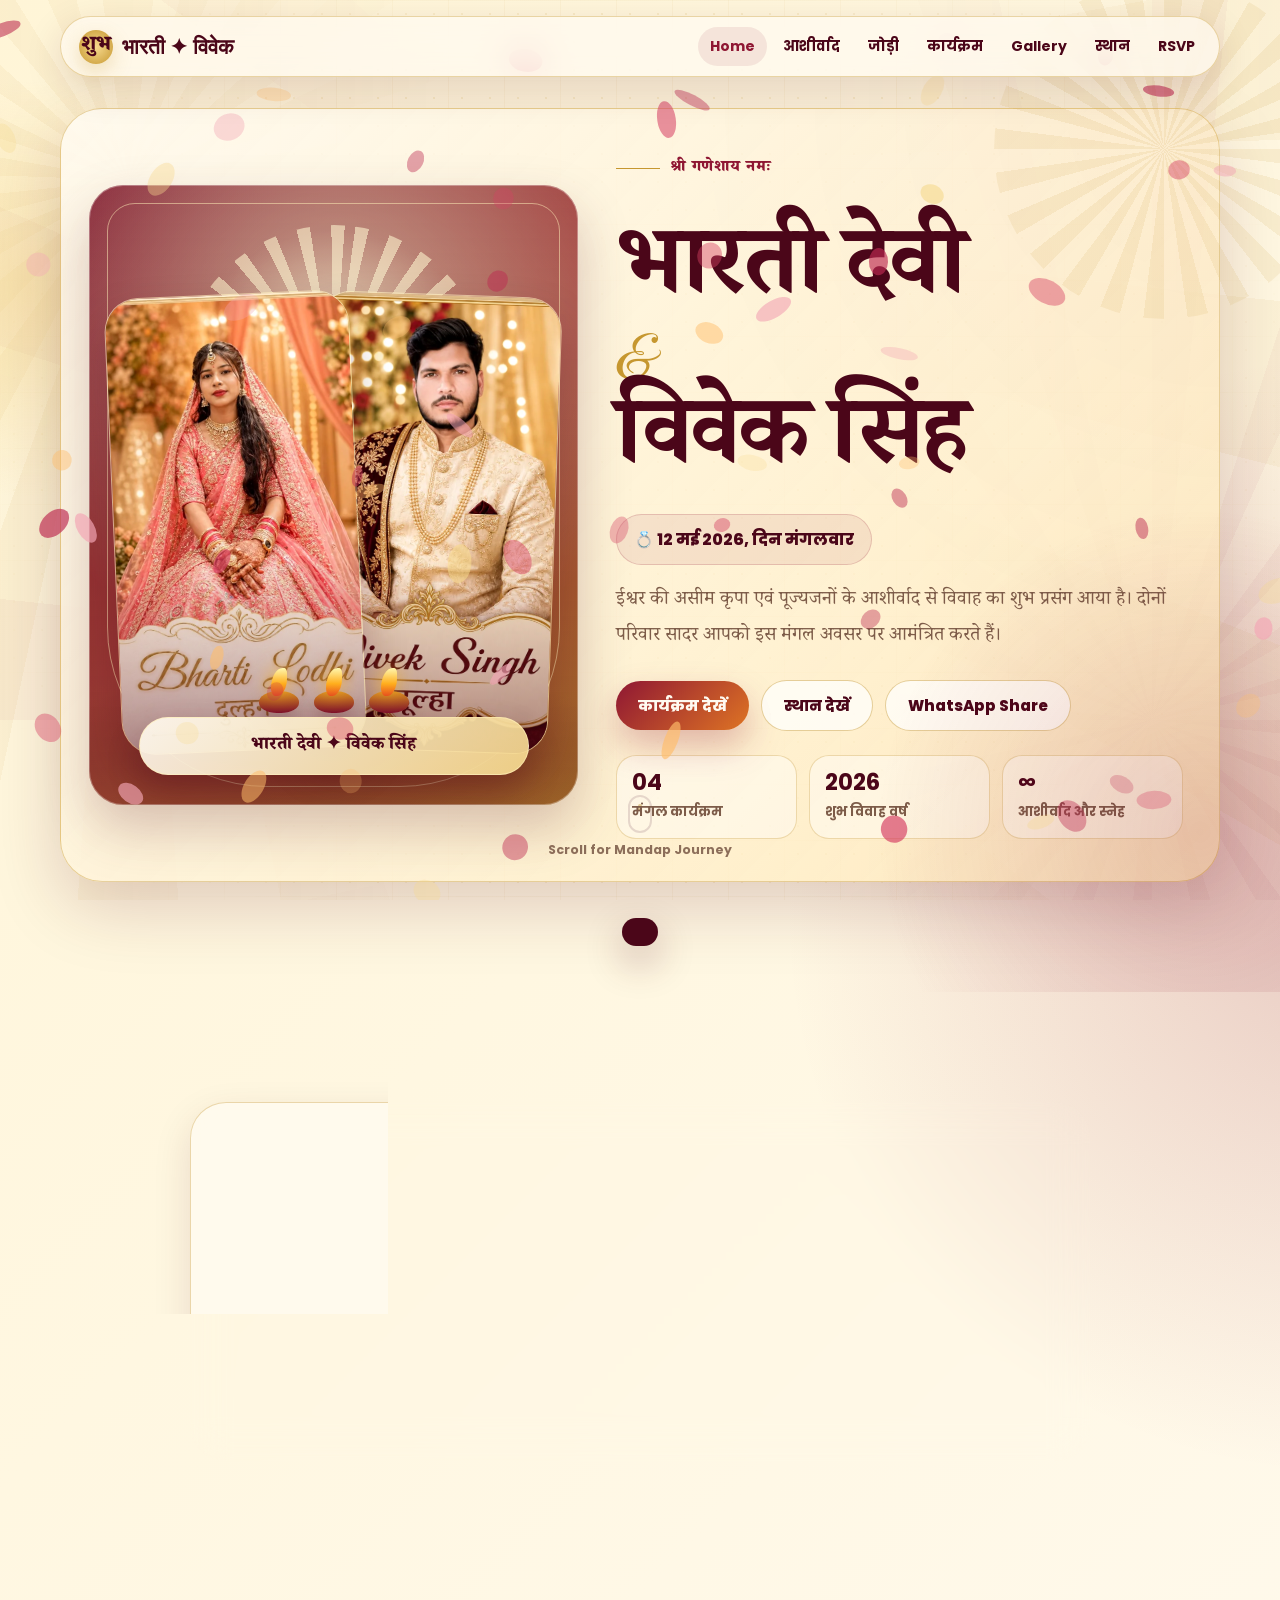
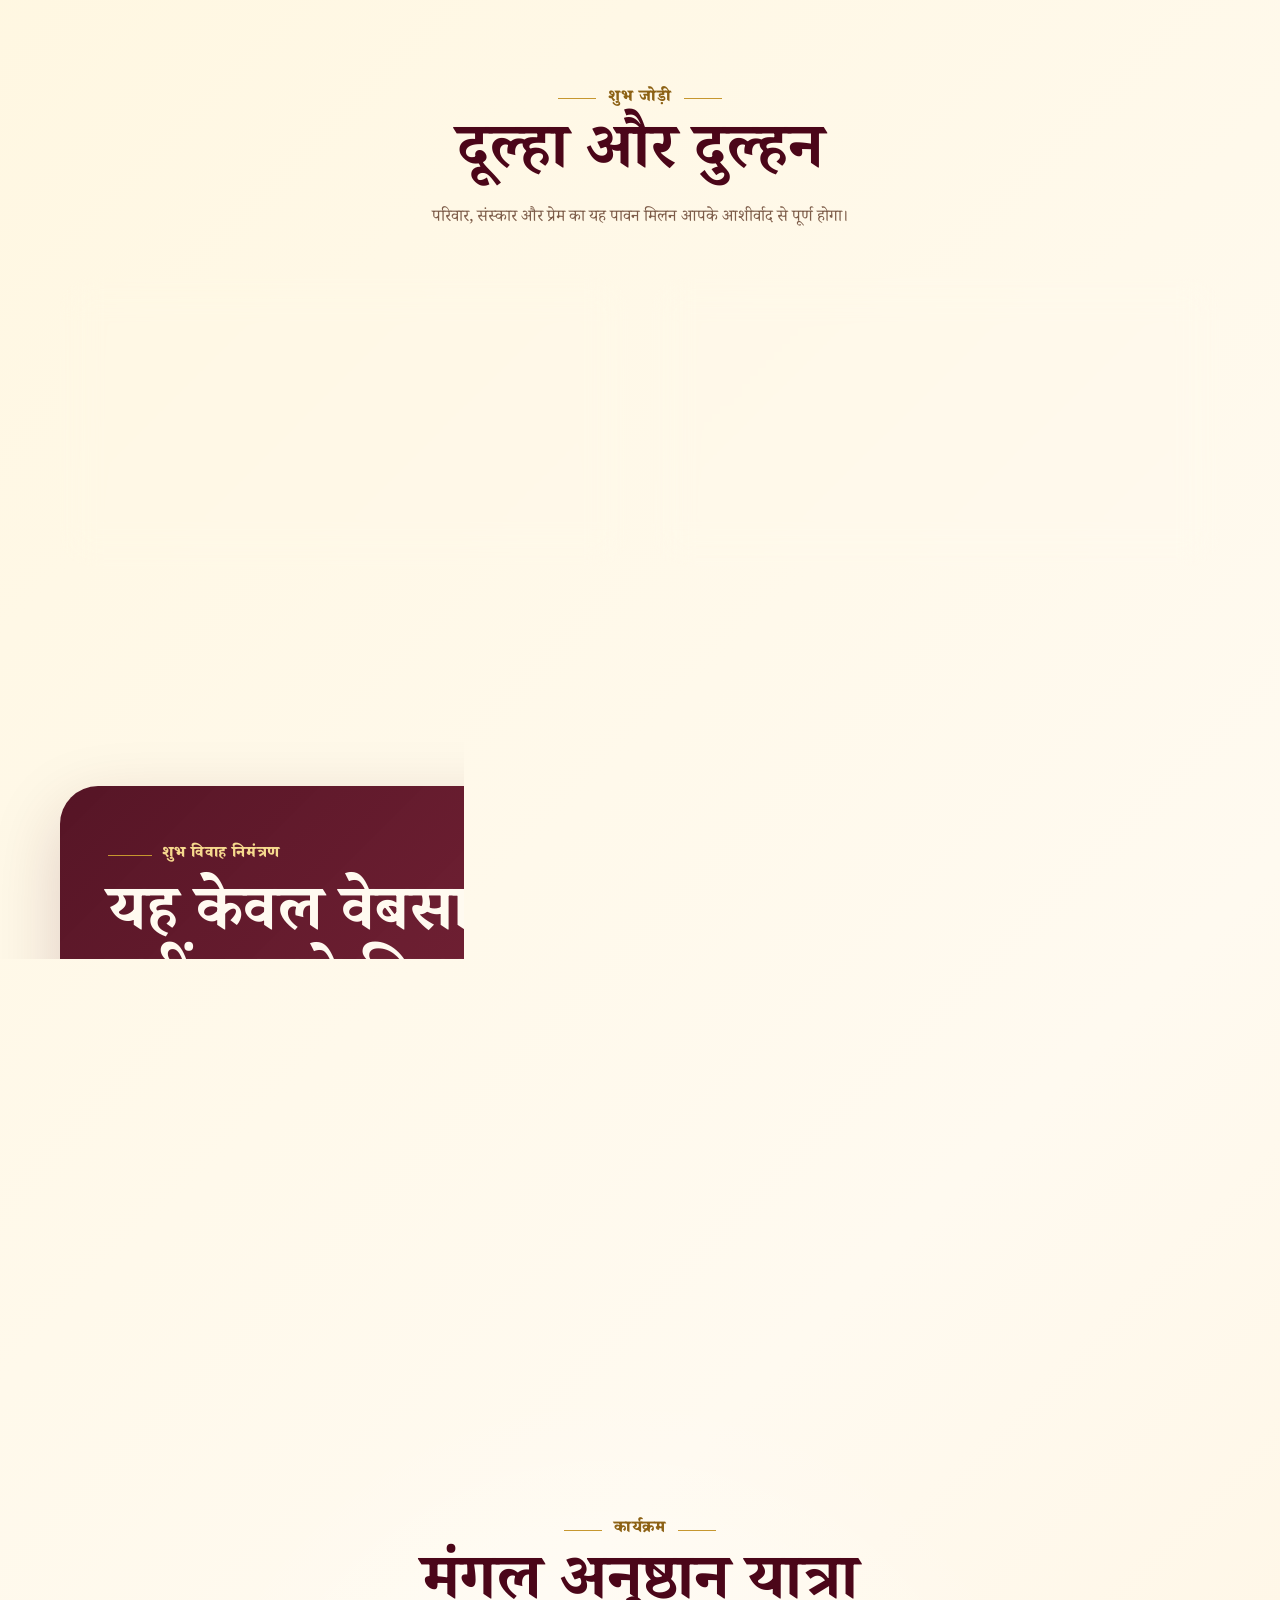
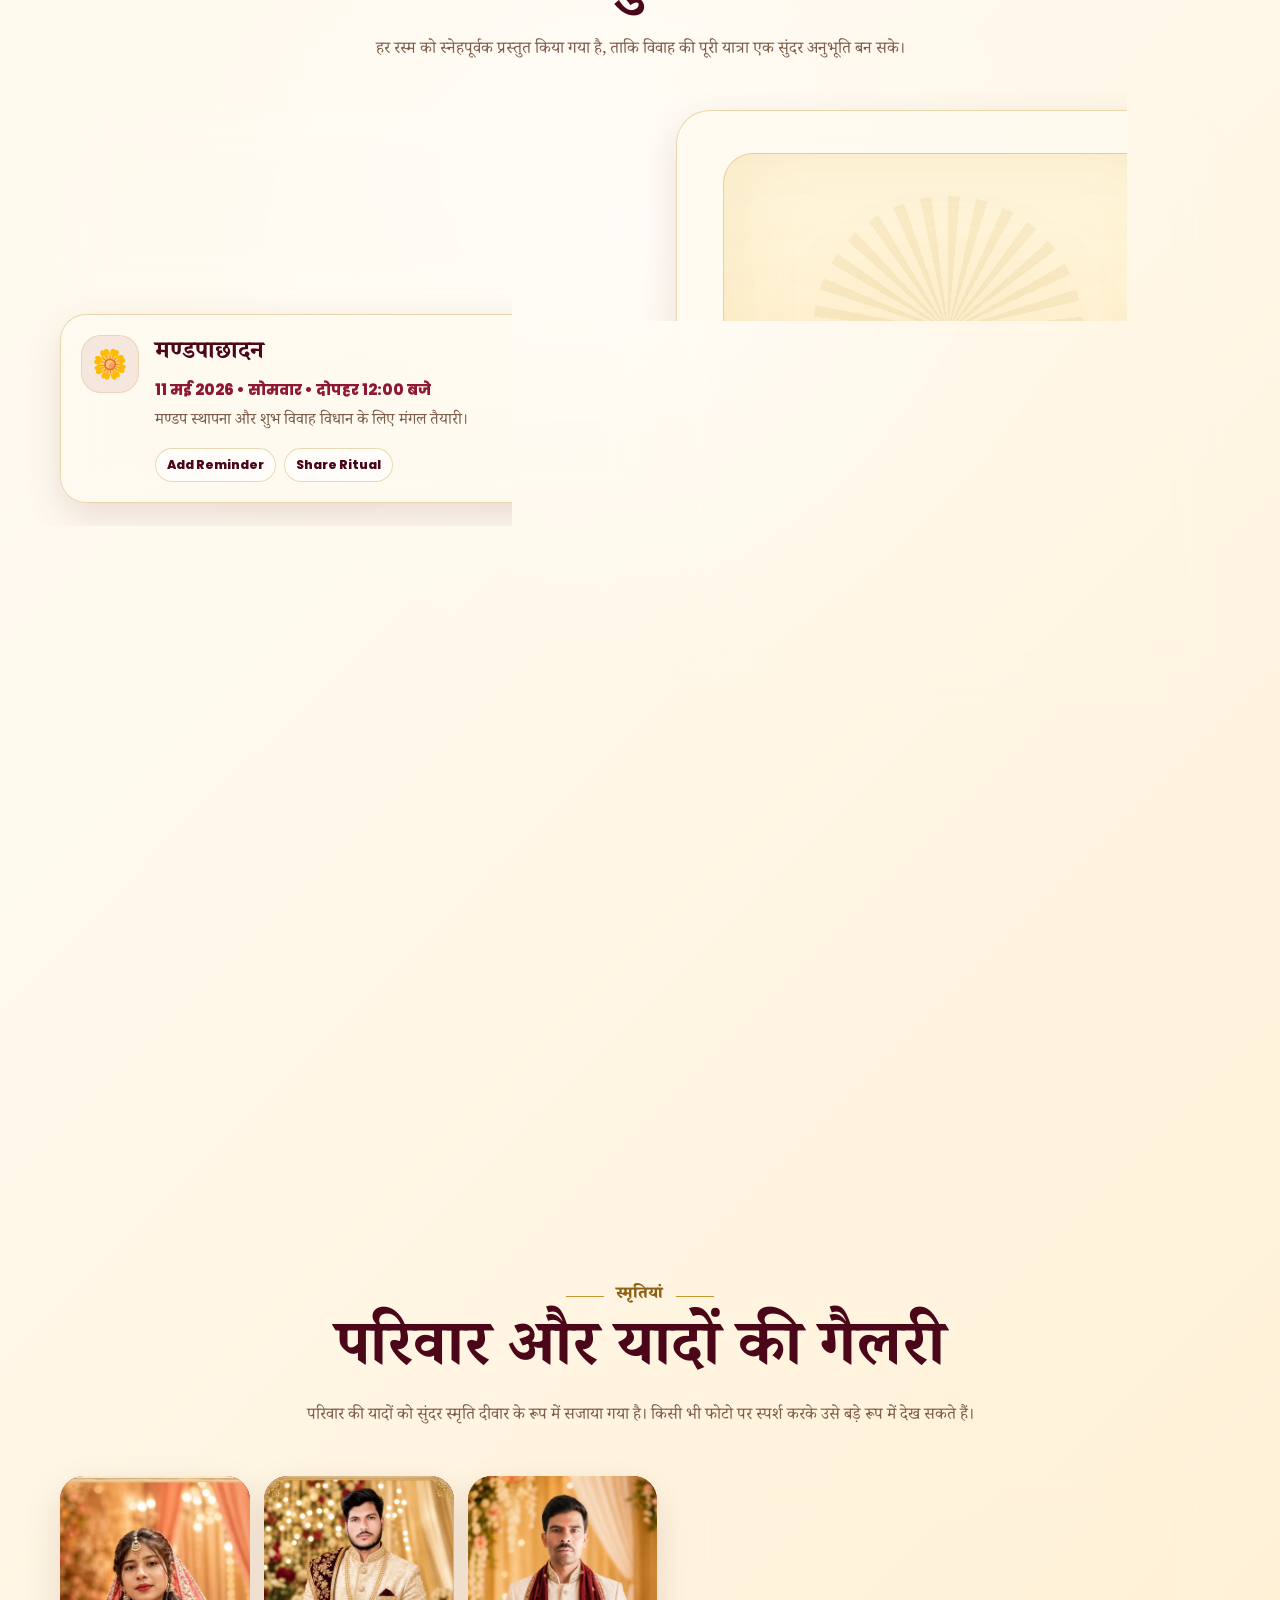
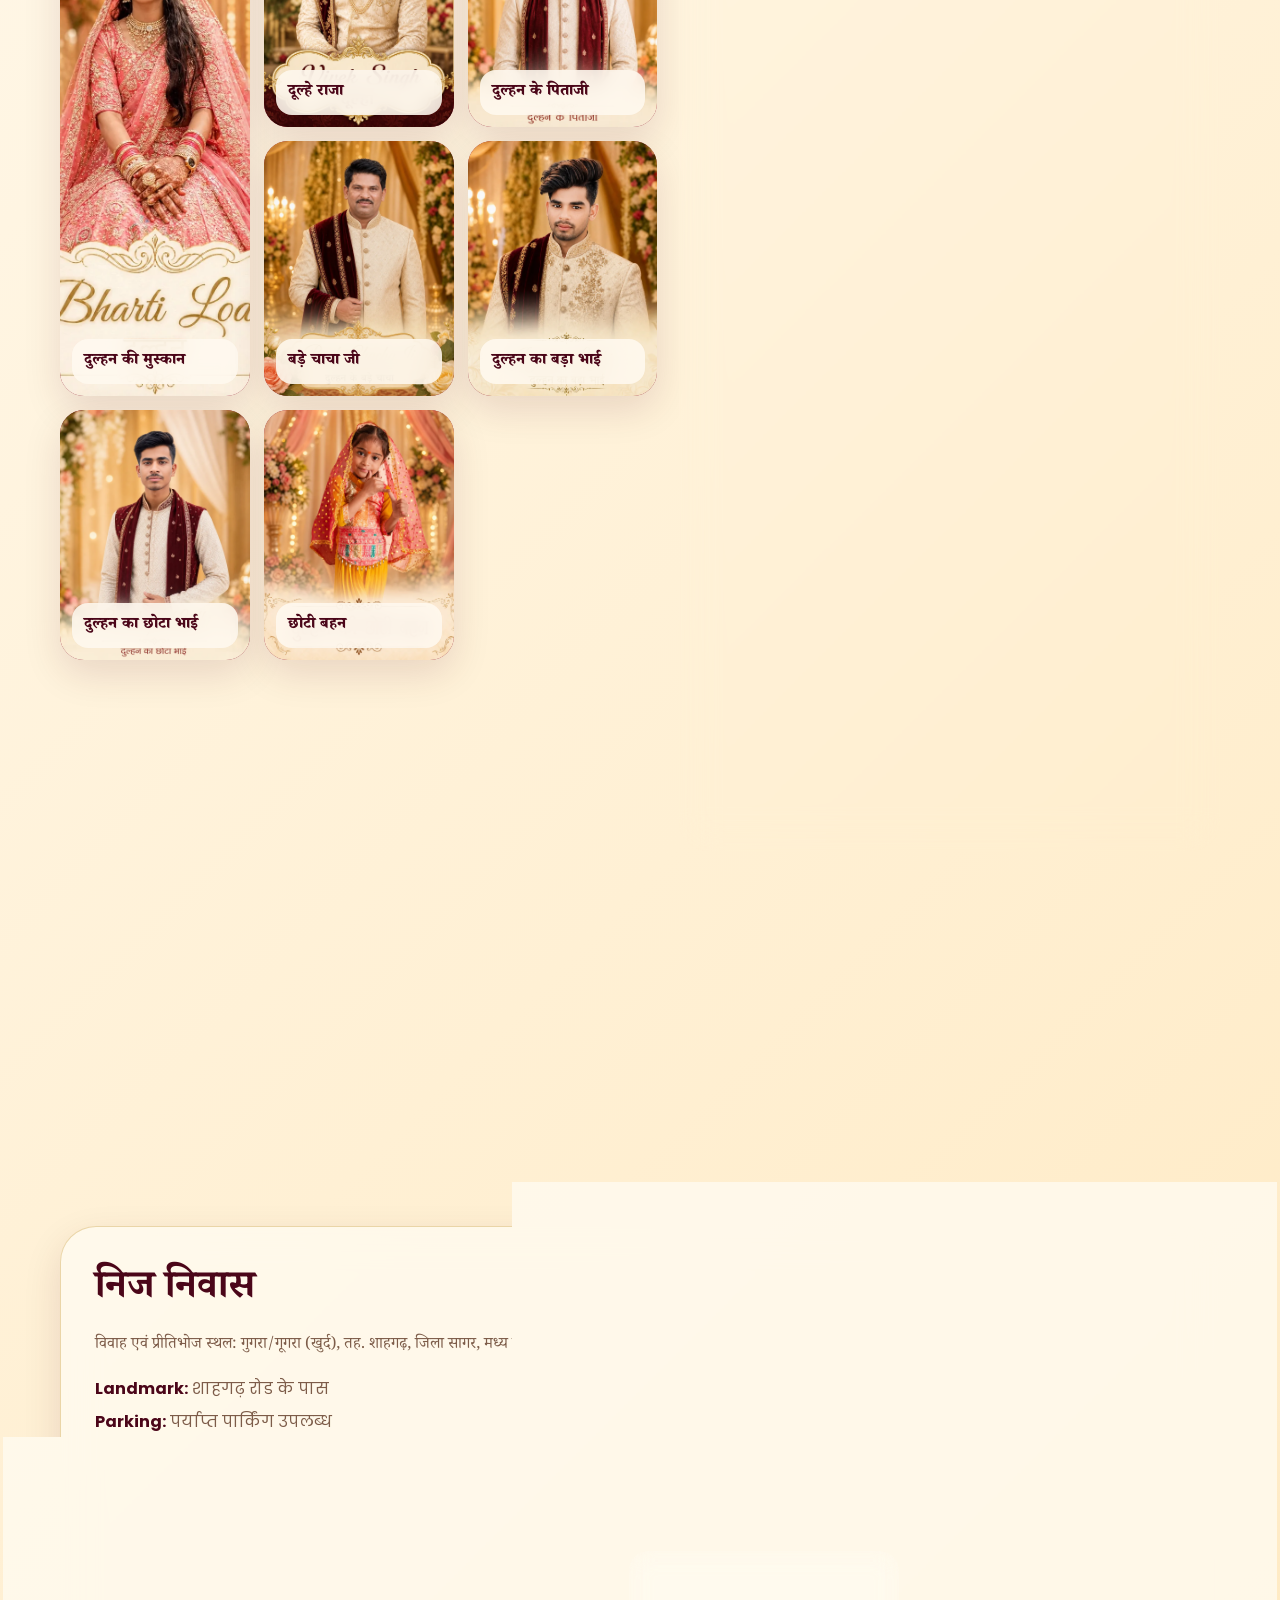
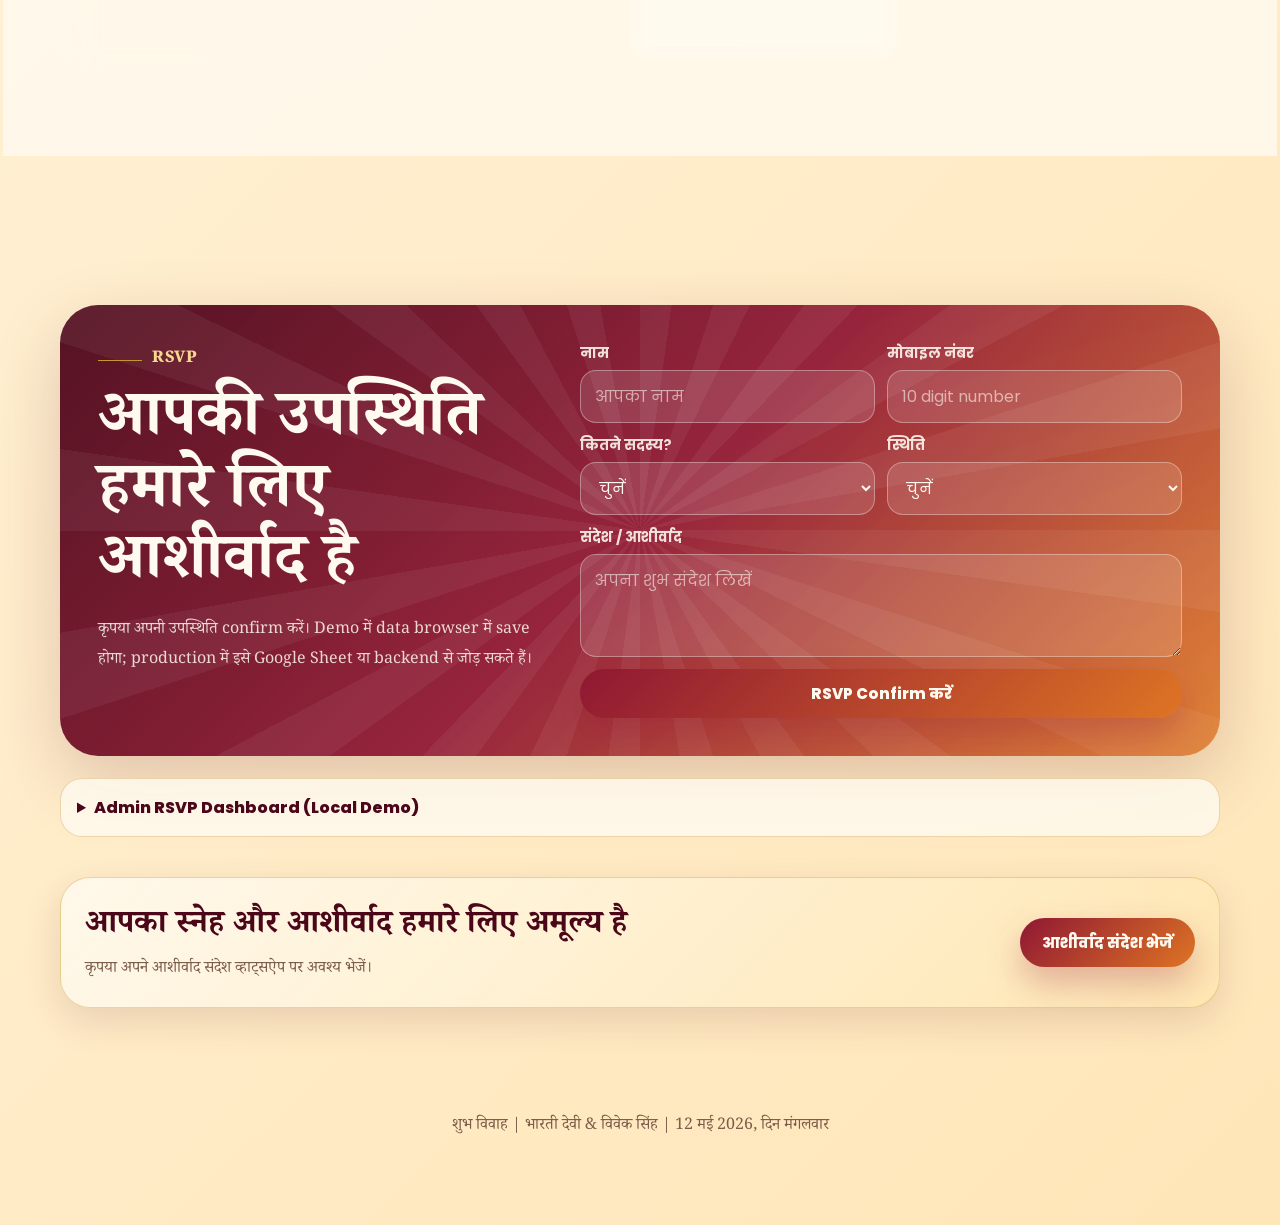
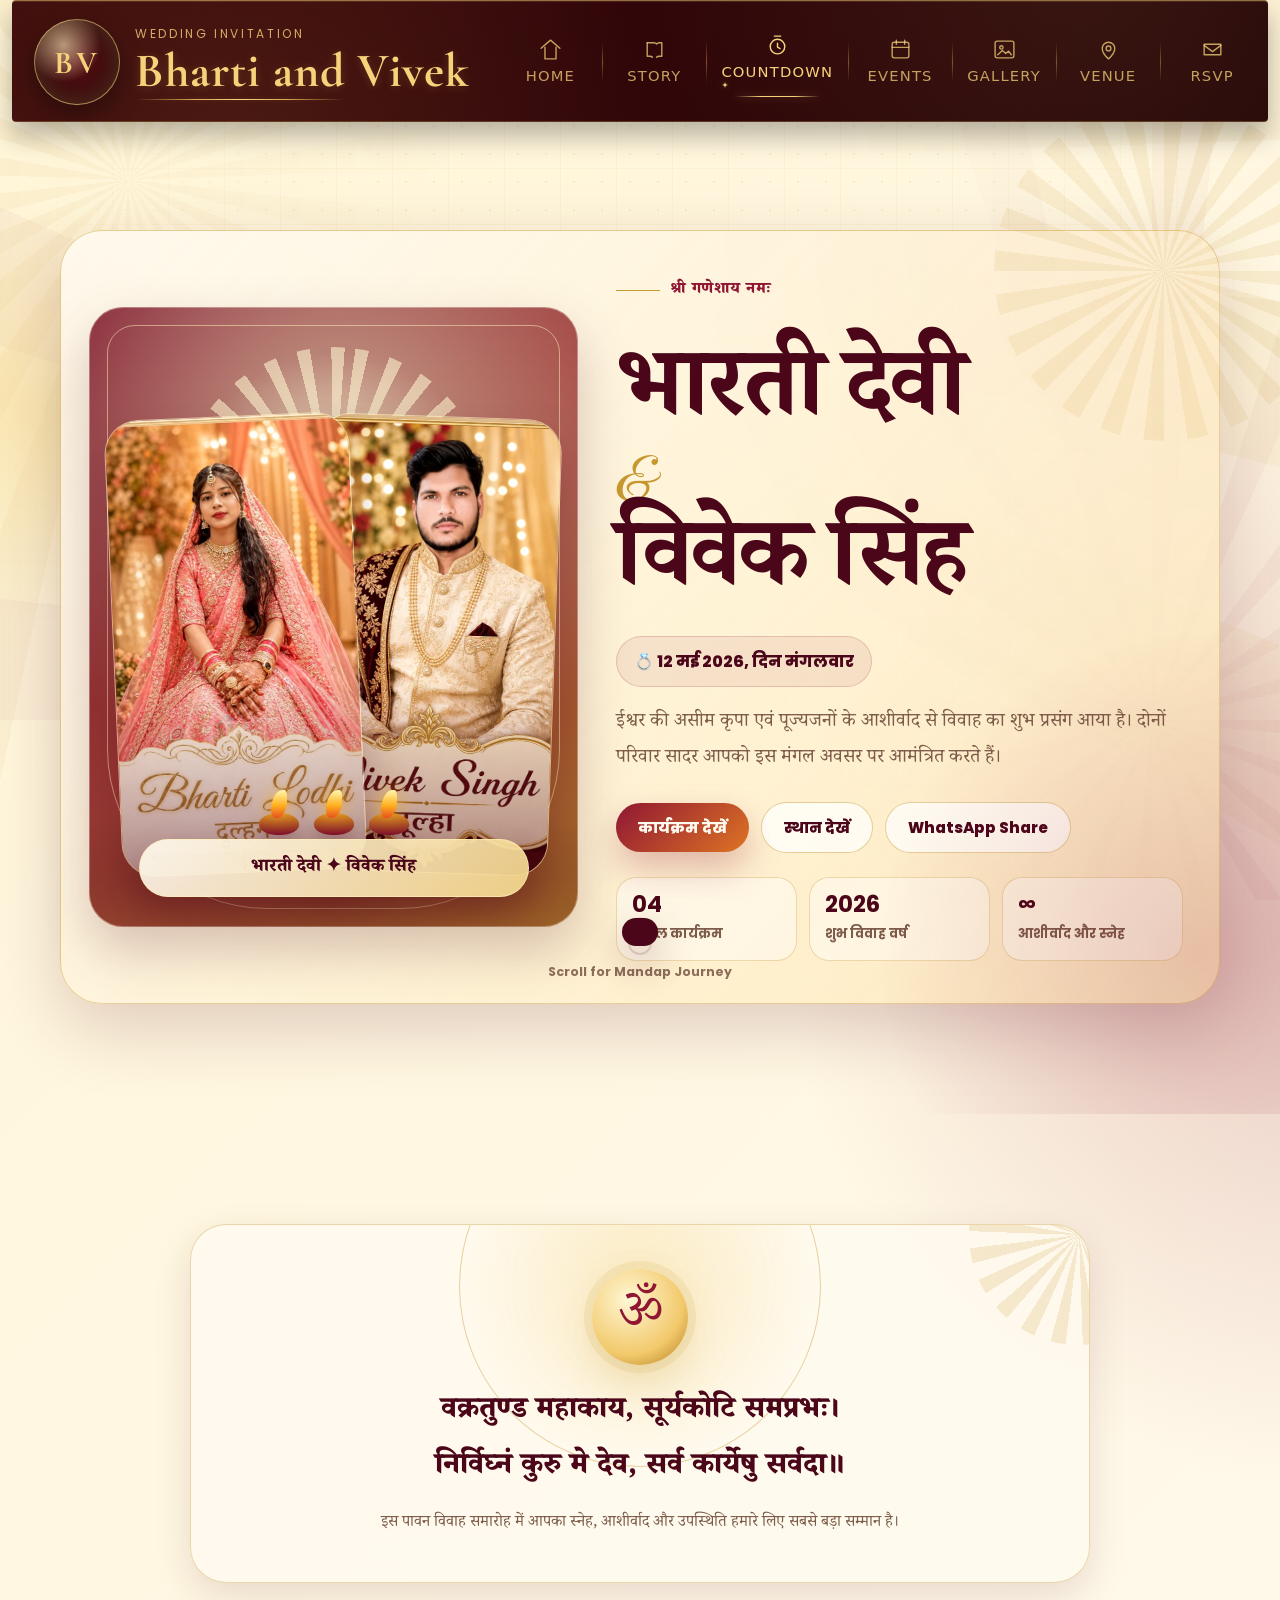
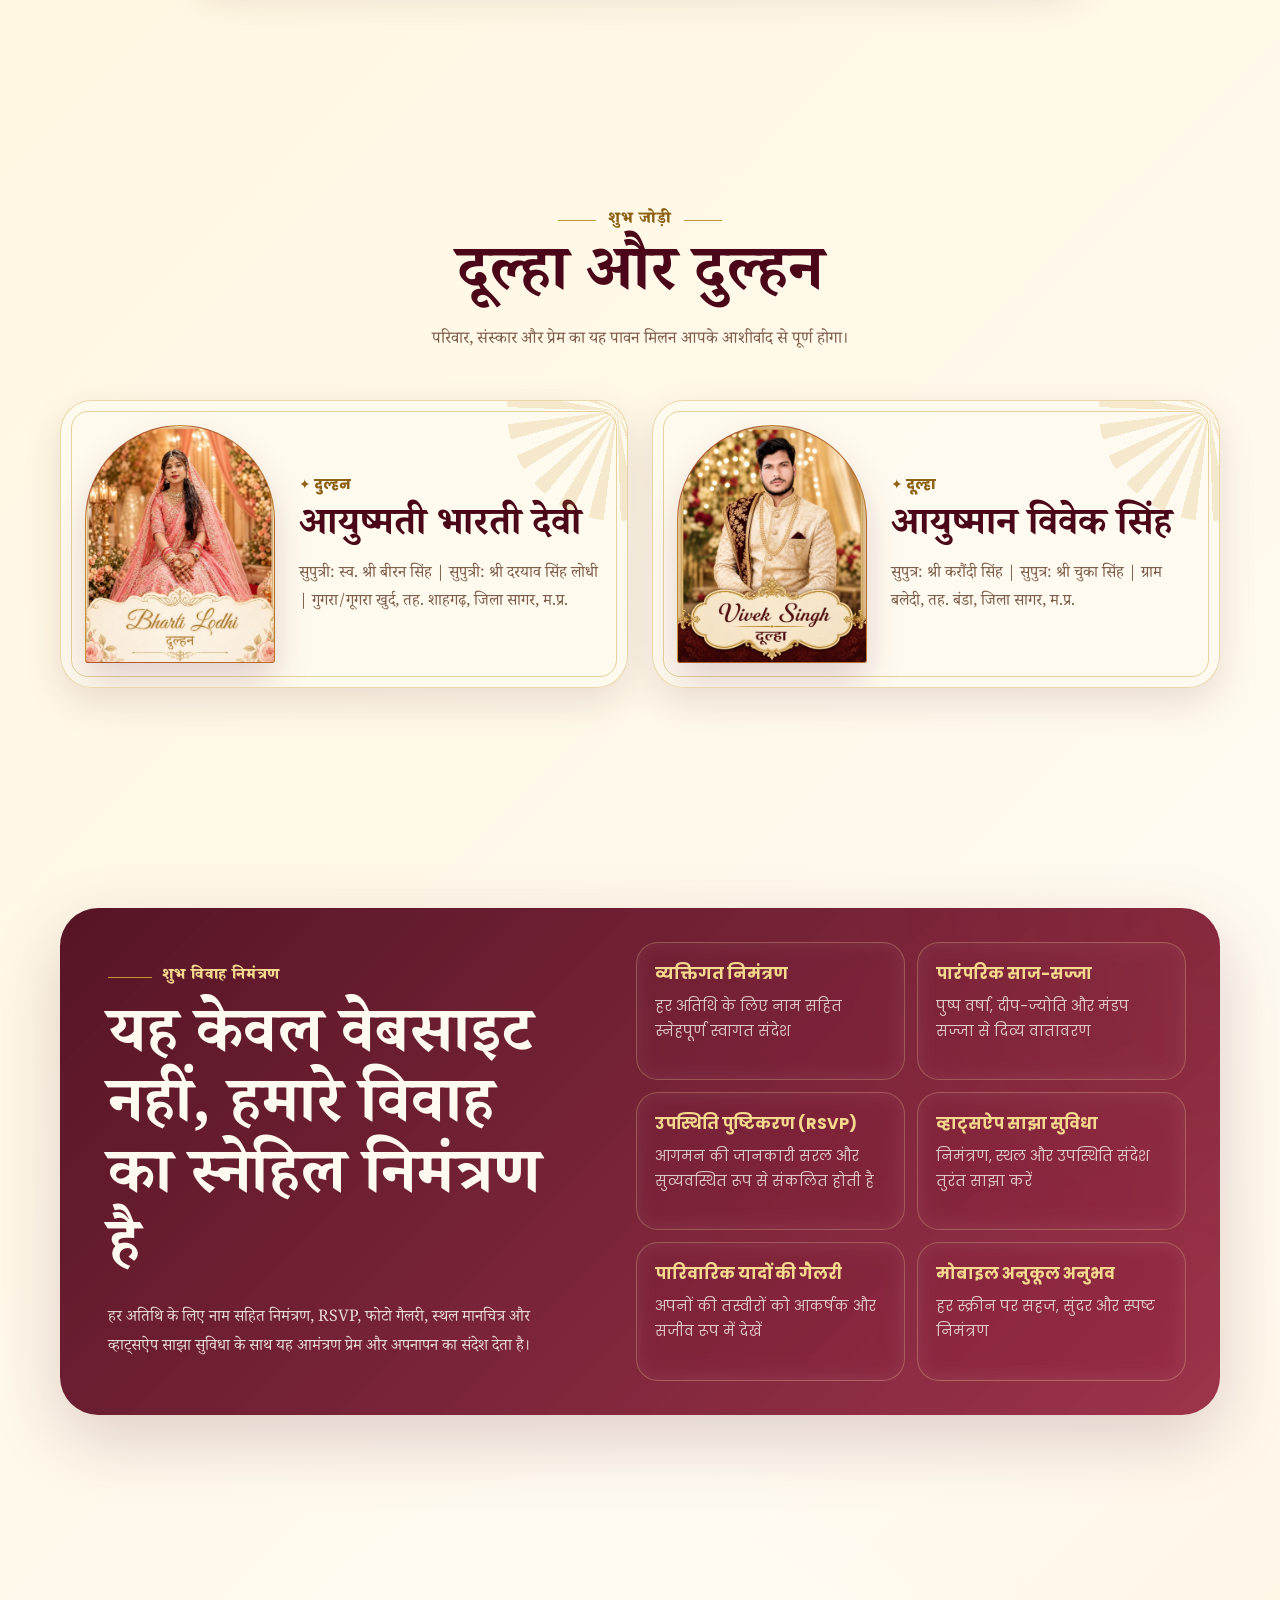
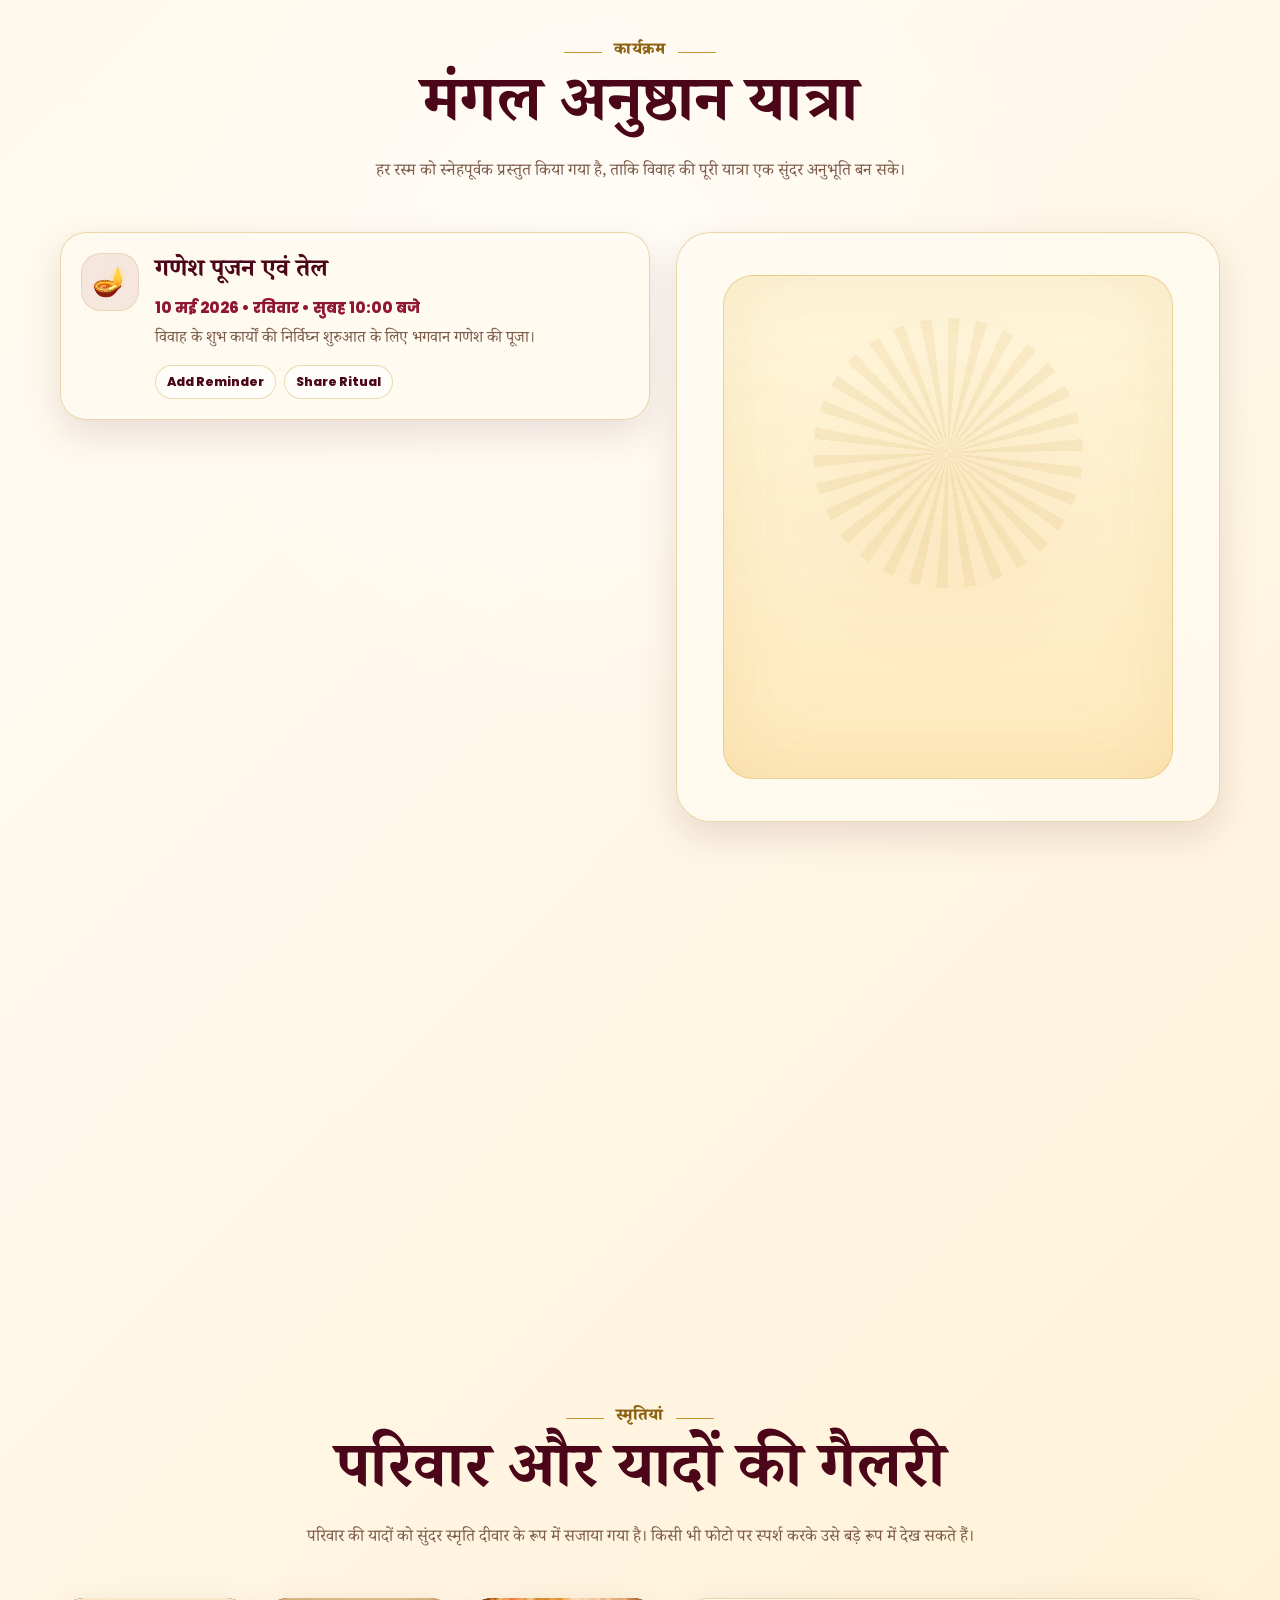
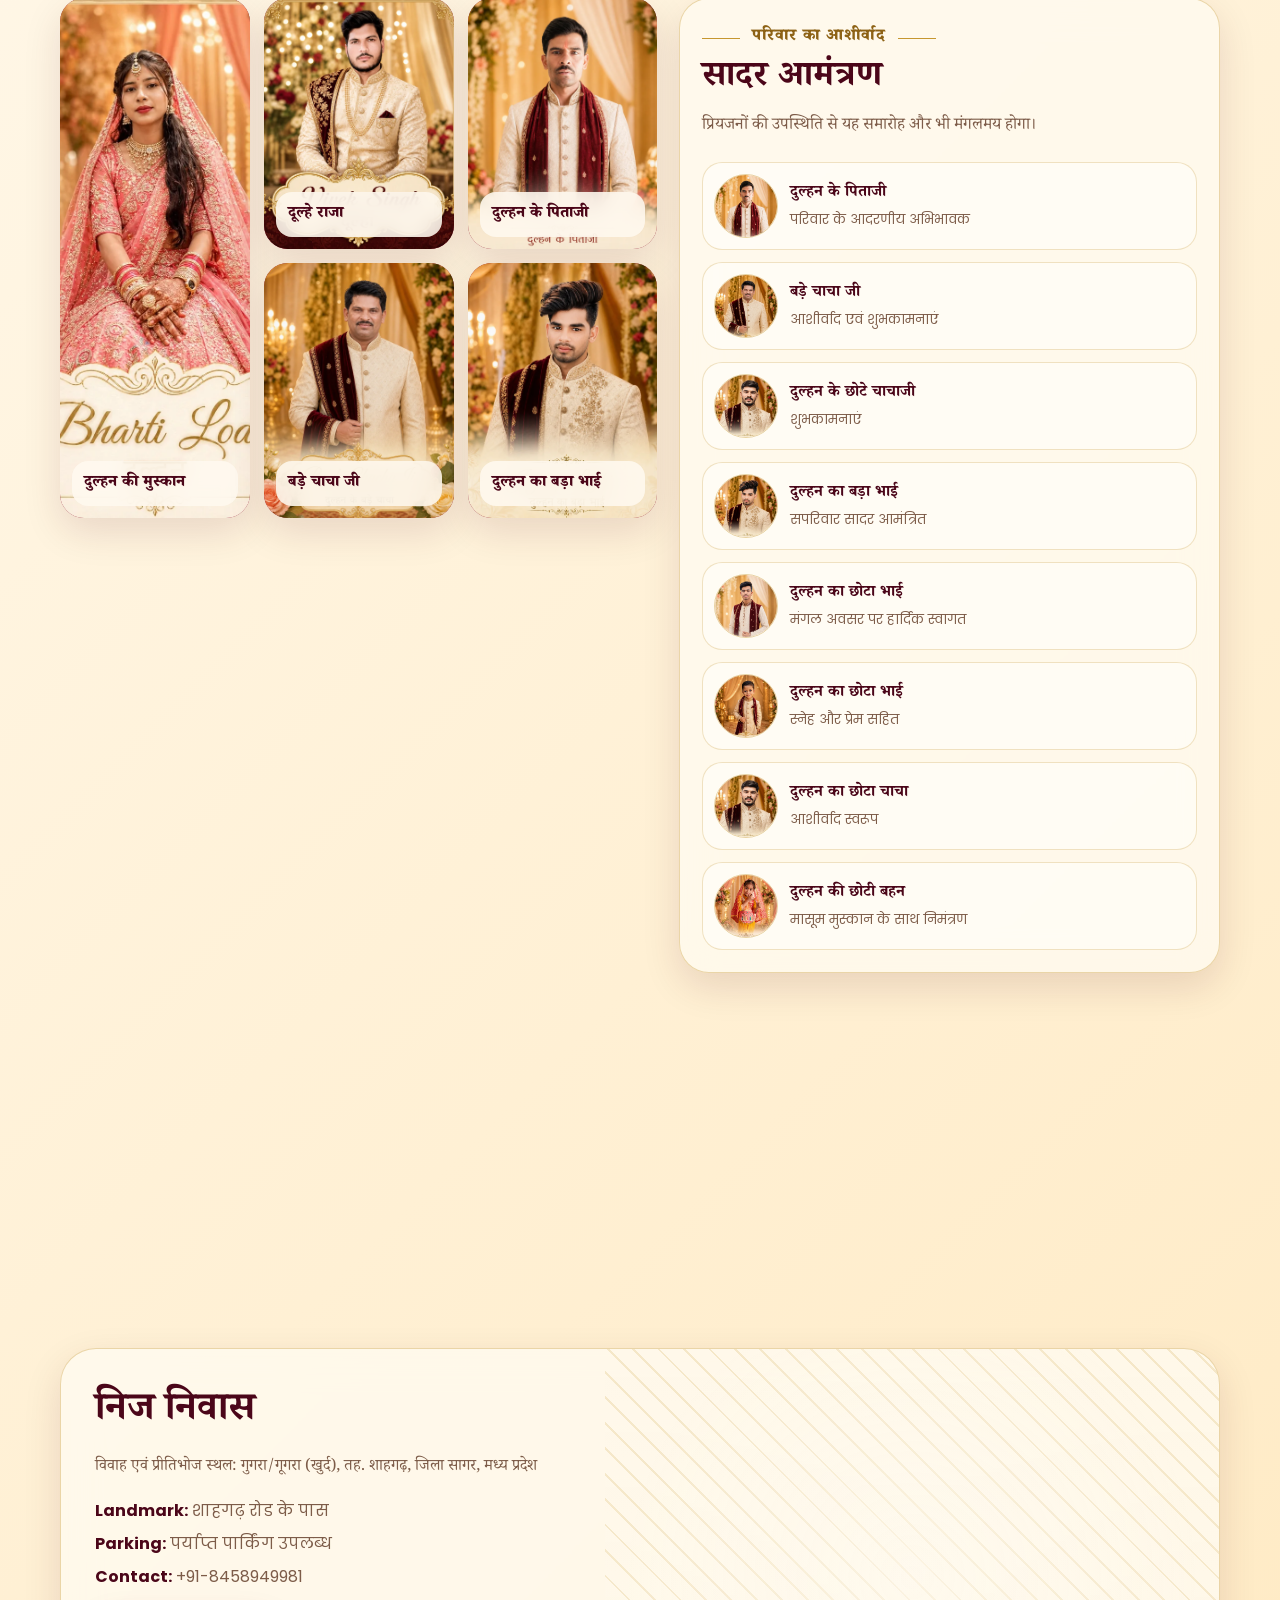
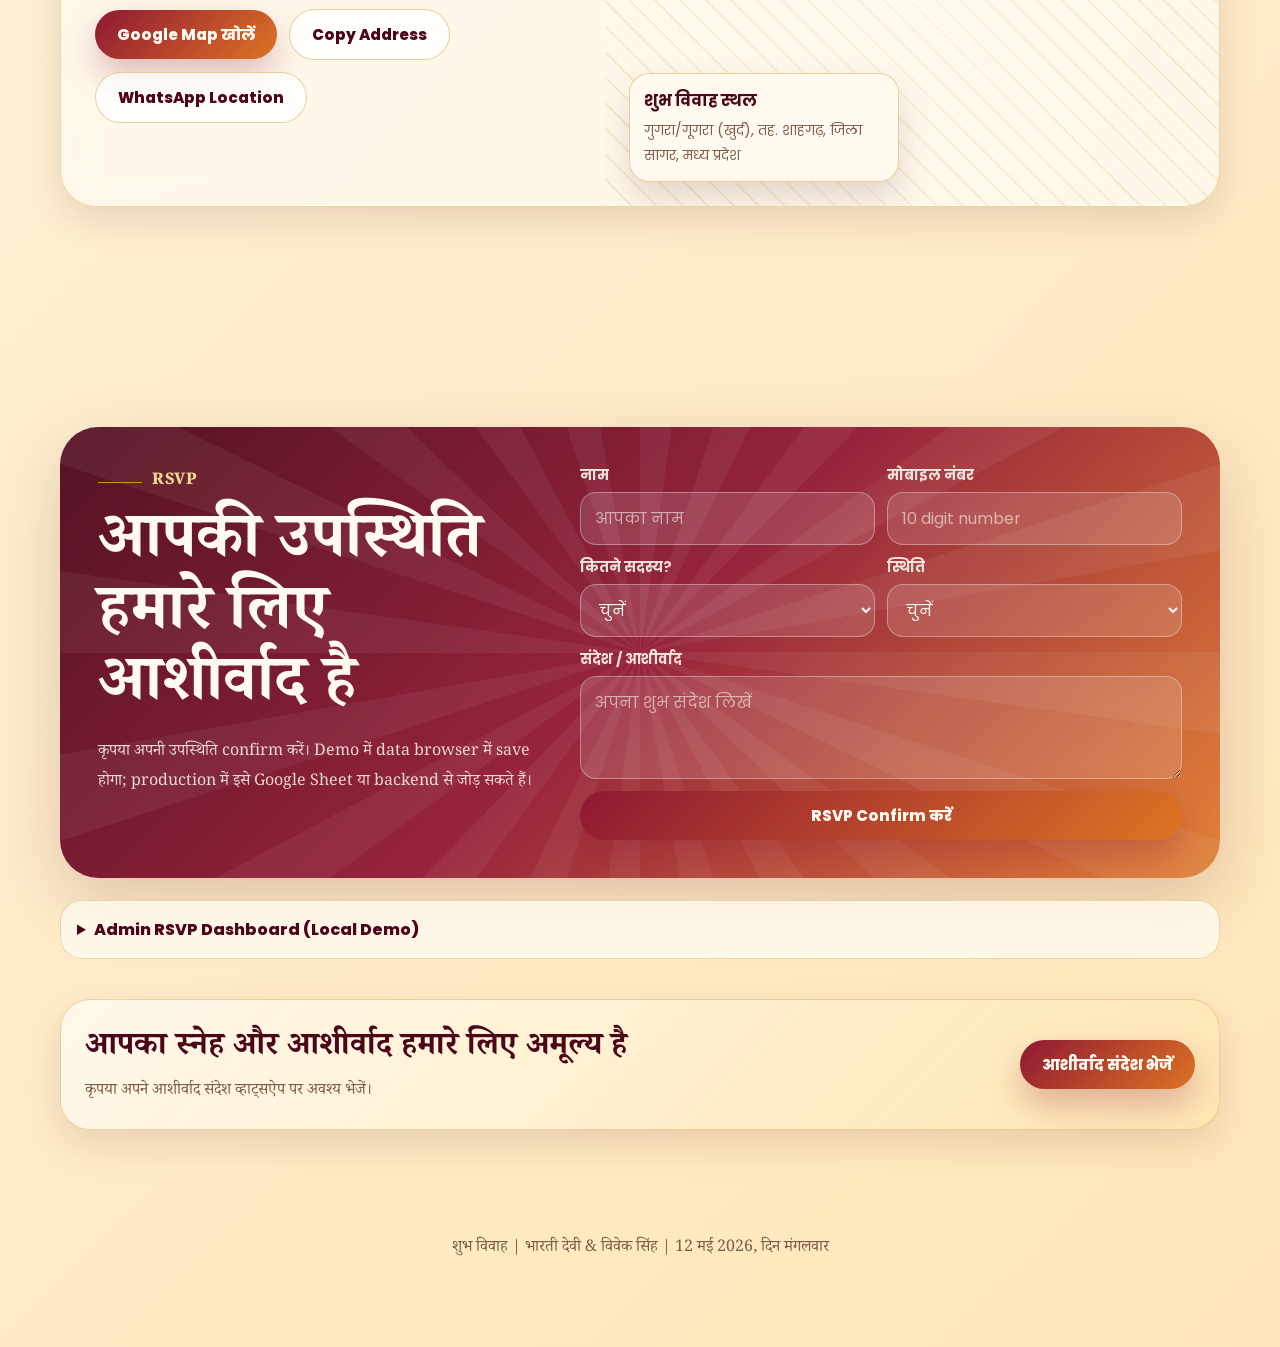
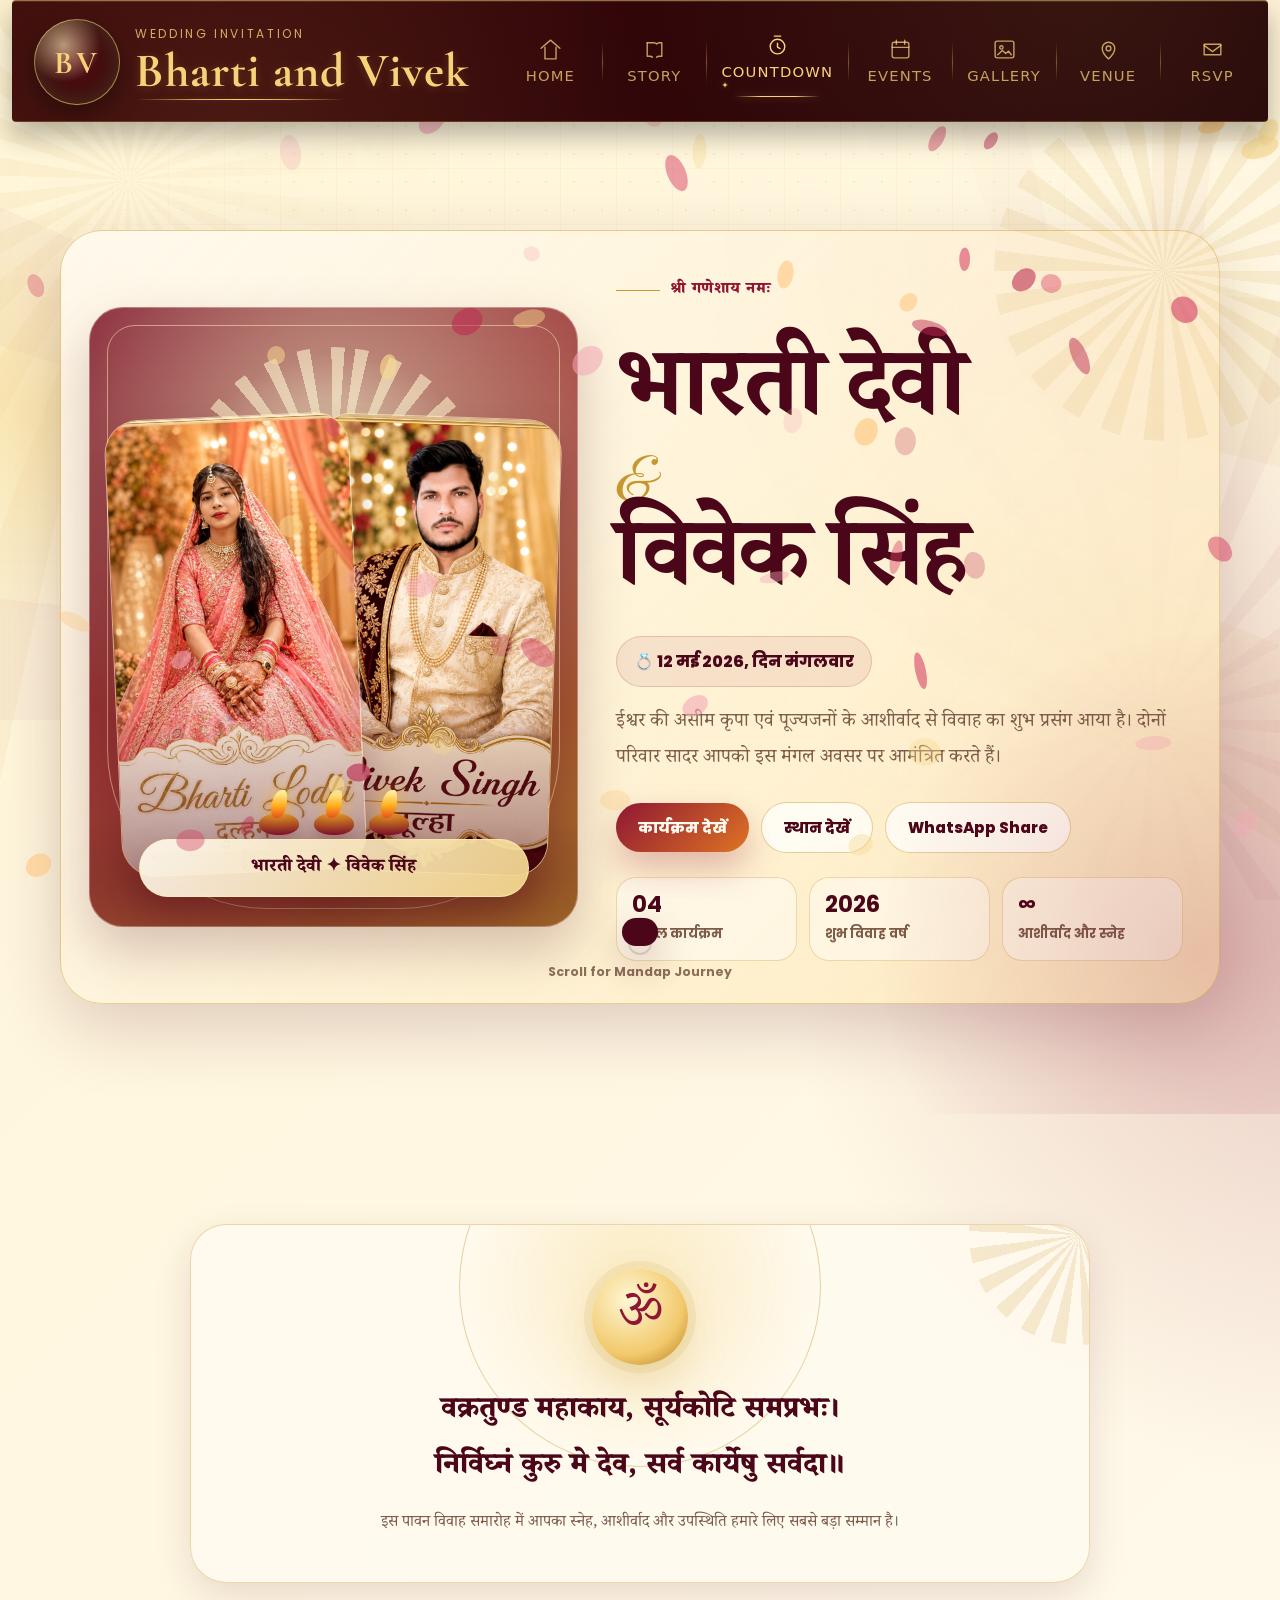
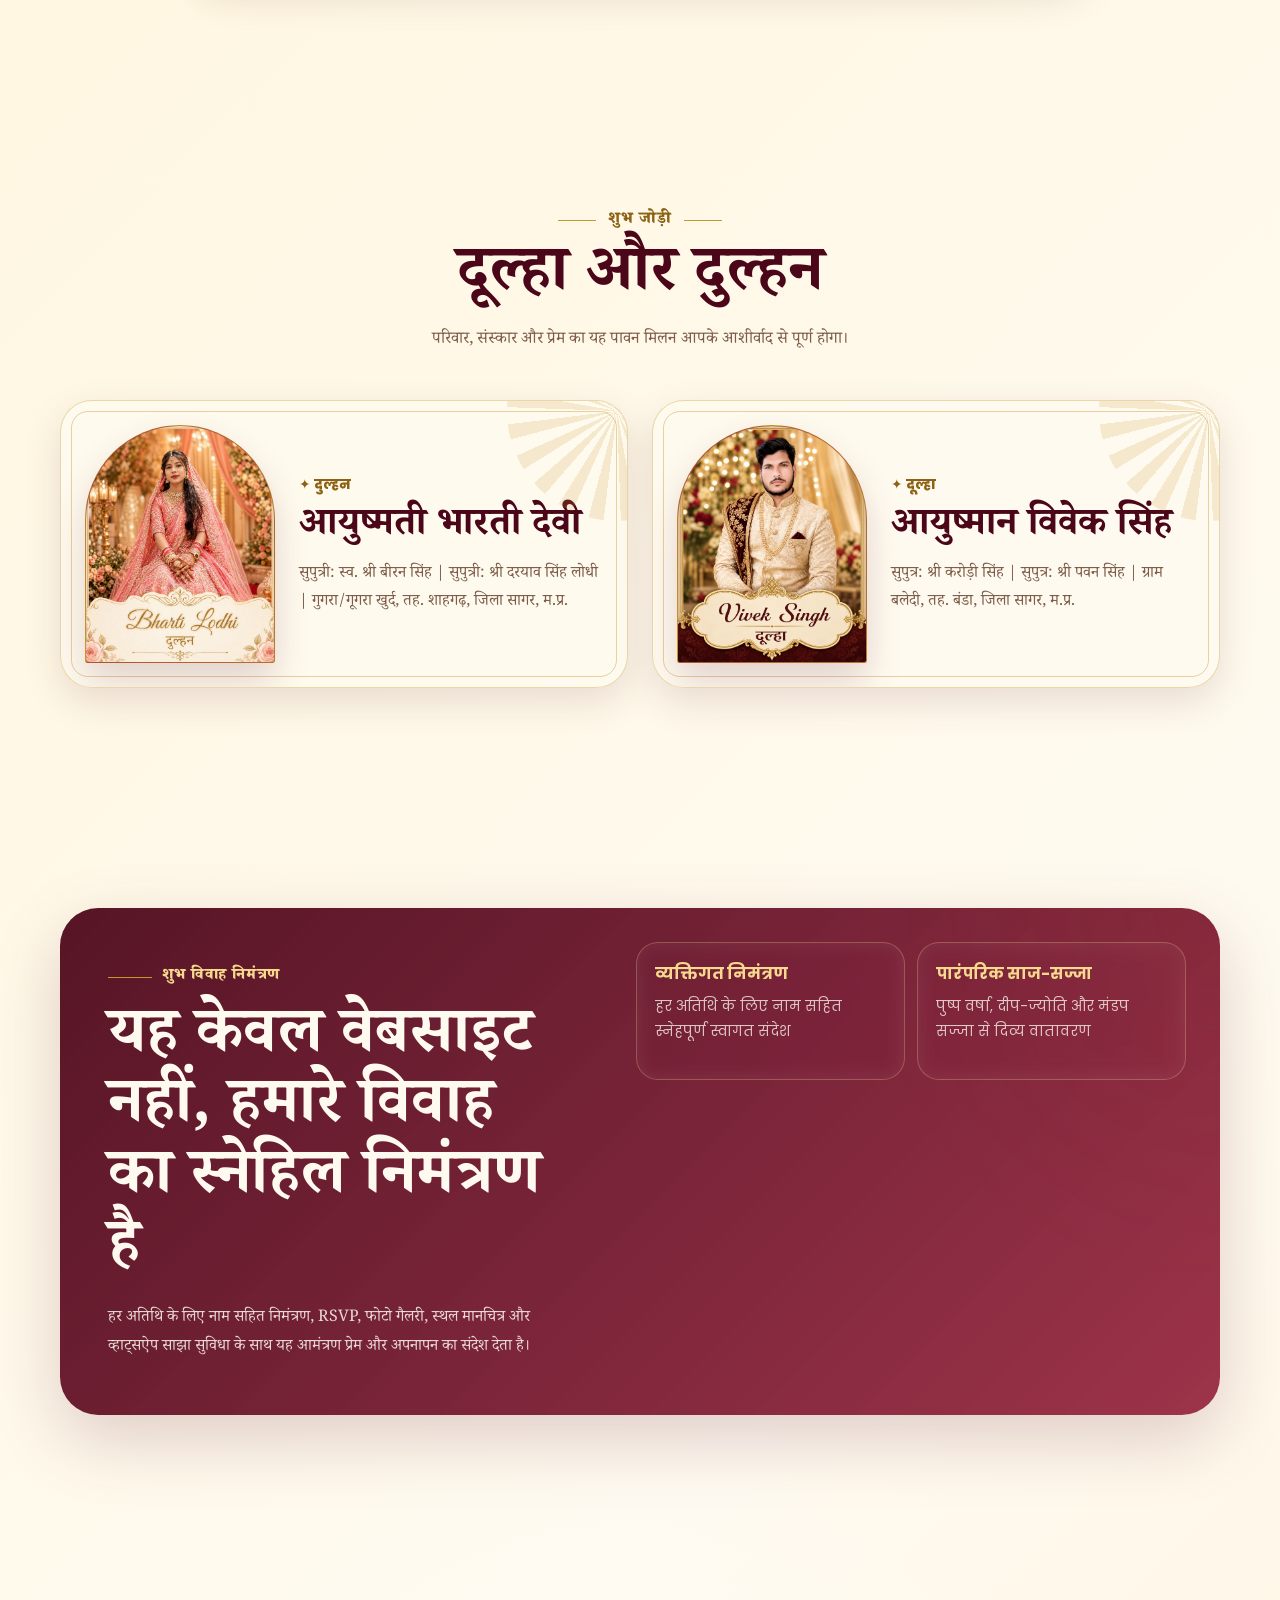
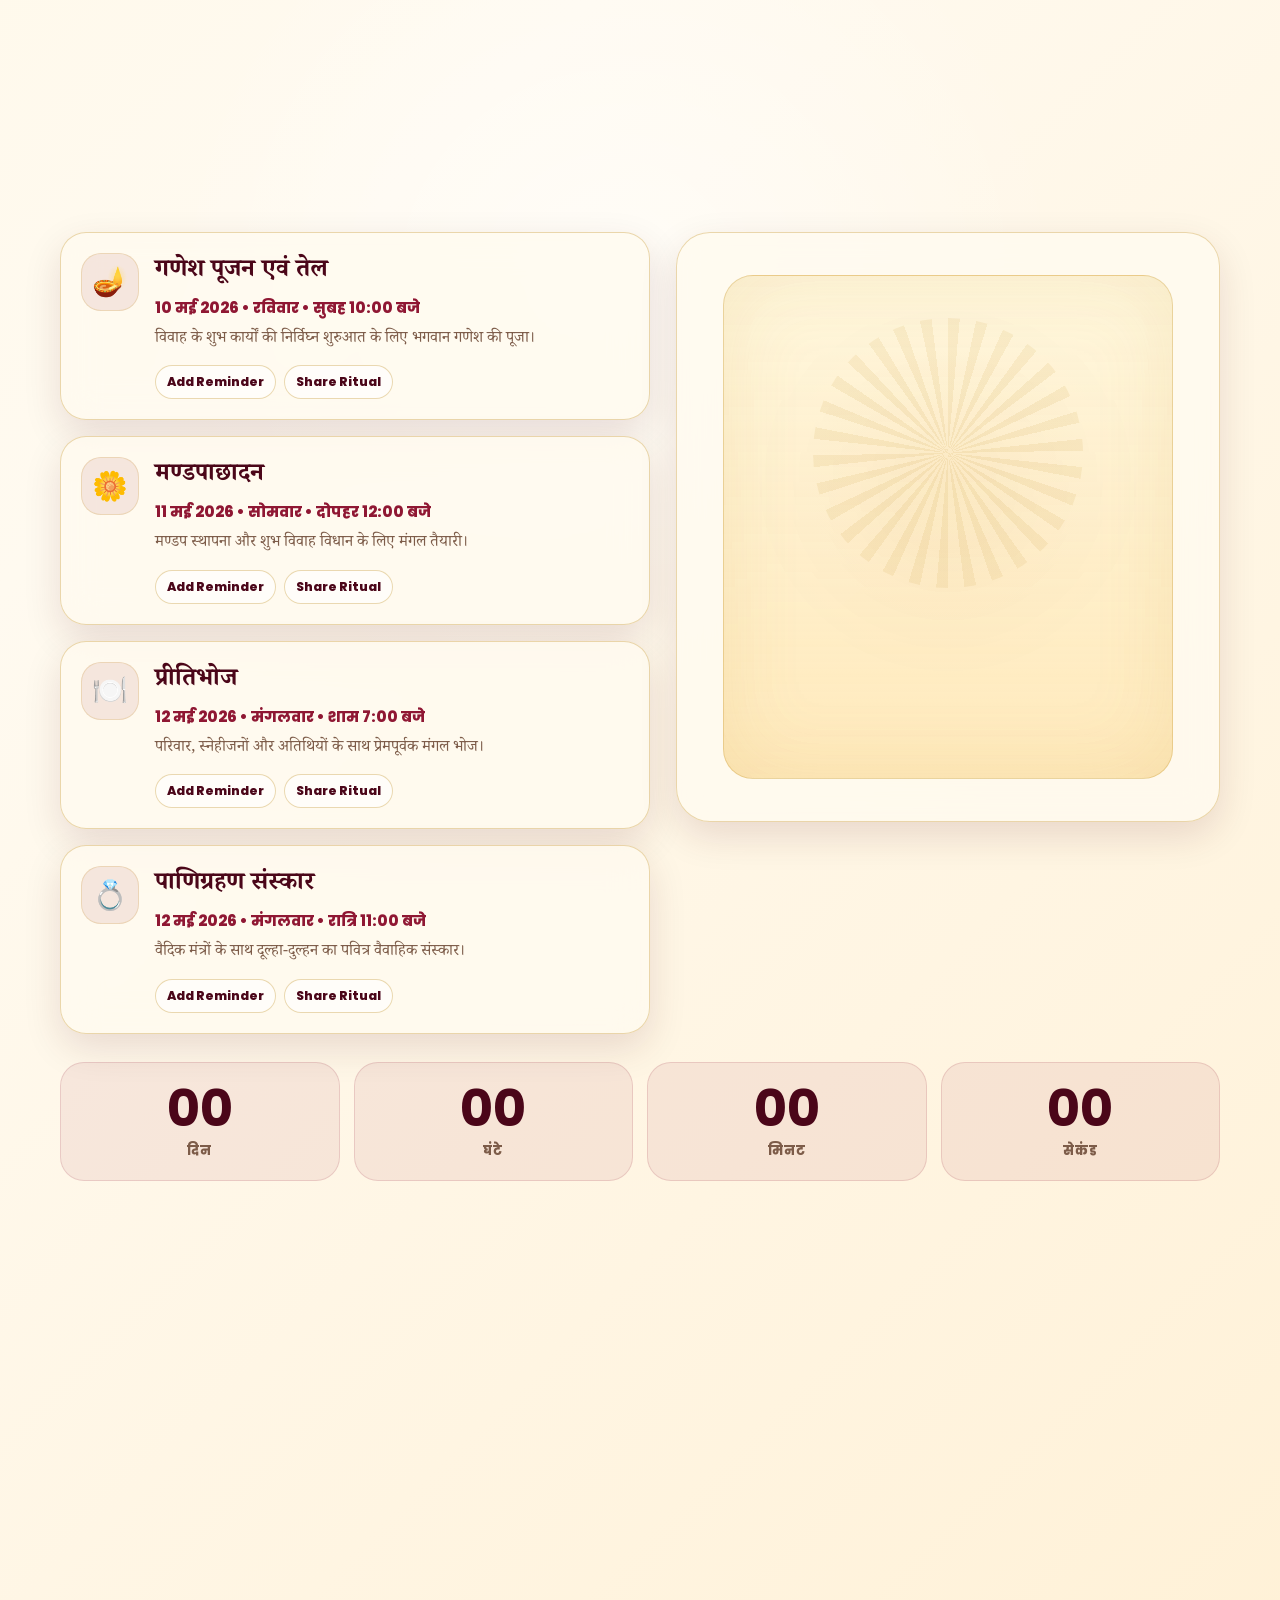
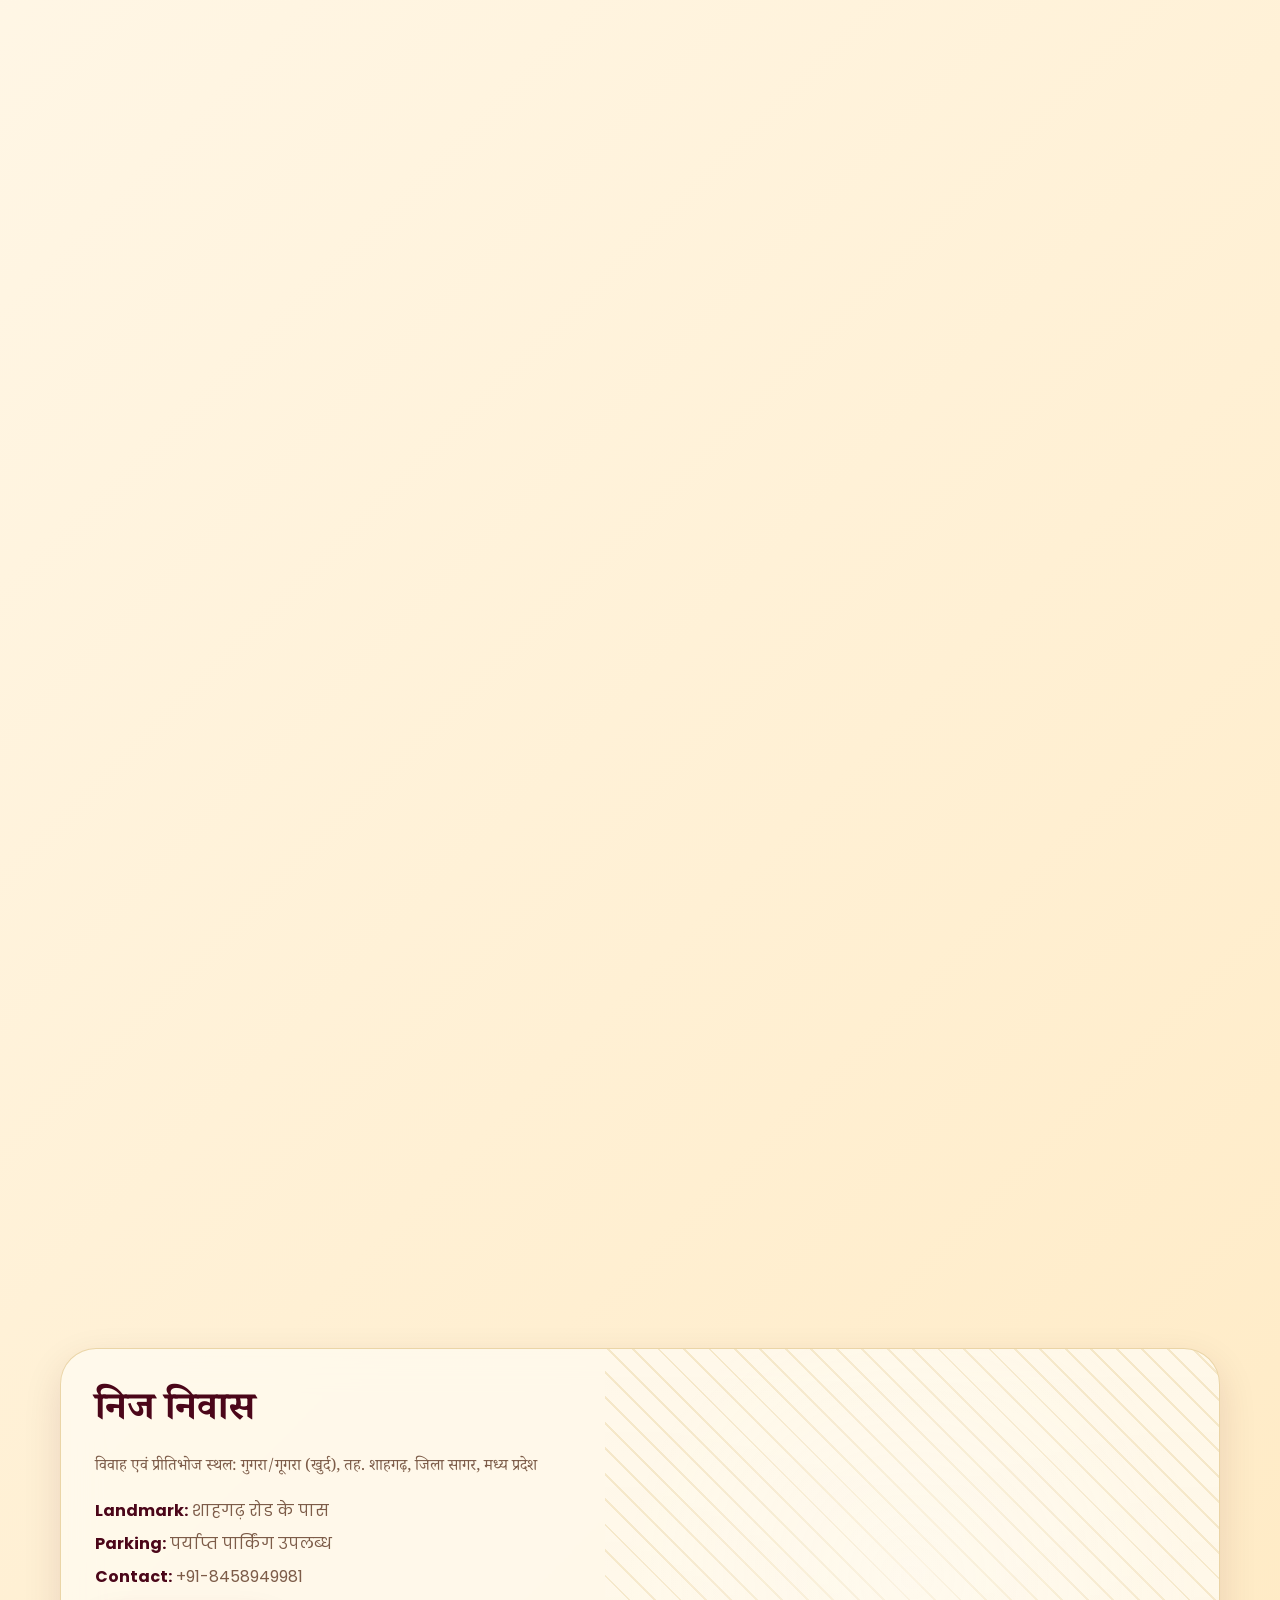
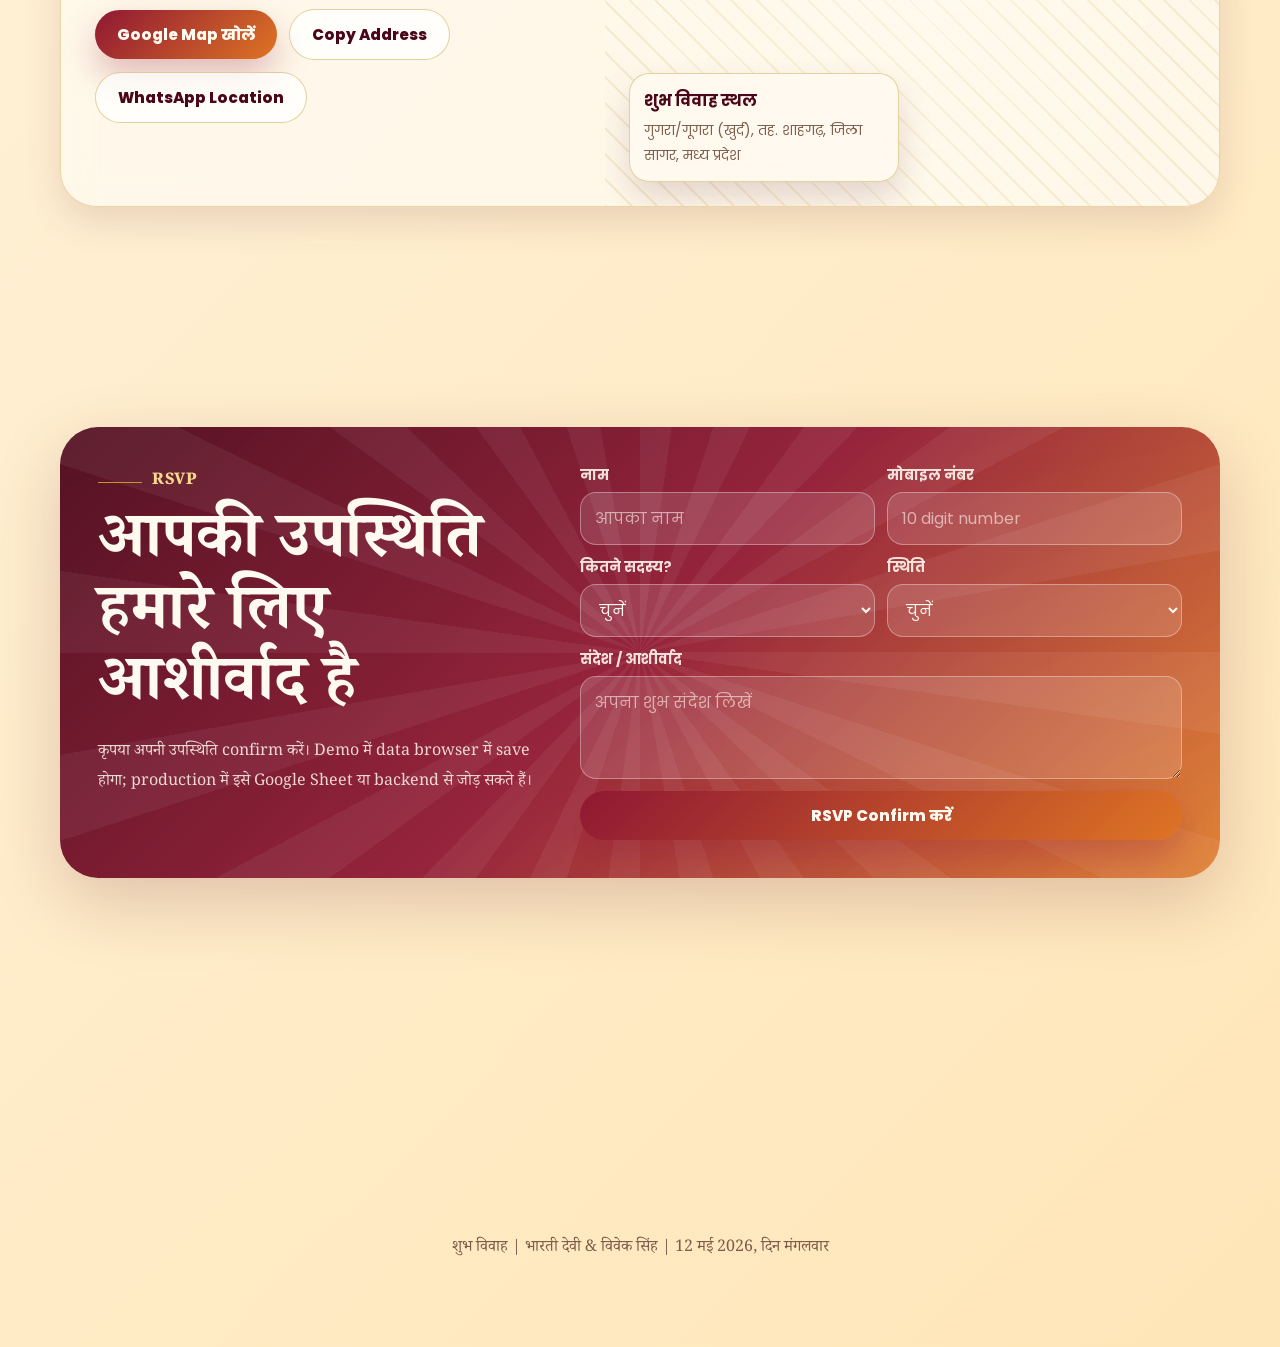
